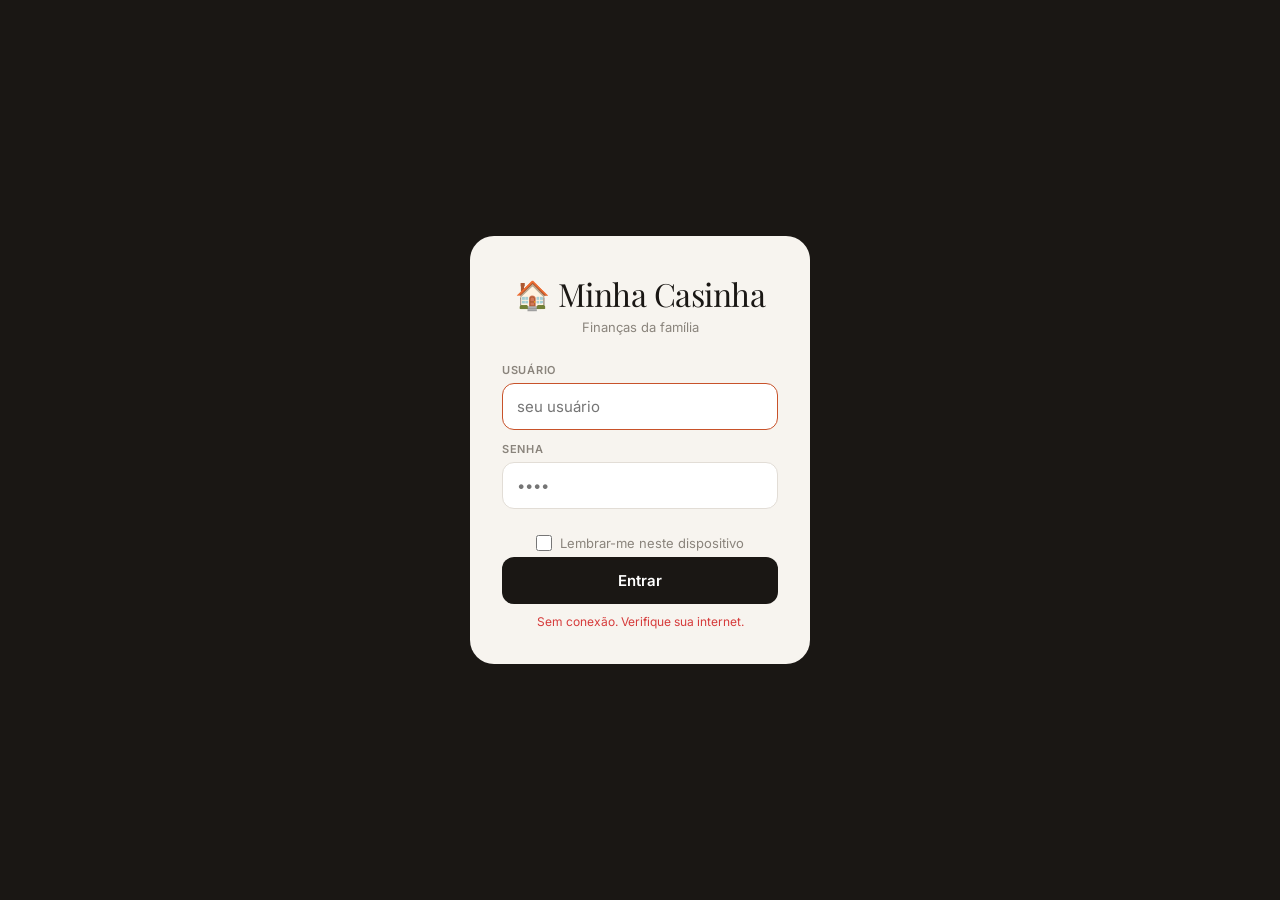
==== index.html @ 274418e7 "Add files via upload" ====
<!DOCTYPE html>
<html lang="pt-BR">
<head>
<meta charset="UTF-8">
<meta name="viewport" content="width=device-width, initial-scale=1.0, maximum-scale=1.0">
<title>Minha Casinha 🏠</title>
<link rel="preconnect" href="https://fonts.googleapis.com">
<link href="https://fonts.googleapis.com/css2?family=Playfair+Display:ital,wght@0,400;0,600;1,400&family=Inter:wght@300;400;500;600&display=swap" rel="stylesheet">
<style>
  :root {
    --bg: #F7F4EF;
    --surface: #FFFFFF;
    --surface2: #F0EDE7;
    --border: #E2DDD6;
    --text: #1A1714;
    --muted: #8A847C;
    --accent: #C8522A;
    --accent-light: #F5E8E2;
    --green: #2A7A4B;
    --green-light: #E2F0E9;
    --orange: #E07B39;
    --orange-light: #FDF0E6;
    --red: #D63B3B;
    --red-light: #FDE8E8;
    --blue: #3B6FD6;
    --blue-light: #E8EFFE;
  }
  * { margin: 0; padding: 0; box-sizing: border-box; -webkit-tap-highlight-color: transparent; }
  body { font-family: 'Inter', sans-serif; background: var(--bg); color: var(--text); min-height: 100vh; font-size: 15px; }

  /* ── LOGIN ── */
  .login-screen { position: fixed; inset: 0; background: var(--text); display: flex; align-items: center; justify-content: center; z-index: 999; transition: opacity 0.4s; flex-direction: column; gap: 0; }
  .login-screen.gone { opacity: 0; pointer-events: none; }
  .login-box { background: var(--bg); border-radius: 24px; padding: 36px 32px 32px; width: 90%; max-width: 340px; display: flex; flex-direction: column; align-items: center; }
  .login-logo { font-family: 'Playfair Display', serif; font-size: 32px; letter-spacing: -0.5px; margin-bottom: 4px; display: flex; align-items: center; gap: 8px; }
  .login-logo .house-icon { font-size: 28px; }
  .login-sub { font-size: 13px; color: var(--muted); margin-bottom: 28px; }
  .login-field { width: 100%; margin-bottom: 12px; }
  .login-field label { font-size: 11px; font-weight: 600; text-transform: uppercase; letter-spacing: 0.7px; color: var(--muted); display: block; margin-bottom: 6px; }
  .login-field input { width: 100%; padding: 13px 14px; border: 1.5px solid var(--border); border-radius: 12px; font-size: 15px; font-family: 'Inter', sans-serif; background: white; color: var(--text); outline: none; transition: border-color 0.15s; }
  .login-field input:focus { border-color: var(--accent); }
  .btn-login { width: 100%; padding: 14px; background: var(--text); color: white; border: none; border-radius: 12px; font-size: 15px; font-weight: 600; font-family: 'Inter', sans-serif; cursor: pointer; margin-top: 6px; transition: background 0.2s; }
  .btn-login:hover { background: #2e2a26; }
  .login-err { font-size: 12px; color: var(--red); text-align: center; margin-top: 10px; min-height: 18px; }
  .remember-row { display: flex; align-items: center; gap: 8px; margin-top: 14px; font-size: 13px; color: var(--muted); cursor: pointer; }
  .remember-row input { width: 16px; height: 16px; cursor: pointer; accent-color: var(--accent); }

  /* ── HEADER ── */
  header { background: var(--text); color: white; padding: 16px 20px; display: flex; align-items: center; justify-content: space-between; position: sticky; top: 0; z-index: 100; }
  .logo { font-family: 'Playfair Display', serif; font-size: 20px; letter-spacing: -0.5px; display: flex; align-items: center; gap: 7px; }
  .logo .house { font-size: 18px; }
  .logo-user { font-size: 11px; color: rgba(255,255,255,0.45); margin-top: 2px; font-family: 'Inter', sans-serif; font-weight: 400; letter-spacing: 0; }
  .header-right { display: flex; gap: 8px; align-items: center; }
  .btn-icon { background: rgba(255,255,255,0.1); border: none; color: white; width: 36px; height: 36px; border-radius: 8px; cursor: pointer; font-size: 15px; display: flex; align-items: center; justify-content: center; transition: background 0.2s; }
  .btn-icon:hover { background: rgba(255,255,255,0.2); }

  main { max-width: 680px; margin: 0 auto; padding: 20px 16px 100px; }

  .period-bar { display: flex; align-items: center; justify-content: space-between; margin-bottom: 18px; }
  .period-nav { display: flex; align-items: center; gap: 12px; }
  .period-nav button { background: var(--surface); border: 1px solid var(--border); color: var(--text); width: 32px; height: 32px; border-radius: 8px; cursor: pointer; font-size: 14px; display: flex; align-items: center; justify-content: center; transition: all 0.15s; }
  .period-nav button:hover { background: var(--surface2); }
  .period-label { font-family: 'Playfair Display', serif; font-size: 20px; letter-spacing: -0.3px; }
  .view-toggle { display: flex; gap: 3px; background: var(--surface2); padding: 3px; border-radius: 8px; }
  .view-toggle button { background: none; border: none; cursor: pointer; padding: 5px 11px; border-radius: 6px; font-size: 12px; font-family: 'Inter', sans-serif; font-weight: 500; color: var(--muted); transition: all 0.15s; }
  .view-toggle button.active { background: var(--surface); color: var(--text); box-shadow: 0 1px 3px rgba(0,0,0,0.1); }

  .summary-grid { display: grid; grid-template-columns: 1fr 1fr 1fr; gap: 10px; margin-bottom: 18px; }
  .summary-card { background: var(--surface); border-radius: 14px; padding: 14px 16px; border: 1px solid var(--border); }
  .summary-card.main-card { background: var(--text); color: white; border-color: var(--text); }
  .card-label { font-size: 10px; font-weight: 600; text-transform: uppercase; letter-spacing: 0.8px; color: var(--muted); margin-bottom: 5px; }
  .main-card .card-label { color: #C8A882; }
  .card-value { font-family: 'Playfair Display', serif; font-size: 18px; letter-spacing: -0.5px; line-height: 1.2; }
  .card-sub { font-size: 11px; color: var(--muted); margin-top: 3px; }
  .main-card .card-sub { color: rgba(255,255,255,0.45); }

  /* FILTER BAR */
  .filter-bar { display: flex; gap: 6px; margin-bottom: 14px; flex-wrap: wrap; }
  .filter-chip { background: var(--surface); border: 1px solid var(--border); border-radius: 99px; padding: 5px 12px; font-size: 12px; font-weight: 500; color: var(--muted); cursor: pointer; transition: all 0.15s; white-space: nowrap; }
  .filter-chip.active { background: var(--text); color: white; border-color: var(--text); }

  /* ENTRIES */
  .entries-box { background: var(--surface); border-radius: 16px; border: 1px solid var(--border); overflow: hidden; margin-bottom: 14px; }
  .entries-box-header { padding: 14px 18px 12px; border-bottom: 1px solid var(--border); display: flex; align-items: center; justify-content: space-between; }
  .entry-item { display: flex; align-items: center; padding: 11px 18px; border-bottom: 1px solid var(--border); gap: 11px; transition: background 0.15s; }
  .entry-item:last-child { border-bottom: none; }
  .entry-item:hover { background: var(--bg); }
  .entry-badge { width: 36px; height: 36px; border-radius: 10px; display: flex; align-items: center; justify-content: center; font-size: 16px; flex-shrink: 0; }
  .entry-info { flex: 1; min-width: 0; }
  .entry-desc { font-size: 14px; font-weight: 500; white-space: nowrap; overflow: hidden; text-overflow: ellipsis; }
  .entry-meta { font-size: 11px; color: var(--muted); margin-top: 2px; display: flex; align-items: center; gap: 6px; flex-wrap: wrap; }
  .entry-val { font-family: 'Playfair Display', serif; font-size: 16px; flex-shrink: 0; }
  .entry-actions { display: flex; gap: 2px; opacity: 0; transition: opacity 0.15s; flex-shrink: 0; }
  .entry-item:hover .entry-actions { opacity: 1; }
  .entry-btn { background: none; border: none; color: var(--muted); cursor: pointer; font-size: 13px; padding: 4px 5px; border-radius: 6px; transition: all 0.15s; }
  .entry-btn:hover { background: var(--surface2); }
  .entry-btn.edit:hover { color: var(--blue); }
  .entry-btn.del:hover { color: var(--red); }

  /* STATUS BADGES */
  .badge-pago { background: var(--green-light); color: var(--green); font-size: 10px; font-weight: 600; padding: 2px 7px; border-radius: 99px; white-space: nowrap; }
  .badge-pendente { background: var(--orange-light); color: var(--orange); font-size: 10px; font-weight: 600; padding: 2px 7px; border-radius: 99px; white-space: nowrap; cursor: pointer; }
  .badge-atrasado { background: var(--red-light); color: var(--red); font-size: 10px; font-weight: 700; padding: 2px 7px; border-radius: 99px; white-space: nowrap; cursor: pointer; animation: pulse-red 2s infinite; }
  @keyframes pulse-red { 0%,100%{opacity:1} 50%{opacity:0.7} }
  .badge-cartao { background: var(--blue-light); color: var(--blue); font-size: 10px; font-weight: 600; padding: 2px 7px; border-radius: 99px; white-space: nowrap; }
  .badge-pessoa { background: var(--surface2); color: var(--muted); font-size: 10px; font-weight: 600; padding: 2px 7px; border-radius: 99px; white-space: nowrap; }
  .dias-atraso { color: var(--red); font-weight: 700; font-size: 10px; }

  /* CATEGORIES VIEW */
  .section-box { background: var(--surface); border-radius: 16px; border: 1px solid var(--border); padding: 16px 18px; margin-bottom: 14px; }
  .section-header { display: flex; align-items: center; justify-content: space-between; margin-bottom: 14px; }
  .section-title { font-size: 11px; font-weight: 600; text-transform: uppercase; letter-spacing: 0.8px; color: var(--muted); }
  .btn-metas { font-size: 11px; font-weight: 600; color: var(--accent); background: none; border: none; cursor: pointer; padding: 3px 8px; border-radius: 6px; transition: background 0.15s; }
  .btn-metas:hover { background: var(--accent-light); }

  .cat-row { display: flex; align-items: center; gap: 10px; margin-bottom: 12px; }
  .cat-row:last-child { margin-bottom: 0; }
  .cat-dot { width: 8px; height: 8px; border-radius: 50%; flex-shrink: 0; }
  .cat-name { font-size: 13px; font-weight: 500; width: 100px; flex-shrink: 0; white-space: nowrap; overflow: hidden; text-overflow: ellipsis; }
  .cat-bar-wrap { flex: 1; height: 6px; background: var(--surface2); border-radius: 99px; overflow: hidden; position: relative; }
  .cat-bar { height: 100%; border-radius: 99px; transition: width 0.5s cubic-bezier(0.16,1,0.3,1); }
  .cat-value { font-size: 13px; font-weight: 600; min-width: 78px; text-align: right; }
  .cat-meta-info { font-size: 10px; color: var(--muted); text-align: right; min-width: 60px; }

  /* CONTRIB */
  .contrib-card { display: grid; grid-template-columns: 1fr 1fr; gap: 8px; margin-top: 14px; padding-top: 14px; border-top: 1px solid var(--border); }
  .contrib-person { background: var(--bg); border-radius: 12px; padding: 10px 12px; display: flex; align-items: center; gap: 10px; }
  .contrib-avatar { width: 32px; height: 32px; border-radius: 50%; display: flex; align-items: center; justify-content: center; font-size: 14px; flex-shrink: 0; }
  .contrib-info { flex: 1; min-width: 0; }
  .contrib-name { font-size: 11px; font-weight: 600; color: var(--muted); }
  .contrib-value { font-family: 'Playfair Display', serif; font-size: 15px; letter-spacing: -0.3px; line-height: 1.2; margin-top: 1px; }
  .contrib-pct { font-size: 10px; color: var(--muted); margin-top: 1px; }

  /* EMPTY */
  .empty-state { padding: 36px 20px; text-align: center; color: var(--muted); }
  .empty-state .ei { font-size: 32px; margin-bottom: 8px; }
  .empty-state p { font-size: 13px; line-height: 1.6; }

  /* FAB */
  .fab { position: fixed; bottom: 24px; right: 20px; background: var(--accent); color: white; border: none; width: 56px; height: 56px; border-radius: 50%; font-size: 26px; cursor: pointer; box-shadow: 0 4px 20px rgba(200,82,42,0.4); display: flex; align-items: center; justify-content: center; transition: transform 0.2s, box-shadow 0.2s; z-index: 50; }
  .fab:hover { transform: scale(1.06); }
  .fab:active { transform: scale(0.95); }

  /* OVERLAY / MODAL */
  .overlay { position: fixed; inset: 0; background: rgba(26,23,20,0.55); backdrop-filter: blur(3px); z-index: 200; display: flex; align-items: flex-end; justify-content: center; opacity: 0; pointer-events: none; transition: opacity 0.25s; }
  .overlay.open { opacity: 1; pointer-events: all; }
  .modal { background: var(--surface); border-radius: 20px 20px 0 0; padding: 20px 20px 32px; width: 100%; max-width: 680px; transform: translateY(30px); transition: transform 0.3s cubic-bezier(0.16,1,0.3,1); max-height: 92vh; overflow-y: auto; }
  .overlay.open .modal { transform: translateY(0); }
  .modal-handle { width: 36px; height: 4px; background: var(--border); border-radius: 99px; margin: 0 auto 18px; }
  .modal-title { font-family: 'Playfair Display', serif; font-size: 22px; margin-bottom: 18px; }

  .form-group { margin-bottom: 14px; }
  .form-label { font-size: 11px; font-weight: 600; text-transform: uppercase; letter-spacing: 0.7px; color: var(--muted); margin-bottom: 6px; display: block; }
  .form-input { width: 100%; padding: 12px 13px; border: 1.5px solid var(--border); border-radius: 10px; font-size: 15px; font-family: 'Inter', sans-serif; background: var(--bg); color: var(--text); transition: border-color 0.15s; outline: none; -webkit-appearance: none; appearance: none; }
  .form-input:focus { border-color: var(--accent); }

  /* CAT PICKER */
  .cat-picker { display: grid; grid-template-columns: repeat(4, 1fr); gap: 7px; }
  .cat-opt { display: flex; flex-direction: column; align-items: center; gap: 4px; padding: 9px 4px; border-radius: 10px; cursor: pointer; border: 1.5px solid var(--border); background: var(--bg); transition: all 0.15s; font-size: 10px; font-weight: 500; color: var(--muted); text-align: center; }
  .cat-opt .em { font-size: 19px; }
  .cat-opt.selected { border-color: var(--accent); background: var(--accent-light); color: var(--accent); }

  /* PERSON PICKER */
  .person-picker { display: grid; grid-template-columns: 1fr 1fr; gap: 8px; }
  .person-opt { display: flex; align-items: center; justify-content: center; gap: 8px; padding: 12px; border-radius: 10px; cursor: pointer; border: 1.5px solid var(--border); background: var(--bg); transition: all 0.15s; font-size: 14px; font-weight: 500; color: var(--muted); }
  .person-opt .pav { font-size: 20px; }
  .person-opt.selected { border-color: var(--accent); background: var(--accent-light); color: var(--accent); }

  /* STATUS PICKER */
  .status-picker { display: grid; grid-template-columns: 1fr 1fr; gap: 8px; }
  .status-opt { display: flex; align-items: center; justify-content: center; gap: 6px; padding: 12px; border-radius: 10px; cursor: pointer; border: 1.5px solid var(--border); background: var(--bg); transition: all 0.15s; font-size: 13px; font-weight: 500; color: var(--muted); }
  .status-opt.selected-pago { border-color: var(--green); background: var(--green-light); color: var(--green); }
  .status-opt.selected-pendente { border-color: var(--orange); background: var(--orange-light); color: var(--orange); }

  /* CARTÃO PICKER */
  .cartao-picker { display: grid; grid-template-columns: 1fr 1fr; gap: 8px; }
  .cartao-opt { display: flex; align-items: center; justify-content: center; gap: 8px; padding: 11px 10px; border-radius: 10px; cursor: pointer; border: 1.5px solid var(--border); background: var(--bg); transition: all 0.15s; font-size: 13px; font-weight: 500; color: var(--muted); }
  .cartao-opt.selected { border-color: var(--blue); background: var(--blue-light); color: var(--blue); }

  .form-row { display: grid; grid-template-columns: 1fr 1fr; gap: 10px; }
  .btn-save { width: 100%; padding: 14px; background: var(--text); color: white; border: none; border-radius: 12px; font-size: 15px; font-weight: 600; font-family: 'Inter', sans-serif; cursor: pointer; margin-top: 6px; transition: background 0.2s; }
  .btn-save:hover { background: #2e2a26; }
  .btn-save:disabled { opacity: 0.5; cursor: not-allowed; }

  /* METAS MODAL */
  .meta-row { display: flex; align-items: center; gap: 10px; margin-bottom: 12px; }
  .meta-emoji { font-size: 20px; width: 28px; text-align: center; flex-shrink: 0; }
  .meta-name { font-size: 13px; font-weight: 500; width: 90px; flex-shrink: 0; }
  .meta-input { flex: 1; padding: 8px 10px; border: 1.5px solid var(--border); border-radius: 8px; font-size: 13px; font-family: 'Inter', sans-serif; background: var(--bg); color: var(--text); outline: none; -webkit-appearance: none; }
  .meta-input:focus { border-color: var(--accent); }
  .btn-save-metas { width: 100%; padding: 13px; background: var(--text); color: white; border: none; border-radius: 12px; font-size: 14px; font-weight: 600; font-family: 'Inter', sans-serif; cursor: pointer; margin-top: 4px; }

  /* SETTINGS MODAL */
  .settings-section { margin-bottom: 22px; }
  .settings-section-title { font-size: 11px; font-weight: 700; text-transform: uppercase; letter-spacing: 0.8px; color: var(--muted); margin-bottom: 12px; padding-bottom: 8px; border-bottom: 1px solid var(--border); }
  .member-list, .cat-custom-list { display: flex; flex-direction: column; gap: 8px; margin-bottom: 12px; }
  .member-item, .cat-custom-item { display: flex; align-items: center; gap: 10px; background: var(--bg); border-radius: 10px; padding: 9px 12px; }
  .member-item span, .cat-custom-item span { flex: 1; font-size: 14px; font-weight: 500; }
  .btn-remove { background: none; border: none; color: var(--muted); cursor: pointer; font-size: 14px; padding: 3px 6px; border-radius: 6px; transition: all 0.15s; }
  .btn-remove:hover { color: var(--red); background: var(--red-light); }
  .add-row { display: flex; gap: 8px; }
  .add-input { flex: 1; padding: 10px 12px; border: 1.5px solid var(--border); border-radius: 10px; font-size: 14px; font-family: 'Inter', sans-serif; background: var(--bg); color: var(--text); outline: none; }
  .add-input:focus { border-color: var(--accent); }
  .btn-add { padding: 10px 16px; background: var(--text); color: white; border: none; border-radius: 10px; font-size: 13px; font-weight: 600; font-family: 'Inter', sans-serif; cursor: pointer; white-space: nowrap; }
  .emoji-picker-row { display: flex; flex-wrap: wrap; gap: 6px; margin-bottom: 10px; }
  .emoji-opt { width: 34px; height: 34px; border-radius: 8px; border: 1.5px solid var(--border); background: var(--bg); cursor: pointer; font-size: 18px; display: flex; align-items: center; justify-content: center; transition: all 0.15s; }
  .emoji-opt.selected { border-color: var(--accent); background: var(--accent-light); }
  .btn-logout { width: 100%; padding: 12px; background: var(--red-light); color: var(--red); border: 1.5px solid #F5C6C6; border-radius: 12px; font-size: 14px; font-weight: 600; font-family: 'Inter', sans-serif; cursor: pointer; margin-top: 4px; transition: all 0.15s; }
  .btn-logout:hover { background: var(--red); color: white; }

  /* LOADING */
  .loading-screen { position: fixed; inset: 0; background: var(--text); display: flex; align-items: center; justify-content: center; flex-direction: column; gap: 14px; z-index: 998; transition: opacity 0.4s; }
  .loading-screen.gone { opacity: 0; pointer-events: none; }
  .loading-logo { font-family: 'Playfair Display', serif; font-size: 28px; color: white; display: flex; align-items: center; gap: 8px; }
  .spinner { width: 26px; height: 26px; border: 2.5px solid rgba(255,255,255,0.2); border-top-color: white; border-radius: 50%; animation: spin 0.7s linear infinite; }
  @keyframes spin { to { transform: rotate(360deg); } }
  .loading-msg { font-size: 13px; color: rgba(255,255,255,0.5); }

  /* TOAST */
  .toast { position: fixed; bottom: 88px; left: 50%; transform: translateX(-50%) translateY(8px); background: var(--text); color: white; padding: 9px 18px; border-radius: 99px; font-size: 13px; font-weight: 500; opacity: 0; transition: all 0.28s; pointer-events: none; white-space: nowrap; z-index: 400; }
  .toast.show { opacity: 1; transform: translateX(-50%) translateY(0); }

  /* SYNC */
  .sync-pill { display: flex; align-items: center; gap: 5px; font-size: 11px; color: rgba(255,255,255,0.5); }
  .sync-dot { width: 6px; height: 6px; border-radius: 50%; background: #4CAF50; animation: blink 2.5s infinite; }
  .sync-dot.busy { background: transparent; border: 2px solid #FFC107; border-top-color: transparent; border-radius: 50%; width: 10px; height: 10px; animation: spin 0.6s linear infinite; }
  .sync-dot.err { background: #f44336; animation: none; }
  @keyframes blink { 0%,100%{opacity:1} 50%{opacity:0.4} }

  /* PENDENTE AVISO VENCIMENTO */
  .venc-info { display: flex; align-items: center; gap: 5px; }
  .venc-ok { color: var(--green); font-size: 10px; font-weight: 600; }
  .venc-warn { color: var(--orange); font-size: 10px; font-weight: 600; }
  .venc-late { color: var(--red); font-size: 10px; font-weight: 700; }

  /* ── BOTTOM NAV ── */
  .bottom-nav { position: fixed; bottom: 0; left: 0; right: 0; background: var(--surface); border-top: 1px solid var(--border); display: none; z-index: 90; padding-bottom: env(safe-area-inset-bottom); }
  .bottom-nav.visible { display: flex; }
  .nav-tabs { display: flex; width: 100%; max-width: 680px; margin: 0 auto; }
  .nav-tab { flex: 1; display: flex; flex-direction: column; align-items: center; gap: 3px; padding: 10px 8px 8px; cursor: pointer; border: none; background: none; color: var(--muted); font-family: 'Inter', sans-serif; font-size: 10px; font-weight: 600; letter-spacing: 0.3px; transition: color 0.15s; position: relative; }
  .nav-tab .nav-icon { font-size: 20px; line-height: 1; }
  .nav-tab.active { color: var(--accent); }
  .nav-tab.active::after { content: ''; position: absolute; top: 0; left: 20%; right: 20%; height: 2px; background: var(--accent); border-radius: 0 0 2px 2px; }
  .nav-badge { position: absolute; top: 6px; right: calc(50% - 18px); background: var(--red); color: white; font-size: 9px; font-weight: 700; min-width: 16px; height: 16px; border-radius: 99px; display: flex; align-items: center; justify-content: center; padding: 0 4px; border: 2px solid var(--surface); }
  .nav-tab-home { flex: 0.7; position: relative; }
  .nav-home-icon { font-size: 28px; line-height: 1; display: flex; align-items: center; justify-content: center; width: 48px; height: 48px; background: var(--text); border-radius: 50%; position: absolute; top: -18px; left: 50%; transform: translateX(-50%); box-shadow: 0 4px 16px rgba(0,0,0,0.18); border: 3px solid var(--bg); }
  .nav-tab-home:active .nav-home-icon { transform: translateX(-50%) scale(0.93); }

  /* FAB ajuste com bottom nav */
  .fab { bottom: 72px; }

  /* ── LEMBRETES ── */
  #pagelembretes { display: none; max-width: 680px; margin: 0 auto; padding: 20px 16px 100px; }
  #pagelembretes.active { display: block; }

  .lem-header { display: flex; align-items: center; justify-content: space-between; margin-bottom: 18px; }
  .lem-title { font-family: 'Playfair Display', serif; font-size: 24px; letter-spacing: -0.3px; }
  .lem-stats { font-size: 12px; color: var(--muted); }

  .lem-add-box { background: var(--surface); border-radius: 16px; border: 1px solid var(--border); padding: 16px; margin-bottom: 16px; }
  .lem-add-title { font-size: 11px; font-weight: 700; text-transform: uppercase; letter-spacing: 0.8px; color: var(--muted); margin-bottom: 10px; }
  .lem-add-row { display: flex; gap: 8px; margin-bottom: 10px; }
  .lem-input { flex: 1; padding: 11px 13px; border: 1.5px solid var(--border); border-radius: 10px; font-size: 14px; font-family: 'Inter', sans-serif; background: var(--bg); color: var(--text); outline: none; transition: border-color 0.15s; }
  .lem-input:focus { border-color: var(--accent); }
  .lem-input-sub { width: 100%; padding: 9px 13px; border: 1.5px solid var(--border); border-radius: 10px; font-size: 13px; font-family: 'Inter', sans-serif; background: var(--bg); color: var(--text); outline: none; transition: border-color 0.15s; resize: none; min-height: 60px; }
  .lem-input-sub:focus { border-color: var(--accent); }
  .btn-lem-add { padding: 11px 18px; background: var(--accent); color: white; border: none; border-radius: 10px; font-size: 13px; font-weight: 600; font-family: 'Inter', sans-serif; cursor: pointer; white-space: nowrap; transition: background 0.15s; }
  .btn-lem-add:hover { background: #b04623; }

  .lem-section { margin-bottom: 14px; }
  .lem-section-label { font-size: 11px; font-weight: 700; text-transform: uppercase; letter-spacing: 0.8px; color: var(--muted); margin-bottom: 8px; padding: 0 2px; }

  .lem-card { background: var(--surface); border-radius: 16px; border: 1px solid var(--border); overflow: hidden; }
  .lem-item { padding: 14px 16px; border-bottom: 1px solid var(--border); transition: background 0.15s; }
  .lem-item:last-child { border-bottom: none; }
  .lem-item.done { background: var(--bg); }
  .lem-item-top { display: flex; align-items: flex-start; gap: 12px; }
  .lem-check { width: 22px; height: 22px; border-radius: 50%; border: 2px solid var(--border); background: white; cursor: pointer; flex-shrink: 0; display: flex; align-items: center; justify-content: center; transition: all 0.2s; margin-top: 1px; }
  .lem-check:hover { border-color: var(--green); }
  .lem-item.done .lem-check { background: var(--green); border-color: var(--green); }
  .lem-check-icon { font-size: 12px; color: white; opacity: 0; transition: opacity 0.15s; }
  .lem-item.done .lem-check-icon { opacity: 1; }
  .lem-body { flex: 1; min-width: 0; }
  .lem-name { font-size: 14px; font-weight: 600; line-height: 1.3; transition: all 0.2s; }
  .lem-item.done .lem-name { color: var(--muted); text-decoration: line-through; }
  .lem-sub { font-size: 12px; color: var(--muted); margin-top: 5px; line-height: 1.5; white-space: pre-wrap; }
  .lem-item.done .lem-sub { opacity: 0.5; }
  .lem-actions { display: flex; gap: 2px; opacity: 0; transition: opacity 0.15s; flex-shrink: 0; }
  .lem-item:hover .lem-actions { opacity: 1; }
  .lem-btn { background: none; border: none; color: var(--muted); cursor: pointer; font-size: 13px; padding: 4px 5px; border-radius: 6px; transition: all 0.15s; }
  .lem-btn:hover { background: var(--surface2); color: var(--red); }
  .lem-date { font-size: 10px; color: var(--muted); margin-top: 6px; }
  .lem-done-count { font-size: 11px; color: var(--muted); text-align: center; padding: 10px; font-style: italic; }

  /* Prog bar lembretes */
  .lem-prog-wrap { height: 4px; background: var(--surface2); border-radius: 99px; margin-bottom: 16px; overflow: hidden; }
  .lem-prog-bar { height: 100%; background: var(--green); border-radius: 99px; transition: width 0.5s cubic-bezier(0.16,1,0.3,1); }

  .empty-lem { padding: 40px 20px; text-align: center; color: var(--muted); }
  .empty-lem .ei { font-size: 36px; margin-bottom: 10px; }
  .empty-lem p { font-size: 13px; }

  @media (max-width: 460px) {
    .summary-grid { grid-template-columns: 1fr 1fr; }
    .summary-card:first-child { grid-column: 1 / -1; }
    .cat-name { width: 75px; }
    .cat-picker { grid-template-columns: repeat(3, 1fr); }
  }
</style>
</head>
<body>

<!-- LOADING -->
<div class="loading-screen" id="loadingScreen">
  <div class="loading-logo">🏠 Minha Casinha</div>
  <div class="spinner"></div>
  <div class="loading-msg" id="loadingMsg">Iniciando…</div>
</div>

<!-- LOGIN -->
<div class="login-screen" id="loginScreen">
  <div class="login-box">
    <div class="login-logo"><span class="house-icon">🏠</span> Minha Casinha</div>
    <div class="login-sub">Finanças da família</div>
    <div class="login-field">
      <label>Usuário</label>
      <input type="text" id="loginUser" placeholder="seu usuário" autocomplete="username" autocapitalize="none">
    </div>
    <div class="login-field">
      <label>Senha</label>
      <input type="password" id="loginPass" placeholder="••••" autocomplete="current-password" maxlength="32">
    </div>
    <label class="remember-row">
      <input type="checkbox" id="loginRemember"> Lembrar-me neste dispositivo
    </label>
    <button class="btn-login" id="btnLogin">Entrar</button>
    <div class="login-err" id="loginErr"></div>
  </div>
</div>

<div class="toast" id="toast"></div>

<header id="appHeader" style="display:none">
  <div>
    <div class="logo"><span class="house">🏠</span> Minha Casinha</div>
    <div class="logo-user" id="headerUser"></div>
  </div>
  <div class="header-right">
    <div id="diasBadge" style="display:none;align-items:center;gap:4px;font-size:11px;font-weight:700;padding:4px 10px;border-radius:99px;background:rgba(255,255,255,0.12);color:white;"></div>
    <div class="sync-pill">
      <div class="sync-dot" id="syncDot"></div>
      <span id="syncLabel">Sincronizado</span>
    </div>
    <button class="btn-icon" id="exportBtn" title="Exportar CSV">⬇</button>
    <button class="btn-icon" id="settingsBtn" title="Configurações">⚙</button>
  </div>
</header>

<main id="appMain" style="display:none">
  <div class="period-bar">
    <div class="period-nav">
      <button id="prevBtn">←</button>
      <span class="period-label" id="periodLabel">—</span>
      <button id="nextBtn">→</button>
    </div>
    <div class="view-toggle">
      <button class="active" id="btnLista" onclick="setView('lista')">Lista</button>
      <button id="btnCat" onclick="setView('categorias')">Categorias</button>
    </div>
  </div>

  <div class="summary-grid">
    <div class="summary-card main-card">
      <div class="card-label">Total do mês</div>
      <div class="card-value" id="cardTotal">R$ 0</div>
      <div class="card-sub" id="cardQtd">0 lançamentos</div>
    </div>
    <div class="summary-card">
      <div class="card-label">Pendente</div>
      <div class="card-value" id="cardPendente">R$ 0</div>
      <div class="card-sub" id="cardPendenteQtd">0 itens</div>
    </div>
    <div class="summary-card" id="cardPizzaWrap" style="display:flex;align-items:center;gap:10px;padding:10px 12px;">
      <canvas id="pizzaChart" width="54" height="54" style="flex-shrink:0;"></canvas>
      <div style="min-width:0;">
        <div class="card-label">Por categoria</div>
        <div id="pizzaLegend" style="margin-top:4px;display:flex;flex-direction:column;gap:2px;"></div>
      </div>
    </div>
  </div>

  <div class="filter-bar" id="filterBar"></div>
  <div id="contentArea"></div>
</main>

<!-- BOTTOM NAV -->
<nav class="bottom-nav" id="bottomNav">
  <div class="nav-tabs">
    <button class="nav-tab active" id="tabFinancas" onclick="switchTab('financas')">
      <span class="nav-icon">💳</span>
      Finanças
    </button>
    <button class="nav-tab nav-tab-home" id="tabHome" onclick="switchTab('financas')">
      <span class="nav-home-icon">🏠</span>
    </button>
    <button class="nav-tab" id="tabLembretes" onclick="switchTab('lembretes')">
      <span class="nav-icon">📋</span>
      Lembretes
      <span class="nav-badge" id="lemBadge" style="display:none">0</span>
    </button>
  </div>
</nav>

<!-- PÁGINA LEMBRETES -->
<div id="pagelembretes">
  <div class="lem-header">
    <div>
      <div class="lem-title">Lembretes</div>
      <div class="lem-stats" id="lemStats">Nenhuma tarefa</div>
    </div>
  </div>

  <div class="lem-prog-wrap"><div class="lem-prog-bar" id="lemProgBar" style="width:0%"></div></div>

  <div class="lem-add-box">
    <div class="lem-add-title">Nova tarefa</div>
    <div class="lem-add-row">
      <input class="lem-input" type="text" id="lemTitulo" placeholder="Ex: Comprar controle do portão…" maxlength="100" autocomplete="off">
      <button class="btn-lem-add" onclick="addLembrete()">+ Add</button>
    </div>
    <textarea class="lem-input-sub" id="lemSub" placeholder="Detalhes / itens (opcional)&#10;Ex: papel, guardanapo, maionese…" rows="2"></textarea>
  </div>

  <div id="lemContent"></div>
</div>

<button class="fab" id="fabBtn" style="display:none">+</button>

<!-- MODAL LANÇAMENTO (novo/editar) -->
<div class="overlay" id="overlay">
  <div class="modal">
    <div class="modal-handle"></div>
    <div class="modal-title" id="modalTitle">Novo lançamento</div>

    <div class="form-group">
      <label class="form-label">Categoria</label>
      <div class="cat-picker" id="catPicker"></div>
    </div>

    <div class="form-group">
      <label class="form-label">Descrição</label>
      <input class="form-input" type="text" id="fDesc" placeholder="Ex: Conta de luz, Mercado…" autocomplete="off">
    </div>

    <div class="form-row">
      <div class="form-group">
        <label class="form-label">Valor (R$)</label>
        <input class="form-input" type="number" id="fValor" placeholder="0,00" step="0.01" min="0" inputmode="decimal">
      </div>
      <div class="form-group">
        <label class="form-label">Data</label>
        <input class="form-input" type="date" id="fData">
      </div>
    </div>

    <div class="form-group">
      <label class="form-label">Status</label>
      <div class="status-picker">
        <div class="status-opt" data-status="pago" onclick="selectStatus('pago')">✅ Pago</div>
        <div class="status-opt" data-status="pendente" onclick="selectStatus('pendente')">⏳ Pendente</div>
      </div>
    </div>

    <!-- Quem pagou (se pago) -->
    <div class="form-group" id="pessoaGroup" style="display:none;">
      <label class="form-label">Quem pagou</label>
      <div class="person-picker" id="personPicker"></div>
    </div>

    <!-- Cartão de crédito (se pago) -->
    <div class="form-group" id="cartaoGroup" style="display:none;">
      <label class="form-label">Cartão de crédito <span style="font-weight:400;color:var(--muted);text-transform:none;letter-spacing:0">(opcional)</span></label>
      <div class="cartao-picker" id="cartaoPicker"></div>
    </div>

    <!-- Data de vencimento (se pendente) -->
    <div class="form-group" id="vencGroup" style="display:none;">
      <label class="form-label">Data de vencimento <span style="font-weight:400;color:var(--muted);text-transform:none;letter-spacing:0">(opcional)</span></label>
      <input class="form-input" type="date" id="fVenc" placeholder="">
    </div>

    <button class="btn-save" id="btnSalvar">Salvar lançamento</button>
  </div>
</div>

<!-- MODAL METAS -->
<div class="overlay" id="overlayMetas">
  <div class="modal">
    <div class="modal-handle"></div>
    <div class="modal-title">Metas por categoria</div>
    <p style="font-size:13px;color:var(--muted);margin-bottom:18px;">Defina um limite mensal para cada categoria.</p>
    <div id="metasForm"></div>
    <button class="btn-save-metas" onclick="salvarMetas()">Salvar metas</button>
  </div>
</div>

<!-- MODAL CONFIGURAÇÕES -->
<div class="overlay" id="overlaySettings">
  <div class="modal">
    <div class="modal-handle"></div>
    <div class="modal-title">Configurações</div>

    <!-- Membros da família -->
    <div class="settings-section">
      <div class="settings-section-title">👨‍👩‍👧 Membros da família</div>
      <div class="member-list" id="memberList"></div>
      <div class="add-row">
        <input class="add-input" type="text" id="newMemberInput" placeholder="Nome do membro…" maxlength="20">
        <button class="btn-add" onclick="addMember()">+ Adicionar</button>
      </div>
    </div>

    <!-- Cartões -->
    <div class="settings-section">
      <div class="settings-section-title">💳 Cartões de crédito</div>
      <div class="member-list" id="cartaoList"></div>
      <div class="add-row">
        <input class="add-input" type="text" id="newCartaoInput" placeholder="Nome do cartão…" maxlength="20">
        <button class="btn-add" onclick="addCartao()">+ Adicionar</button>
      </div>
    </div>

    <!-- Categorias customizadas -->
    <div class="settings-section">
      <div class="settings-section-title">🏷 Categorias personalizadas</div>
      <div class="cat-custom-list" id="catCustomList"></div>
      <div style="margin-bottom:10px;">
        <div class="form-label" style="margin-bottom:8px;">Emoji da categoria</div>
        <div class="emoji-picker-row" id="emojiPicker"></div>
      </div>
      <div class="add-row">
        <input class="add-input" type="text" id="newCatInput" placeholder="Nome da categoria…" maxlength="20">
        <button class="btn-add" onclick="addCatCustom()">+ Adicionar</button>
      </div>
    </div>

    <button class="btn-logout" onclick="logout()">🚪 Sair da conta</button>
    <div style="height:8px"></div>
    <button class="btn-save-metas" onclick="saveSettings()">Salvar configurações</button>
  </div>
</div>

<script>
// ─── CONFIG ────────────────────────────────────────────────────────────────
const API_KEY = '$2a$10$xx2oRBFprplf6Pr1KMJXsO.uMNy7UfOgsmXCeQffAazNfecRttOp6';
const ADMIN_BIN = '69a50b39ae596e708f56abab';

// Contas carregadas dinamicamente do BIN admin
let ACCOUNTS = [];

async function loadAccounts() {
  try {
    const res = await fetch('https://api.jsonbin.io/v3/b/' + ADMIN_BIN + '/latest', {
      headers: { 'X-Master-Key': API_KEY }
    });
    if (!res.ok) throw new Error('HTTP ' + res.status);
    const data = await res.json();
    const clientes = data.record.clientes || [];
    const hoje = new Date(); hoje.setHours(0,0,0,0);
    ACCOUNTS = clientes
      .filter(c => c.ativo && c.binId)
      .filter(c => {
        const venc = new Date(c.vencimento + 'T00:00:00');
        return venc >= hoje;
      })
      .map(c => ({ username: c.user, password: c.senha, binId: c.binId, vencimento: c.vencimento, nome: c.nome, emoji: c.emoji }));
    return true;
  } catch(e) {
    console.error('Erro ao carregar contas:', e);
    ACCOUNTS = [];
    return false;
  }
}

// ─── STATE ─────────────────────────────────────────────────────────────────
let lancamentos = [];
let metas = {};
let members = ['Geff', 'Vi'];
let cartoes = ['Will', 'Nubank', 'Inter', 'Hipercard'];
let customCats = []; // { id, nome, emoji, color }
let year, month;
let selCat = null, selPessoa = null, selStatus = null, selCartao = null;
let view = 'lista';
let filtro = 'todos';
let editId = null;
let currentAccount = null;
let selEmojiCustom = '📌';

const PALETTE = ['#4A6FA5','#E07B39','#6B4FA5','#2A9D8F','#C7A93B','#E76F51','#8A847C','#D63B3B','#3B6FD6','#2A7A4B','#C8522A','#8B5CF6'];
const BASE_CATS = [
  { id:'moradia',     nome:'Moradia',     emoji:'🏠', color:'#4A6FA5' },
  { id:'alimentacao', nome:'Alimentação', emoji:'🛒', color:'#E07B39' },
  { id:'transporte',  nome:'Transporte',  emoji:'🚗', color:'#6B4FA5' },
  { id:'saude',       nome:'Saúde',       emoji:'💊', color:'#2A9D8F' },
  { id:'lazer',       nome:'Lazer',       emoji:'🍔', color:'#C7A93B' },
  { id:'funcionaria', nome:'Funcionária', emoji:'👩‍🍳', color:'#E76F51' },
  { id:'outros',      nome:'Outros',      emoji:'📦', color:'#8A847C' },
];
const EMOJI_OPTIONS = ['📌','⭐','🎯','🎉','🏋️','✈️','🎓','💻','🐾','🌿','🎸','🍕','☕','🛍️','💡','🔧','📚','💰','🎨','🏠'];

function getAllCats() {
  return [...BASE_CATS, ...customCats];
}

// ─── API ───────────────────────────────────────────────────────────────────
async function apiFetch(path, opts={}) {
  const res = await fetch('https://api.jsonbin.io/v3' + path, {
    ...opts,
    headers: { 'Content-Type': 'application/json', 'X-Master-Key': API_KEY, ...(opts.headers||{}) }
  });
  if (!res.ok) throw new Error('HTTP ' + res.status);
  return res.json();
}

async function loadData() {
  const d = await apiFetch('/b/' + currentAccount.binId + '/latest');
  lancamentos = d.record.lancamentos || [];
  metas = d.record.metas || {};
  members = d.record.members || ['Geff', 'Vi'];
  cartoes = d.record.cartoes || ['Will', 'Nubank', 'Inter', 'Hipercard'];
  customCats = d.record.customCats || [];
  lembretes = d.record.lembretes || [];
}

async function persist() {
  setSync('busy');
  try {
    await apiFetch('/b/' + currentAccount.binId, {
      method: 'PUT',
      body: JSON.stringify({ lancamentos, metas, members, cartoes, customCats, lembretes })
    });
    setSync('ok');
  } catch(e) {
    setSync('err');
    showToast('Erro ao salvar — verifique sua conexão');
    throw e;
  }
}

function setSync(s) {
  const dot = document.getElementById('syncDot');
  const lbl = document.getElementById('syncLabel');
  dot.className = 'sync-dot' + (s==='busy'?' busy': s==='err'?' err':'');
  lbl.textContent = s==='busy'?'Salvando…': s==='err'?'Erro':'Sincronizado';
}

// ─── LOGIN ─────────────────────────────────────────────────────────────────
function tryAutoLogin() {
  try {
    const saved = localStorage.getItem('casinha_session');
    if (saved) {
      const s = JSON.parse(saved);
      const acc = ACCOUNTS.find(a => a.username === s.username && a.password === s.password);
      if (acc) return acc;
    }
  } catch(e) {}
  return null;
}

function doLogin() {
  const user = document.getElementById('loginUser').value.trim().toLowerCase();
  const pass = document.getElementById('loginPass').value;
  const remember = document.getElementById('loginRemember').checked;
  const err = document.getElementById('loginErr');

  const acc = ACCOUNTS.find(a => a.username === user && a.password === pass);
  if (!acc) {
    // Checa se o usuário existe mas está vencido/bloqueado (para mensagem mais útil)
    err.innerHTML = 'Acesso bloqueado ou credenciais incorretas.<br><span style="font-size:11px">Fale no WhatsApp: <a href="https://wa.me/5582999999999" style="color:var(--accent);text-decoration:none;font-weight:600">📲 Suporte</a></span>';
    document.getElementById('loginPass').value = '';
    return;
  }
  err.textContent = '';
  document.getElementById('loginPass').value = '';
  if (remember) localStorage.setItem('casinha_session', JSON.stringify({ username: acc.username, password: acc.password }));
  else localStorage.removeItem('casinha_session');
  startApp(acc);
}

function logout() {
  localStorage.removeItem('casinha_session');
  location.reload();
}

async function startApp(acc) {
  currentAccount = acc;
  document.getElementById('loginScreen').classList.add('gone');
  document.getElementById('loadingMsg').textContent = 'Carregando dados…';
  document.getElementById('loadingScreen').style.display = 'flex';

  try {
    await loadData();
  } catch(e) {
    setSync('err');
    document.getElementById('loadingMsg').textContent = 'Erro de conexão';
    setTimeout(() => document.getElementById('loadingScreen').classList.add('gone'), 1500);
  }

  document.getElementById('appHeader').style.display = 'flex';
  document.getElementById('appMain').style.display = 'block';
  document.getElementById('fabBtn').style.display = 'flex';
  document.getElementById('bottomNav').classList.add('visible');
  document.getElementById('headerUser').textContent = acc.username;

  // Mostra contador de dias restantes no header
  if (acc.vencimento) {
    const hoje = new Date(); hoje.setHours(0,0,0,0);
    const venc = new Date(acc.vencimento + 'T00:00:00');
    const dias = Math.round((venc - hoje) / 86400000);
    const badge = document.getElementById('diasBadge');
    badge.style.display = 'flex';
    if (dias <= 3) {
      badge.style.background = 'rgba(214,59,59,0.3)';
      badge.style.color = '#ffaaaa';
      badge.textContent = '⚠️ ' + dias + 'd restantes';
    } else if (dias <= 7) {
      badge.style.background = 'rgba(224,123,57,0.3)';
      badge.style.color = '#ffcc88';
      badge.textContent = '⏳ ' + dias + 'd restantes';
    } else {
      badge.style.background = 'rgba(42,122,75,0.25)';
      badge.style.color = '#88ddaa';
      badge.textContent = '✅ ' + dias + 'd restantes';
    }
  }

  buildFilterBar();
  buildCatPicker();
  render();
  renderLembretes();
  document.getElementById('loadingScreen').classList.add('gone');
}

// ─── INIT ──────────────────────────────────────────────────────────────────
(async () => {
  const now = new Date();
  year = now.getFullYear(); month = now.getMonth();
  document.getElementById('fData').value = now.toISOString().split('T')[0];
  buildEmojiPicker();

  document.getElementById('btnLogin').onclick = doLogin;
  document.getElementById('loginPass').addEventListener('keydown', e => { if(e.key==='Enter') doLogin(); });

  // Carregar contas do BIN admin
  document.getElementById('loadingMsg').textContent = 'Verificando acesso…';
  const loaded = await loadAccounts();

  // Sempre esconde o loading
  document.getElementById('loadingScreen').classList.add('gone');

  if (!loaded) {
    document.getElementById('loginScreen').style.display = 'flex';
    document.getElementById('loginErr').textContent = 'Sem conexão. Verifique sua internet.';
    setTimeout(() => document.getElementById('loginErr').textContent = '', 4000);
    setTimeout(() => document.getElementById('loginUser').focus(), 100);
  } else {
    // Tentar autologin
    const saved = tryAutoLogin();
    if (saved) {
      document.getElementById('loginScreen').classList.add('gone');
      await startApp(saved);
    } else {
      document.getElementById('loginScreen').style.display = 'flex';
      setTimeout(() => document.getElementById('loginUser').focus(), 100);
    }
  }

  document.getElementById('fabBtn').onclick = () => openModal(null);
  document.getElementById('overlay').onclick = e => { if(e.target===e.currentTarget) closeModal(); };
  document.getElementById('overlayMetas').onclick = e => { if(e.target===e.currentTarget) closeMetas(); };
  document.getElementById('overlaySettings').onclick = e => { if(e.target===e.currentTarget) closeSettings(); };
  document.getElementById('btnSalvar').onclick = salvar;
  document.getElementById('prevBtn').onclick = () => changeMonth(-1);
  document.getElementById('nextBtn').onclick = () => changeMonth(1);
  document.getElementById('exportBtn').onclick = exportCSV;
  document.getElementById('settingsBtn').onclick = openSettings;
  document.getElementById('lemTitulo').addEventListener('keydown', e => { if(e.key==='Enter') addLembrete(); });
})();

// ─── FILTER BAR ────────────────────────────────────────────────────────────
function buildFilterBar() {
  const bar = document.getElementById('filterBar');
  const memberChips = members.map(m =>
    `<div class="filter-chip" data-filter="${m}" onclick="setFilter('${m}')">👤 ${esc(m)}</div>`
  ).join('');
  bar.innerHTML = `
    <div class="filter-chip active" data-filter="todos" onclick="setFilter('todos')">Todos</div>
    <div class="filter-chip" data-filter="pendente" onclick="setFilter('pendente')">⏳ Pendentes</div>
    <div class="filter-chip" data-filter="pago" onclick="setFilter('pago')">✅ Pagos</div>
    ${memberChips}
  `;
}

// ─── RENDER ────────────────────────────────────────────────────────────────
function render() {
  updatePeriod();
  const items = getFiltered();
  updateSummary(getMonthItems());
  view==='lista' ? renderLista(items) : renderCats(getMonthItems());
}

function getMonthItems() {
  return lancamentos
    .filter(l => { const d=new Date(l.data+'T12:00:00'); return d.getFullYear()===year&&d.getMonth()===month; })
    .sort((a,b) => new Date(b.data)-new Date(a.data));
}

function getFiltered() {
  return getMonthItems().filter(l => {
    if (filtro === 'todos') return true;
    if (filtro === 'pendente') return l.status === 'pendente';
    if (filtro === 'pago') return l.status === 'pago';
    return l.pessoa === filtro;
  });
}

function updatePeriod() {
  const M=['Janeiro','Fevereiro','Março','Abril','Maio','Junho','Julho','Agosto','Setembro','Outubro','Novembro','Dezembro'];
  document.getElementById('periodLabel').textContent = M[month]+' '+year;
}

function updateSummary(items) {
  const total = items.reduce((s,l)=>s+l.valor,0);
  document.getElementById('cardTotal').textContent = fmt(total);
  document.getElementById('cardQtd').textContent = items.length+' lançamento'+(items.length!==1?'s':'');

  const pendentes = items.filter(l=>l.status==='pendente');
  const totalPendente = pendentes.reduce((s,l)=>s+l.valor,0);
  document.getElementById('cardPendente').textContent = fmt(totalPendente);
  document.getElementById('cardPendenteQtd').textContent = pendentes.length+' item'+(pendentes.length!==1?'s':'');

  updatePizza(items);
}

function updatePizza(items) {
  const canvas = document.getElementById('pizzaChart');
  const ctx = canvas.getContext('2d');
  const CATS = getAllCats();
  const byCat = {};
  CATS.forEach(c => byCat[c.id] = 0);
  items.forEach(l => { if (byCat[l.categoria] !== undefined) byCat[l.categoria] += l.valor; else byCat['outros'] += l.valor; });
  const data = CATS.map(c => ({ ...c, total: byCat[c.id] || 0 })).filter(c => c.total > 0).sort((a,b) => b.total - a.total);
  const total = data.reduce((s, c) => s + c.total, 0);

  ctx.clearRect(0, 0, 54, 54);
  if (!total) {
    ctx.beginPath(); ctx.arc(27, 27, 24, 0, Math.PI * 2);
    ctx.fillStyle = '#E2DDD6'; ctx.fill();
  } else {
    let start = -Math.PI / 2;
    data.forEach(c => {
      const slice = (c.total / total) * Math.PI * 2;
      ctx.beginPath(); ctx.moveTo(27, 27);
      ctx.arc(27, 27, 24, start, start + slice);
      ctx.closePath(); ctx.fillStyle = c.color; ctx.fill();
      start += slice;
    });
    ctx.beginPath(); ctx.arc(27, 27, 13, 0, Math.PI * 2);
    ctx.fillStyle = '#fff'; ctx.fill();
  }

  const top = data.slice(0, 3);
  document.getElementById('pizzaLegend').innerHTML = top.map(c =>
    `<div style="display:flex;align-items:center;gap:4px;">
      <span style="width:6px;height:6px;border-radius:50%;background:${c.color};flex-shrink:0;display:inline-block;"></span>
      <span style="font-size:10px;color:var(--muted);white-space:nowrap;overflow:hidden;text-overflow:ellipsis;max-width:70px;">${c.nome}</span>
      <span style="font-size:10px;font-weight:600;margin-left:auto;">${Math.round(c.total/total*100)}%</span>
    </div>`
  ).join('') || '<span style="font-size:10px;color:var(--muted);">Sem dados</span>';
}

function vencimentoHTML(l) {
  if (l.status !== 'pendente' || !l.vencimento) return '';
  const hoje = new Date(); hoje.setHours(0,0,0,0);
  const venc = new Date(l.vencimento + 'T12:00:00'); venc.setHours(0,0,0,0);
  const diff = Math.round((venc - hoje) / 86400000);
  if (diff < 0) {
    const dias = Math.abs(diff);
    return `<span class="venc-late">🔴 ${dias} dia${dias>1?'s':''} em atraso</span>`;
  } else if (diff === 0) {
    return `<span class="venc-warn">🟡 Vence hoje!</span>`;
  } else if (diff <= 3) {
    return `<span class="venc-warn">🟡 Vence em ${diff} dia${diff>1?'s':''}</span>`;
  } else {
    return `<span class="venc-ok">Vence ${venc.toLocaleDateString('pt-BR',{day:'2-digit',month:'short'})}</span>`;
  }
}

function renderLista(items) {
  const el = document.getElementById('contentArea');
  const CATS = getAllCats();
  if (!items.length) {
    el.innerHTML='<div class="entries-box"><div class="empty-state"><div class="ei">🏠</div><p>Nenhum lançamento encontrado.</p></div></div>';
    return;
  }
  el.innerHTML = '<div class="entries-box"><div class="entries-box-header"><span class="section-title">Lançamentos</span></div>'
    + items.map(l => {
        const c = CATS.find(c=>c.id===l.categoria) || CATS[CATS.length-1];
        const ds = new Date(l.data+'T12:00:00').toLocaleDateString('pt-BR',{day:'2-digit',month:'short'});

        let statusBadge;
        if (l.status === 'pago') {
          statusBadge = `<span class="badge-pago">✅ Pago</span>`;
        } else {
          const hoje = new Date(); hoje.setHours(0,0,0,0);
          const isLate = l.vencimento && new Date(l.vencimento+'T12:00:00') < hoje;
          statusBadge = isLate
            ? `<span class="badge-atrasado" onclick="toggleStatus('${l.id}')">⚠ Atrasado</span>`
            : `<span class="badge-pendente" onclick="toggleStatus('${l.id}')">⏳ Pendente</span>`;
        }

        const pessoaBadge = l.pessoa ? `<span class="badge-pessoa">${esc(l.pessoa)}</span>` : '';
        const cartaoBadge = l.cartao ? `<span class="badge-cartao">💳 ${esc(l.cartao)}</span>` : '';
        const vencBadge = vencimentoHTML(l);

        return `<div class="entry-item">
          <div class="entry-badge" style="background:${c.color}22">${c.emoji}</div>
          <div class="entry-info">
            <div class="entry-desc">${esc(l.descricao)}</div>
            <div class="entry-meta">
              <span>${c.nome} · ${ds}</span>
              ${pessoaBadge}${cartaoBadge}${statusBadge}${vencBadge}
            </div>
          </div>
          <div class="entry-val">${fmt(l.valor)}</div>
          <div class="entry-actions">
            <button class="entry-btn edit" onclick="openModal('${l.id}')" title="Editar">✏</button>
            <button class="entry-btn del" onclick="deletar('${l.id}')" title="Excluir">✕</button>
          </div>
        </div>`;
      }).join('')
    + '</div>';
}

function renderCats(items) {
  const el = document.getElementById('contentArea');
  const CATS = getAllCats();
  const total = items.reduce((s,l)=>s+l.valor,0);
  const byCat={};
  CATS.forEach(c=>byCat[c.id]=0);
  items.forEach(l=>{ if(byCat[l.categoria]!==undefined)byCat[l.categoria]+=l.valor; else byCat['outros']+=l.valor; });
  const sorted = CATS.map(c=>({...c,total:byCat[c.id]||0})).filter(c=>c.total>0).sort((a,b)=>b.total-a.total);

  if (!sorted.length) {
    el.innerHTML='<div class="section-box"><div class="empty-state"><div class="ei">📊</div><p>Sem dados neste mês ainda.</p></div></div>';
    return;
  }

  el.innerHTML = `<div class="section-box">
    <div class="section-header">
      <span class="section-title">Por categoria</span>
      <button class="btn-metas" onclick="openMetas()">⚙ Metas</button>
    </div>`
    + sorted.map(c=>{
        const meta = metas[c.id];
        const pct = meta ? Math.min(c.total/meta*100, 100) : (total>0?c.total/total*100:0);
        const over = meta && c.total > meta;
        const metaInfo = meta ? `<span class="cat-meta-info" style="color:${over?'#e53e3e':'var(--muted)'};">${over?'⚠ ':''}${fmt(meta)}</span>` : `<span class="cat-meta-info"></span>`;
        return `<div class="cat-row">
          <div class="cat-dot" style="background:${c.color}"></div>
          <div class="cat-name">${c.emoji} ${c.nome}</div>
          <div class="cat-bar-wrap">
            <div class="cat-bar" style="width:${pct}%;background:${over?'#e53e3e':c.color}"></div>
          </div>
          <div class="cat-value" style="color:${over?'#e53e3e':'inherit'}">${fmt(c.total)}</div>
          ${metaInfo}
        </div>`;
      }).join('')
    + buildContribHTML(items)
    + '</div>';
}

function buildContribHTML(items) {
  const totals = {};
  members.forEach(m => totals[m] = 0);
  items.filter(l=>l.status==='pago').forEach(l => {
    if (l.pessoa && totals[l.pessoa] !== undefined) totals[l.pessoa] += l.valor;
    else if (l.pessoa) totals[l.pessoa] = l.valor;
  });
  const total = Object.values(totals).reduce((s,v)=>s+v,0);
  if (!total) return '';

  const colors = ['#4A6FA5','#E76F51','#2A9D8F','#C7A93B','#6B4FA5','#D63B3B','#8A847C','#C8522A'];
  const cards = members.map((m, i) => {
    const v = totals[m] || 0;
    const pct = total > 0 ? Math.round(v/total*100) : 0;
    const color = colors[i % colors.length];
    return `<div class="contrib-person">
      <div class="contrib-avatar" style="background:${color}22;">${m.charAt(0).toUpperCase()}</div>
      <div class="contrib-info">
        <div class="contrib-name">${esc(m)}</div>
        <div class="contrib-value">${fmt(v)}</div>
        <div style="background:var(--border);border-radius:99px;height:3px;margin-top:5px;overflow:hidden;">
          <div style="height:100%;width:${pct}%;background:${color};border-radius:99px;transition:width 0.5s;"></div>
        </div>
        <div class="contrib-pct">${pct}% do pago</div>
      </div>
    </div>`;
  }).join('');

  return `<div style="margin-top:14px;padding-top:14px;border-top:1px solid var(--border);">
    <div style="font-size:10px;font-weight:600;text-transform:uppercase;letter-spacing:0.8px;color:var(--muted);margin-bottom:10px;">Contribuição no mês</div>
    <div class="contrib-card" style="grid-template-columns:${members.length<=2?'1fr 1fr':'1fr 1fr'}">${cards}</div>
  </div>`;
}

// ─── MODAL LANÇAMENTO ──────────────────────────────────────────────────────
function openModal(id) {
  editId = id || null;
  const CATS = getAllCats();
  const title = document.getElementById('modalTitle');
  title.textContent = editId ? 'Editar lançamento' : 'Novo lançamento';
  document.getElementById('btnSalvar').textContent = editId ? 'Salvar alterações' : 'Salvar lançamento';

  // Reset
  selCat=null; selPessoa=null; selStatus=null; selCartao=null;
  document.querySelectorAll('.cat-opt').forEach(e=>e.classList.remove('selected'));
  document.querySelectorAll('.person-opt').forEach(e=>e.classList.remove('selected'));
  document.querySelectorAll('.status-opt').forEach(e=>e.className='status-opt');
  document.querySelectorAll('.cartao-opt').forEach(e=>e.classList.remove('selected'));
  document.getElementById('pessoaGroup').style.display='none';
  document.getElementById('cartaoGroup').style.display='none';
  document.getElementById('vencGroup').style.display='none';

  if (editId) {
    const l = lancamentos.find(x=>x.id===editId);
    if (!l) return;
    document.getElementById('fDesc').value = l.descricao;
    document.getElementById('fValor').value = l.valor;
    document.getElementById('fData').value = l.data;
    document.getElementById('fVenc').value = l.vencimento || '';
    selectCat(l.categoria);
    selectStatus(l.status);
    if (l.pessoa) selectPessoa(l.pessoa);
    if (l.cartao) selectCartao(l.cartao);
  } else {
    document.getElementById('fDesc').value='';
    document.getElementById('fValor').value='';
    document.getElementById('fData').value=new Date().toISOString().split('T')[0];
    document.getElementById('fVenc').value='';
  }

  document.getElementById('overlay').classList.add('open');
  setTimeout(()=>document.getElementById('fDesc').focus(),200);
}

function closeModal() { document.getElementById('overlay').classList.remove('open'); }

function buildCatPicker() {
  const CATS = getAllCats();
  document.getElementById('catPicker').innerHTML = CATS.map(c =>
    `<div class="cat-opt" data-id="${c.id}" onclick="selectCat('${c.id}')"><span class="em">${c.emoji}</span><span>${c.nome}</span></div>`
  ).join('');
}

function buildPersonPicker() {
  document.getElementById('personPicker').innerHTML = members.map(m =>
    `<div class="person-opt" data-pessoa="${m}" onclick="selectPessoa('${m}')"><span class="pav">${m.charAt(0).toUpperCase()}</span>${esc(m)}</div>`
  ).join('');
}

function buildCartaoPicker() {
  document.getElementById('cartaoPicker').innerHTML = cartoes.map(c =>
    `<div class="cartao-opt" data-cartao="${c}" onclick="selectCartao('${c}')">💳 ${esc(c)}</div>`
  ).join('');
}

function selectCat(id) {
  selCat = id;
  document.querySelectorAll('.cat-opt').forEach(e=>e.classList.toggle('selected', e.dataset.id===id));
}

function selectPessoa(p) {
  selPessoa = p;
  document.querySelectorAll('.person-opt').forEach(e=>e.classList.toggle('selected', e.dataset.pessoa===p));
}

function selectCartao(c) {
  if (selCartao === c) { selCartao = null; document.querySelectorAll('.cartao-opt').forEach(e=>e.classList.remove('selected')); return; }
  selCartao = c;
  document.querySelectorAll('.cartao-opt').forEach(e=>e.classList.toggle('selected', e.dataset.cartao===c));
}

function selectStatus(s) {
  selStatus = s;
  document.querySelectorAll('.status-opt').forEach(e=>{
    e.className='status-opt';
    if(e.dataset.status===s) e.classList.add(s==='pago'?'selected-pago':'selected-pendente');
  });
  const pg = document.getElementById('pessoaGroup');
  const cg = document.getElementById('cartaoGroup');
  const vg = document.getElementById('vencGroup');
  if (s === 'pago') {
    pg.style.display='block'; buildPersonPicker();
    cg.style.display='block'; buildCartaoPicker();
    vg.style.display='none';
    if (selPessoa) selectPessoa(selPessoa);
    if (selCartao) selectCartao(selCartao);
  } else {
    pg.style.display='none'; cg.style.display='none';
    vg.style.display='block';
    selPessoa=null; selCartao=null;
  }
}

// ─── SALVAR/EDITAR ─────────────────────────────────────────────────────────
async function salvar() {
  const desc = document.getElementById('fDesc').value.trim();
  const valor = parseFloat(document.getElementById('fValor').value);
  const data = document.getElementById('fData').value;
  const venc = document.getElementById('fVenc').value || null;

  if (!selCat) { showToast('Escolha uma categoria'); return; }
  if (!desc) { showToast('Informe a descrição'); return; }
  if (!valor || valor<=0) { showToast('Informe um valor válido'); return; }
  if (!data) { showToast('Informe a data'); return; }
  if (!selStatus) { showToast('Escolha o status'); return; }
  if (selStatus==='pago' && !selPessoa) { showToast('Escolha quem pagou'); return; }

  const btn = document.getElementById('btnSalvar');
  btn.disabled=true; btn.textContent='Salvando…';

  const obj = {
    id: editId || Date.now().toString(),
    categoria: selCat,
    descricao: desc,
    valor, data,
    pessoa: selPessoa,
    cartao: selCartao,
    status: selStatus,
    vencimento: selStatus === 'pendente' ? venc : null,
    criadoEm: editId ? (lancamentos.find(l=>l.id===editId)||{}).criadoEm : new Date().toISOString()
  };

  const prev = [...lancamentos];
  if (editId) {
    lancamentos = lancamentos.map(l => l.id===editId ? obj : l);
  } else {
    lancamentos.push(obj);
  }

  try {
    await persist();
    closeModal();
    render();
    showToast(editId ? 'Lançamento atualizado ✓' : 'Lançamento salvo ✓');
  } catch(e) {
    lancamentos = prev;
  }

  btn.disabled=false;
  btn.textContent = editId ? 'Salvar alterações' : 'Salvar lançamento';
}

async function deletar(id) {
  if (!confirm('Excluir este lançamento?')) return;
  const prev = [...lancamentos];
  lancamentos = lancamentos.filter(l=>l.id!==id);
  try { await persist(); render(); showToast('Lançamento excluído'); }
  catch(e) { lancamentos=prev; render(); }
}

async function toggleStatus(id) {
  const l = lancamentos.find(l=>l.id===id);
  if (!l) return;
  l.status = l.status==='pago' ? 'pendente' : 'pago';
  if (l.status === 'pago') l.vencimento = null;
  try { await persist(); render(); showToast(l.status==='pago'?'Marcado como pago ✓':'Marcado como pendente'); }
  catch(e) { l.status = l.status==='pago'?'pendente':'pago'; render(); }
}

// ─── METAS ─────────────────────────────────────────────────────────────────
function openMetas() {
  const CATS = getAllCats();
  const form = document.getElementById('metasForm');
  form.innerHTML = CATS.map(c=>`
    <div class="meta-row">
      <span class="meta-emoji">${c.emoji}</span>
      <span class="meta-name">${c.nome}</span>
      <input class="meta-input" type="number" id="meta_${c.id}" placeholder="Sem meta" min="0" step="0.01" inputmode="decimal" value="${metas[c.id]||''}">
    </div>`).join('');
  document.getElementById('overlayMetas').classList.add('open');
}

async function salvarMetas() {
  const CATS = getAllCats();
  CATS.forEach(c=>{
    const val=parseFloat(document.getElementById('meta_'+c.id).value);
    if (val>0) metas[c.id]=val; else delete metas[c.id];
  });
  try { await persist(); closeMetas(); render(); showToast('Metas salvas ✓'); }
  catch(e) {}
}

function closeMetas() { document.getElementById('overlayMetas').classList.remove('open'); }

// ─── CONFIGURAÇÕES ─────────────────────────────────────────────────────────
function openSettings() {
  renderMemberList();
  renderCartaoList();
  renderCatCustomList();
  document.getElementById('overlaySettings').classList.add('open');
}

function closeSettings() { document.getElementById('overlaySettings').classList.remove('open'); }

function renderMemberList() {
  document.getElementById('memberList').innerHTML = members.map((m,i) =>
    `<div class="member-item">
      <span>${esc(m)}</span>
      <button class="btn-remove" onclick="removeMember(${i})">✕</button>
    </div>`
  ).join('') || '<div style="font-size:13px;color:var(--muted);">Nenhum membro</div>';
}

function removeMember(i) {
  members.splice(i, 1);
  renderMemberList();
}

function addMember() {
  const inp = document.getElementById('newMemberInput');
  const val = inp.value.trim();
  if (!val) return;
  if (members.map(m=>m.toLowerCase()).includes(val.toLowerCase())) { showToast('Membro já existe'); return; }
  members.push(val);
  inp.value = '';
  renderMemberList();
}

function renderCartaoList() {
  document.getElementById('cartaoList').innerHTML = cartoes.map((c,i) =>
    `<div class="member-item">
      <span>💳 ${esc(c)}</span>
      <button class="btn-remove" onclick="removeCartao(${i})">✕</button>
    </div>`
  ).join('') || '<div style="font-size:13px;color:var(--muted);">Nenhum cartão</div>';
}

function removeCartao(i) { cartoes.splice(i,1); renderCartaoList(); }

function addCartao() {
  const inp = document.getElementById('newCartaoInput');
  const val = inp.value.trim();
  if (!val) return;
  if (cartoes.map(c=>c.toLowerCase()).includes(val.toLowerCase())) { showToast('Cartão já existe'); return; }
  cartoes.push(val);
  inp.value = '';
  renderCartaoList();
}

function renderCatCustomList() {
  document.getElementById('catCustomList').innerHTML = customCats.map((c,i) =>
    `<div class="cat-custom-item">
      <span>${c.emoji} ${esc(c.nome)}</span>
      <button class="btn-remove" onclick="removeCatCustom(${i})">✕</button>
    </div>`
  ).join('') || '<div style="font-size:13px;color:var(--muted);">Nenhuma categoria personalizada</div>';
}

function removeCatCustom(i) { customCats.splice(i,1); renderCatCustomList(); }

function buildEmojiPicker() {
  document.getElementById('emojiPicker').innerHTML = EMOJI_OPTIONS.map(e =>
    `<div class="emoji-opt${e===selEmojiCustom?' selected':''}" data-emoji="${e}" onclick="selectEmoji('${e}')">${e}</div>`
  ).join('');
}

function selectEmoji(e) {
  selEmojiCustom = e;
  document.querySelectorAll('.emoji-opt').forEach(el=>el.classList.toggle('selected', el.dataset.emoji===e));
}

function addCatCustom() {
  const inp = document.getElementById('newCatInput');
  const val = inp.value.trim();
  if (!val) return;
  const allNames = getAllCats().map(c=>c.nome.toLowerCase());
  if (allNames.includes(val.toLowerCase())) { showToast('Categoria já existe'); return; }
  const color = PALETTE[customCats.length % PALETTE.length];
  customCats.push({ id: 'custom_'+Date.now(), nome: val, emoji: selEmojiCustom, color });
  inp.value = '';
  renderCatCustomList();
  showToast('Categoria adicionada!');
}

async function saveSettings() {
  try {
    await persist();
    buildCatPicker();
    buildFilterBar();
    render();
    closeSettings();
    showToast('Configurações salvas ✓');
  } catch(e) {}
}

// ─── NAV ───────────────────────────────────────────────────────────────────
function changeMonth(d) {
  month+=d;
  if(month>11){month=0;year++;}
  if(month<0){month=11;year--;}
  render();
}

function setView(v) {
  view=v;
  document.getElementById('btnLista').classList.toggle('active',v==='lista');
  document.getElementById('btnCat').classList.toggle('active',v==='categorias');
  render();
}

function setFilter(f) {
  filtro=f;
  document.querySelectorAll('.filter-chip').forEach(el=>el.classList.toggle('active', el.dataset.filter===f));
  render();
}

// ─── EXPORT ────────────────────────────────────────────────────────────────
function exportCSV() {
  const items=getMonthItems();
  if(!items.length){showToast('Sem dados para exportar');return;}
  const CATS = getAllCats();
  const rows=[['Data','Categoria','Descrição','Valor (R$)','Quem','Cartão','Status','Vencimento']];
  items.forEach(l=>{
    const c=CATS.find(c=>c.id===l.categoria);
    rows.push([l.data,c?c.nome:l.categoria,l.descricao,l.valor.toFixed(2),l.pessoa||'',l.cartao||'',l.status||'',l.vencimento||'']);
  });
  const csv=rows.map(r=>r.map(v=>'"'+String(v).replace(/"/g,'""')+'"').join(',')).join('\n');
  const a=document.createElement('a');
  a.href=URL.createObjectURL(new Blob(['\ufeff'+csv],{type:'text/csv;charset=utf-8;'}));
  const M=['Jan','Fev','Mar','Abr','Mai','Jun','Jul','Ago','Set','Out','Nov','Dez'];
  a.download='casinha_'+M[month]+'_'+year+'.csv';
  a.click();
  showToast('CSV exportado ✓');
}

// ─── TABS ──────────────────────────────────────────────────────────────────
let currentTab = 'financas';

function switchTab(tab) {
  currentTab = tab;
  document.getElementById('appMain').style.display = tab === 'financas' ? 'block' : 'none';
  document.getElementById('pagelembretes').classList.toggle('active', tab === 'lembretes');
  document.getElementById('fabBtn').style.display = tab === 'financas' ? 'flex' : 'none';
  document.getElementById('tabFinancas').classList.toggle('active', tab === 'financas');
  document.getElementById('tabLembretes').classList.toggle('active', tab === 'lembretes');
  if (tab === 'lembretes') renderLembretes();
}

// ─── LEMBRETES ─────────────────────────────────────────────────────────────
let lembretes = [];

function addLembrete() {
  const titulo = document.getElementById('lemTitulo').value.trim();
  if (!titulo) { document.getElementById('lemTitulo').focus(); return; }
  const sub = document.getElementById('lemSub').value.trim();
  lembretes.unshift({
    id: Date.now().toString(),
    titulo,
    sub: sub || '',
    done: false,
    criadoEm: new Date().toISOString()
  });
  document.getElementById('lemTitulo').value = '';
  document.getElementById('lemSub').value = '';
  document.getElementById('lemTitulo').focus();
  persistLem();
  renderLembretes();
}

async function toggleLem(id) {
  const l = lembretes.find(x => x.id === id);
  if (!l) return;
  l.done = !l.done;
  l.doneEm = l.done ? new Date().toISOString() : null;
  persistLem();
  renderLembretes();
}

async function deleteLem(id) {
  lembretes = lembretes.filter(x => x.id !== id);
  persistLem();
  renderLembretes();
}

async function limparConcluidos() {
  if (!confirm('Remover todas as tarefas concluídas?')) return;
  lembretes = lembretes.filter(x => !x.done);
  persistLem();
  renderLembretes();
}

async function persistLem() {
  setSync('busy');
  try {
    await apiFetch('/b/' + currentAccount.binId, {
      method: 'PUT',
      body: JSON.stringify({ lancamentos, metas, members, cartoes, customCats, lembretes })
    });
    setSync('ok');
  } catch(e) {
    setSync('err');
    showToast('Erro ao salvar');
  }
}

function renderLembretes() {
  const pendentes = lembretes.filter(x => !x.done);
  const concluidos = lembretes.filter(x => x.done);
  const total = lembretes.length;
  const doneCount = concluidos.length;

  // Stats
  document.getElementById('lemStats').textContent = total === 0
    ? 'Nenhuma tarefa'
    : `${doneCount} de ${total} concluída${total !== 1 ? 's' : ''}`;

  // Barra de progresso
  const pct = total > 0 ? Math.round(doneCount / total * 100) : 0;
  document.getElementById('lemProgBar').style.width = pct + '%';

  // Badge na nav
  const badge = document.getElementById('lemBadge');
  if (pendentes.length > 0) {
    badge.textContent = pendentes.length;
    badge.style.display = 'flex';
  } else {
    badge.style.display = 'none';
  }

  const el = document.getElementById('lemContent');

  if (total === 0) {
    el.innerHTML = `<div class="empty-lem"><div class="ei">📋</div><p>Sem lembretes ainda.<br>Adicione uma tarefa acima!</p></div>`;
    return;
  }

  let html = '';

  // Pendentes
  if (pendentes.length) {
    html += `<div class="lem-section">
      <div class="lem-section-label">A fazer · ${pendentes.length}</div>
      <div class="lem-card">`;
    html += pendentes.map(l => lemItemHTML(l)).join('');
    html += `</div></div>`;
  }

  // Concluídos
  if (concluidos.length) {
    html += `<div class="lem-section">
      <div class="lem-section-label" style="display:flex;align-items:center;justify-content:space-between;">
        <span>Concluídas · ${concluidos.length}</span>
        <button onclick="limparConcluidos()" style="font-size:11px;color:var(--muted);background:none;border:none;cursor:pointer;font-family:'DM Sans',sans-serif;font-weight:600;padding:2px 6px;border-radius:6px;transition:all 0.15s;" onmouseover="this.style.color='var(--red)'" onmouseout="this.style.color='var(--muted)'">Limpar</button>
      </div>
      <div class="lem-card">`;
    html += concluidos.map(l => lemItemHTML(l)).join('');
    html += `</div></div>`;
  }

  el.innerHTML = html;
}

function lemItemHTML(l) {
  const sub = l.sub ? `<div class="lem-sub">${esc(l.sub)}</div>` : '';
  const dataStr = new Date(l.criadoEm).toLocaleDateString('pt-BR', {day:'2-digit', month:'short', year:'numeric'});
  const doneInfo = l.done && l.doneEm
    ? `<div class="lem-date">✅ Concluído em ${new Date(l.doneEm).toLocaleDateString('pt-BR',{day:'2-digit',month:'short'})}</div>`
    : `<div class="lem-date">Criado em ${dataStr}</div>`;
  return `<div class="lem-item${l.done?' done':''}" id="lem_${l.id}">
    <div class="lem-item-top">
      <div class="lem-check" onclick="toggleLem('${l.id}')">
        <span class="lem-check-icon">✓</span>
      </div>
      <div class="lem-body">
        <div class="lem-name">${esc(l.titulo)}</div>
        ${sub}
        ${doneInfo}
      </div>
      <div class="lem-actions">
        <button class="lem-btn" onclick="deleteLem('${l.id}')" title="Excluir">✕</button>
      </div>
    </div>
  </div>`;
}

// ─── HELPERS ───────────────────────────────────────────────────────────────
function fmt(v){return 'R$ '+v.toLocaleString('pt-BR',{minimumFractionDigits:2,maximumFractionDigits:2});}
function esc(s){return String(s).replace(/&/g,'&amp;').replace(/</g,'&lt;').replace(/>/g,'&gt;');}
function showToast(msg){const t=document.getElementById('toast');t.textContent=msg;t.classList.add('show');setTimeout(()=>t.classList.remove('show'),2600);}
</script>
</body>
</html>
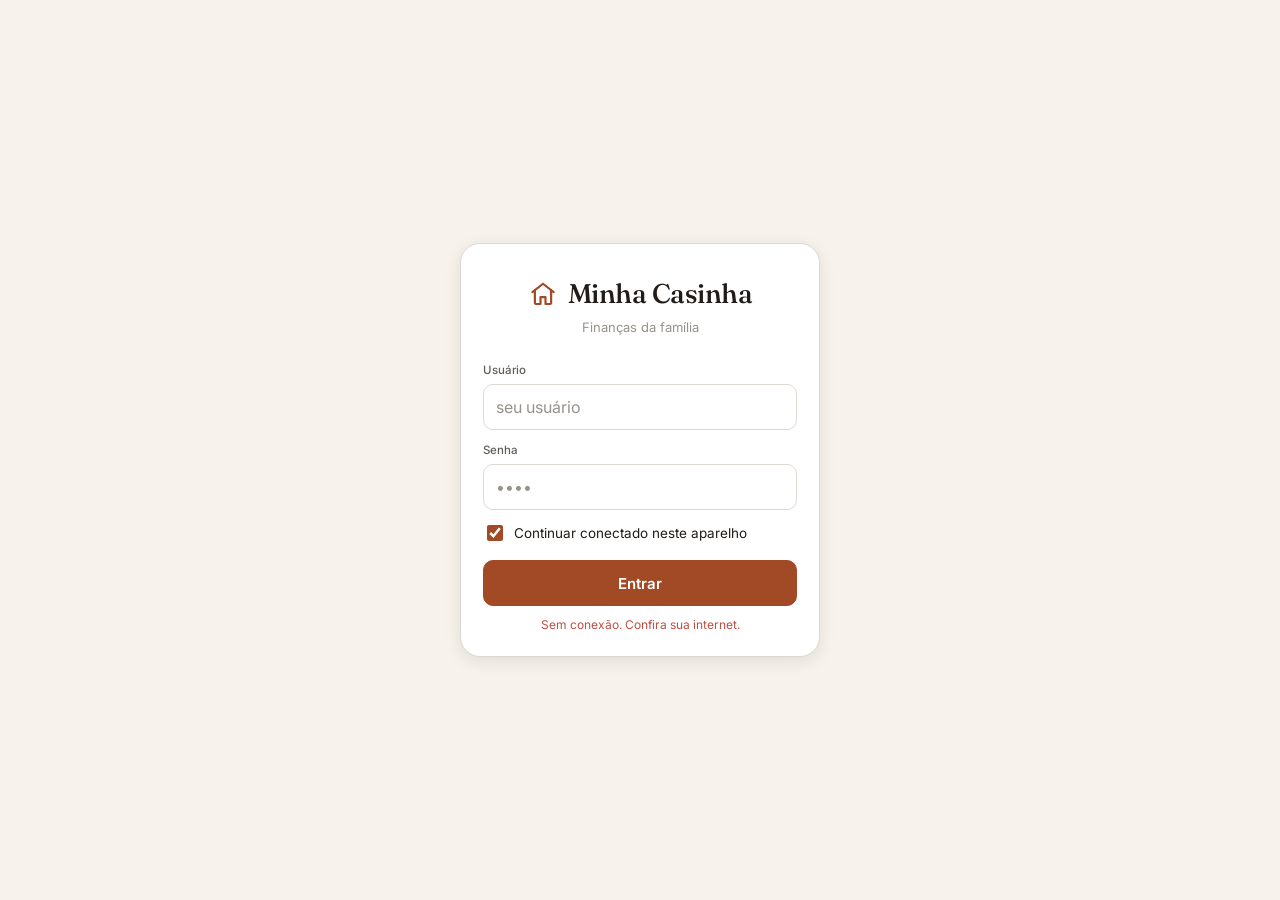
==== commit f5d67b74: "Visual novo: abas Mês, Ano e Lembretes, acertos 50/50 e Categorias Geff x Vi - Design system da casa" ====
--- a/index.html
+++ b/index.html
@@ -1,552 +1,444 @@
 <!DOCTYPE html>
-<html lang="pt-BR">
+<html lang="pt-BR" data-theme="light" data-cliente="casinha">
 <head>
 <meta charset="UTF-8">
-<meta name="viewport" content="width=device-width, initial-scale=1.0, maximum-scale=1.0">
-<title>Minha Casinha 🏠</title>
+<meta name="viewport" content="width=device-width, initial-scale=1.0, maximum-scale=1.0, viewport-fit=cover">
+<title>Minha Casinha</title>
+<script>
+  (function(){ var t=null; try{ t=localStorage.getItem('tema'); }catch(e){}
+    t = t || (matchMedia('(prefers-color-scheme: dark)').matches ? 'dark' : 'light');
+    document.documentElement.setAttribute('data-theme', t); })();
+</script>
 <link rel="preconnect" href="https://fonts.googleapis.com">
-<link href="https://fonts.googleapis.com/css2?family=Playfair+Display:ital,wght@0,400;0,600;1,400&family=Inter:wght@300;400;500;600&display=swap" rel="stylesheet">
+<link rel="preconnect" href="https://fonts.gstatic.com" crossorigin>
+<link href="https://fonts.googleapis.com/css2?family=Fraunces:opsz,wght@9..144,400;9..144,500;9..144,600&family=Inter:wght@400;500;600;700&display=swap" rel="stylesheet">
+<link rel="stylesheet" href="estilo/tokens.css">
+<link rel="stylesheet" href="estilo/componentes.css">
 <style>
-  :root {
-    --bg: #F7F4EF;
-    --surface: #FFFFFF;
-    --surface2: #F0EDE7;
-    --border: #E2DDD6;
-    --text: #1A1714;
-    --muted: #8A847C;
-    --accent: #C8522A;
-    --accent-light: #F5E8E2;
-    --green: #2A7A4B;
-    --green-light: #E2F0E9;
-    --orange: #E07B39;
-    --orange-light: #FDF0E6;
-    --red: #D63B3B;
-    --red-light: #FDE8E8;
-    --blue: #3B6FD6;
-    --blue-light: #E8EFFE;
-  }
-  * { margin: 0; padding: 0; box-sizing: border-box; -webkit-tap-highlight-color: transparent; }
-  body { font-family: 'Inter', sans-serif; background: var(--bg); color: var(--text); min-height: 100vh; font-size: 15px; }
-
-  /* ── LOGIN ── */
-  .login-screen { position: fixed; inset: 0; background: var(--text); display: flex; align-items: center; justify-content: center; z-index: 999; transition: opacity 0.4s; flex-direction: column; gap: 0; }
-  .login-screen.gone { opacity: 0; pointer-events: none; }
-  .login-box { background: var(--bg); border-radius: 24px; padding: 36px 32px 32px; width: 90%; max-width: 340px; display: flex; flex-direction: column; align-items: center; }
-  .login-logo { font-family: 'Playfair Display', serif; font-size: 32px; letter-spacing: -0.5px; margin-bottom: 4px; display: flex; align-items: center; gap: 8px; }
-  .login-logo .house-icon { font-size: 28px; }
-  .login-sub { font-size: 13px; color: var(--muted); margin-bottom: 28px; }
-  .login-field { width: 100%; margin-bottom: 12px; }
-  .login-field label { font-size: 11px; font-weight: 600; text-transform: uppercase; letter-spacing: 0.7px; color: var(--muted); display: block; margin-bottom: 6px; }
-  .login-field input { width: 100%; padding: 13px 14px; border: 1.5px solid var(--border); border-radius: 12px; font-size: 15px; font-family: 'Inter', sans-serif; background: white; color: var(--text); outline: none; transition: border-color 0.15s; }
-  .login-field input:focus { border-color: var(--accent); }
-  .btn-login { width: 100%; padding: 14px; background: var(--text); color: white; border: none; border-radius: 12px; font-size: 15px; font-weight: 600; font-family: 'Inter', sans-serif; cursor: pointer; margin-top: 6px; transition: background 0.2s; }
-  .btn-login:hover { background: #2e2a26; }
-  .login-err { font-size: 12px; color: var(--red); text-align: center; margin-top: 10px; min-height: 18px; }
-  .remember-row { display: flex; align-items: center; gap: 8px; margin-top: 14px; font-size: 13px; color: var(--muted); cursor: pointer; }
-  .remember-row input { width: 16px; height: 16px; cursor: pointer; accent-color: var(--accent); }
-
-  /* ── HEADER ── */
-  header { background: var(--text); color: white; padding: 16px 20px; display: flex; align-items: center; justify-content: space-between; position: sticky; top: 0; z-index: 100; }
-  .logo { font-family: 'Playfair Display', serif; font-size: 20px; letter-spacing: -0.5px; display: flex; align-items: center; gap: 7px; }
-  .logo .house { font-size: 18px; }
-  .logo-user { font-size: 11px; color: rgba(255,255,255,0.45); margin-top: 2px; font-family: 'Inter', sans-serif; font-weight: 400; letter-spacing: 0; }
-  .header-right { display: flex; gap: 8px; align-items: center; }
-  .btn-icon { background: rgba(255,255,255,0.1); border: none; color: white; width: 36px; height: 36px; border-radius: 8px; cursor: pointer; font-size: 15px; display: flex; align-items: center; justify-content: center; transition: background 0.2s; }
-  .btn-icon:hover { background: rgba(255,255,255,0.2); }
-
-  main { max-width: 680px; margin: 0 auto; padding: 20px 16px 100px; }
-
-  .period-bar { display: flex; align-items: center; justify-content: space-between; margin-bottom: 18px; }
-  .period-nav { display: flex; align-items: center; gap: 12px; }
-  .period-nav button { background: var(--surface); border: 1px solid var(--border); color: var(--text); width: 32px; height: 32px; border-radius: 8px; cursor: pointer; font-size: 14px; display: flex; align-items: center; justify-content: center; transition: all 0.15s; }
-  .period-nav button:hover { background: var(--surface2); }
-  .period-label { font-family: 'Playfair Display', serif; font-size: 20px; letter-spacing: -0.3px; }
-  .view-toggle { display: flex; gap: 3px; background: var(--surface2); padding: 3px; border-radius: 8px; }
-  .view-toggle button { background: none; border: none; cursor: pointer; padding: 5px 11px; border-radius: 6px; font-size: 12px; font-family: 'Inter', sans-serif; font-weight: 500; color: var(--muted); transition: all 0.15s; }
-  .view-toggle button.active { background: var(--surface); color: var(--text); box-shadow: 0 1px 3px rgba(0,0,0,0.1); }
-
-  .summary-grid { display: grid; grid-template-columns: 1fr 1fr 1fr; gap: 10px; margin-bottom: 18px; }
-  .summary-card { background: var(--surface); border-radius: 14px; padding: 14px 16px; border: 1px solid var(--border); }
-  .summary-card.main-card { background: var(--text); color: white; border-color: var(--text); }
-  .card-label { font-size: 10px; font-weight: 600; text-transform: uppercase; letter-spacing: 0.8px; color: var(--muted); margin-bottom: 5px; }
-  .main-card .card-label { color: #C8A882; }
-  .card-value { font-family: 'Playfair Display', serif; font-size: 18px; letter-spacing: -0.5px; line-height: 1.2; }
-  .card-sub { font-size: 11px; color: var(--muted); margin-top: 3px; }
-  .main-card .card-sub { color: rgba(255,255,255,0.45); }
-
-  /* FILTER BAR */
-  .filter-bar { display: flex; gap: 6px; margin-bottom: 14px; flex-wrap: wrap; }
-  .filter-chip { background: var(--surface); border: 1px solid var(--border); border-radius: 99px; padding: 5px 12px; font-size: 12px; font-weight: 500; color: var(--muted); cursor: pointer; transition: all 0.15s; white-space: nowrap; }
-  .filter-chip.active { background: var(--text); color: white; border-color: var(--text); }
-
-  /* ENTRIES */
-  .entries-box { background: var(--surface); border-radius: 16px; border: 1px solid var(--border); overflow: hidden; margin-bottom: 14px; }
-  .entries-box-header { padding: 14px 18px 12px; border-bottom: 1px solid var(--border); display: flex; align-items: center; justify-content: space-between; }
-  .entry-item { display: flex; align-items: center; padding: 11px 18px; border-bottom: 1px solid var(--border); gap: 11px; transition: background 0.15s; }
-  .entry-item:last-child { border-bottom: none; }
-  .entry-item:hover { background: var(--bg); }
-  .entry-badge { width: 36px; height: 36px; border-radius: 10px; display: flex; align-items: center; justify-content: center; font-size: 16px; flex-shrink: 0; }
-  .entry-info { flex: 1; min-width: 0; }
-  .entry-desc { font-size: 14px; font-weight: 500; white-space: nowrap; overflow: hidden; text-overflow: ellipsis; }
-  .entry-meta { font-size: 11px; color: var(--muted); margin-top: 2px; display: flex; align-items: center; gap: 6px; flex-wrap: wrap; }
-  .entry-val { font-family: 'Playfair Display', serif; font-size: 16px; flex-shrink: 0; }
-  .entry-actions { display: flex; gap: 2px; opacity: 0; transition: opacity 0.15s; flex-shrink: 0; }
-  .entry-item:hover .entry-actions { opacity: 1; }
-  .entry-btn { background: none; border: none; color: var(--muted); cursor: pointer; font-size: 13px; padding: 4px 5px; border-radius: 6px; transition: all 0.15s; }
-  .entry-btn:hover { background: var(--surface2); }
-  .entry-btn.edit:hover { color: var(--blue); }
-  .entry-btn.del:hover { color: var(--red); }
-
-  /* STATUS BADGES */
-  .badge-pago { background: var(--green-light); color: var(--green); font-size: 10px; font-weight: 600; padding: 2px 7px; border-radius: 99px; white-space: nowrap; }
-  .badge-pendente { background: var(--orange-light); color: var(--orange); font-size: 10px; font-weight: 600; padding: 2px 7px; border-radius: 99px; white-space: nowrap; cursor: pointer; }
-  .badge-atrasado { background: var(--red-light); color: var(--red); font-size: 10px; font-weight: 700; padding: 2px 7px; border-radius: 99px; white-space: nowrap; cursor: pointer; animation: pulse-red 2s infinite; }
-  @keyframes pulse-red { 0%,100%{opacity:1} 50%{opacity:0.7} }
-  .badge-cartao { background: var(--blue-light); color: var(--blue); font-size: 10px; font-weight: 600; padding: 2px 7px; border-radius: 99px; white-space: nowrap; }
-  .badge-pessoa { background: var(--surface2); color: var(--muted); font-size: 10px; font-weight: 600; padding: 2px 7px; border-radius: 99px; white-space: nowrap; }
-  .dias-atraso { color: var(--red); font-weight: 700; font-size: 10px; }
-
-  /* CATEGORIES VIEW */
-  .section-box { background: var(--surface); border-radius: 16px; border: 1px solid var(--border); padding: 16px 18px; margin-bottom: 14px; }
-  .section-header { display: flex; align-items: center; justify-content: space-between; margin-bottom: 14px; }
-  .section-title { font-size: 11px; font-weight: 600; text-transform: uppercase; letter-spacing: 0.8px; color: var(--muted); }
-  .btn-metas { font-size: 11px; font-weight: 600; color: var(--accent); background: none; border: none; cursor: pointer; padding: 3px 8px; border-radius: 6px; transition: background 0.15s; }
-  .btn-metas:hover { background: var(--accent-light); }
-
-  .cat-row { display: flex; align-items: center; gap: 10px; margin-bottom: 12px; }
-  .cat-row:last-child { margin-bottom: 0; }
-  .cat-dot { width: 8px; height: 8px; border-radius: 50%; flex-shrink: 0; }
-  .cat-name { font-size: 13px; font-weight: 500; width: 100px; flex-shrink: 0; white-space: nowrap; overflow: hidden; text-overflow: ellipsis; }
-  .cat-bar-wrap { flex: 1; height: 6px; background: var(--surface2); border-radius: 99px; overflow: hidden; position: relative; }
-  .cat-bar { height: 100%; border-radius: 99px; transition: width 0.5s cubic-bezier(0.16,1,0.3,1); }
-  .cat-value { font-size: 13px; font-weight: 600; min-width: 78px; text-align: right; }
-  .cat-meta-info { font-size: 10px; color: var(--muted); text-align: right; min-width: 60px; }
-
-  /* CONTRIB */
-  .contrib-card { display: grid; grid-template-columns: 1fr 1fr; gap: 8px; margin-top: 14px; padding-top: 14px; border-top: 1px solid var(--border); }
-  .contrib-person { background: var(--bg); border-radius: 12px; padding: 10px 12px; display: flex; align-items: center; gap: 10px; }
-  .contrib-avatar { width: 32px; height: 32px; border-radius: 50%; display: flex; align-items: center; justify-content: center; font-size: 14px; flex-shrink: 0; }
-  .contrib-info { flex: 1; min-width: 0; }
-  .contrib-name { font-size: 11px; font-weight: 600; color: var(--muted); }
-  .contrib-value { font-family: 'Playfair Display', serif; font-size: 15px; letter-spacing: -0.3px; line-height: 1.2; margin-top: 1px; }
-  .contrib-pct { font-size: 10px; color: var(--muted); margin-top: 1px; }
-
-  /* EMPTY */
-  .empty-state { padding: 36px 20px; text-align: center; color: var(--muted); }
-  .empty-state .ei { font-size: 32px; margin-bottom: 8px; }
-  .empty-state p { font-size: 13px; line-height: 1.6; }
-
-  /* FAB */
-  .fab { position: fixed; bottom: 24px; right: 20px; background: var(--accent); color: white; border: none; width: 56px; height: 56px; border-radius: 50%; font-size: 26px; cursor: pointer; box-shadow: 0 4px 20px rgba(200,82,42,0.4); display: flex; align-items: center; justify-content: center; transition: transform 0.2s, box-shadow 0.2s; z-index: 50; }
-  .fab:hover { transform: scale(1.06); }
-  .fab:active { transform: scale(0.95); }
-
-  /* OVERLAY / MODAL */
-  .overlay { position: fixed; inset: 0; background: rgba(26,23,20,0.55); backdrop-filter: blur(3px); z-index: 200; display: flex; align-items: flex-end; justify-content: center; opacity: 0; pointer-events: none; transition: opacity 0.25s; }
-  .overlay.open { opacity: 1; pointer-events: all; }
-  .modal { background: var(--surface); border-radius: 20px 20px 0 0; padding: 20px 20px 32px; width: 100%; max-width: 680px; transform: translateY(30px); transition: transform 0.3s cubic-bezier(0.16,1,0.3,1); max-height: 92vh; overflow-y: auto; }
-  .overlay.open .modal { transform: translateY(0); }
-  .modal-handle { width: 36px; height: 4px; background: var(--border); border-radius: 99px; margin: 0 auto 18px; }
-  .modal-title { font-family: 'Playfair Display', serif; font-size: 22px; margin-bottom: 18px; }
-
-  .form-group { margin-bottom: 14px; }
-  .form-label { font-size: 11px; font-weight: 600; text-transform: uppercase; letter-spacing: 0.7px; color: var(--muted); margin-bottom: 6px; display: block; }
-  .form-input { width: 100%; padding: 12px 13px; border: 1.5px solid var(--border); border-radius: 10px; font-size: 15px; font-family: 'Inter', sans-serif; background: var(--bg); color: var(--text); transition: border-color 0.15s; outline: none; -webkit-appearance: none; appearance: none; }
-  .form-input:focus { border-color: var(--accent); }
-
-  /* CAT PICKER */
-  .cat-picker { display: grid; grid-template-columns: repeat(4, 1fr); gap: 7px; }
-  .cat-opt { display: flex; flex-direction: column; align-items: center; gap: 4px; padding: 9px 4px; border-radius: 10px; cursor: pointer; border: 1.5px solid var(--border); background: var(--bg); transition: all 0.15s; font-size: 10px; font-weight: 500; color: var(--muted); text-align: center; }
-  .cat-opt .em { font-size: 19px; }
-  .cat-opt.selected { border-color: var(--accent); background: var(--accent-light); color: var(--accent); }
-
-  /* PERSON PICKER */
-  .person-picker { display: grid; grid-template-columns: 1fr 1fr; gap: 8px; }
-  .person-opt { display: flex; align-items: center; justify-content: center; gap: 8px; padding: 12px; border-radius: 10px; cursor: pointer; border: 1.5px solid var(--border); background: var(--bg); transition: all 0.15s; font-size: 14px; font-weight: 500; color: var(--muted); }
-  .person-opt .pav { font-size: 20px; }
-  .person-opt.selected { border-color: var(--accent); background: var(--accent-light); color: var(--accent); }
-
-  /* STATUS PICKER */
-  .status-picker { display: grid; grid-template-columns: 1fr 1fr; gap: 8px; }
-  .status-opt { display: flex; align-items: center; justify-content: center; gap: 6px; padding: 12px; border-radius: 10px; cursor: pointer; border: 1.5px solid var(--border); background: var(--bg); transition: all 0.15s; font-size: 13px; font-weight: 500; color: var(--muted); }
-  .status-opt.selected-pago { border-color: var(--green); background: var(--green-light); color: var(--green); }
-  .status-opt.selected-pendente { border-color: var(--orange); background: var(--orange-light); color: var(--orange); }
-
-  /* CARTÃO PICKER */
-  .cartao-picker { display: grid; grid-template-columns: 1fr 1fr; gap: 8px; }
-  .cartao-opt { display: flex; align-items: center; justify-content: center; gap: 8px; padding: 11px 10px; border-radius: 10px; cursor: pointer; border: 1.5px solid var(--border); background: var(--bg); transition: all 0.15s; font-size: 13px; font-weight: 500; color: var(--muted); }
-  .cartao-opt.selected { border-color: var(--blue); background: var(--blue-light); color: var(--blue); }
-
-  .form-row { display: grid; grid-template-columns: 1fr 1fr; gap: 10px; }
-  .btn-save { width: 100%; padding: 14px; background: var(--text); color: white; border: none; border-radius: 12px; font-size: 15px; font-weight: 600; font-family: 'Inter', sans-serif; cursor: pointer; margin-top: 6px; transition: background 0.2s; }
-  .btn-save:hover { background: #2e2a26; }
-  .btn-save:disabled { opacity: 0.5; cursor: not-allowed; }
-
-  /* METAS MODAL */
-  .meta-row { display: flex; align-items: center; gap: 10px; margin-bottom: 12px; }
-  .meta-emoji { font-size: 20px; width: 28px; text-align: center; flex-shrink: 0; }
-  .meta-name { font-size: 13px; font-weight: 500; width: 90px; flex-shrink: 0; }
-  .meta-input { flex: 1; padding: 8px 10px; border: 1.5px solid var(--border); border-radius: 8px; font-size: 13px; font-family: 'Inter', sans-serif; background: var(--bg); color: var(--text); outline: none; -webkit-appearance: none; }
-  .meta-input:focus { border-color: var(--accent); }
-  .btn-save-metas { width: 100%; padding: 13px; background: var(--text); color: white; border: none; border-radius: 12px; font-size: 14px; font-weight: 600; font-family: 'Inter', sans-serif; cursor: pointer; margin-top: 4px; }
-
-  /* SETTINGS MODAL */
-  .settings-section { margin-bottom: 22px; }
-  .settings-section-title { font-size: 11px; font-weight: 700; text-transform: uppercase; letter-spacing: 0.8px; color: var(--muted); margin-bottom: 12px; padding-bottom: 8px; border-bottom: 1px solid var(--border); }
-  .member-list, .cat-custom-list { display: flex; flex-direction: column; gap: 8px; margin-bottom: 12px; }
-  .member-item, .cat-custom-item { display: flex; align-items: center; gap: 10px; background: var(--bg); border-radius: 10px; padding: 9px 12px; }
-  .member-item span, .cat-custom-item span { flex: 1; font-size: 14px; font-weight: 500; }
-  .btn-remove { background: none; border: none; color: var(--muted); cursor: pointer; font-size: 14px; padding: 3px 6px; border-radius: 6px; transition: all 0.15s; }
-  .btn-remove:hover { color: var(--red); background: var(--red-light); }
-  .add-row { display: flex; gap: 8px; }
-  .add-input { flex: 1; padding: 10px 12px; border: 1.5px solid var(--border); border-radius: 10px; font-size: 14px; font-family: 'Inter', sans-serif; background: var(--bg); color: var(--text); outline: none; }
-  .add-input:focus { border-color: var(--accent); }
-  .btn-add { padding: 10px 16px; background: var(--text); color: white; border: none; border-radius: 10px; font-size: 13px; font-weight: 600; font-family: 'Inter', sans-serif; cursor: pointer; white-space: nowrap; }
-  .emoji-picker-row { display: flex; flex-wrap: wrap; gap: 6px; margin-bottom: 10px; }
-  .emoji-opt { width: 34px; height: 34px; border-radius: 8px; border: 1.5px solid var(--border); background: var(--bg); cursor: pointer; font-size: 18px; display: flex; align-items: center; justify-content: center; transition: all 0.15s; }
-  .emoji-opt.selected { border-color: var(--accent); background: var(--accent-light); }
-  .btn-logout { width: 100%; padding: 12px; background: var(--red-light); color: var(--red); border: 1.5px solid #F5C6C6; border-radius: 12px; font-size: 14px; font-weight: 600; font-family: 'Inter', sans-serif; cursor: pointer; margin-top: 4px; transition: all 0.15s; }
-  .btn-logout:hover { background: var(--red); color: white; }
-
-  /* LOADING */
-  .loading-screen { position: fixed; inset: 0; background: var(--text); display: flex; align-items: center; justify-content: center; flex-direction: column; gap: 14px; z-index: 998; transition: opacity 0.4s; }
-  .loading-screen.gone { opacity: 0; pointer-events: none; }
-  .loading-logo { font-family: 'Playfair Display', serif; font-size: 28px; color: white; display: flex; align-items: center; gap: 8px; }
-  .spinner { width: 26px; height: 26px; border: 2.5px solid rgba(255,255,255,0.2); border-top-color: white; border-radius: 50%; animation: spin 0.7s linear infinite; }
-  @keyframes spin { to { transform: rotate(360deg); } }
-  .loading-msg { font-size: 13px; color: rgba(255,255,255,0.5); }
-
-  /* TOAST */
-  .toast { position: fixed; bottom: 88px; left: 50%; transform: translateX(-50%) translateY(8px); background: var(--text); color: white; padding: 9px 18px; border-radius: 99px; font-size: 13px; font-weight: 500; opacity: 0; transition: all 0.28s; pointer-events: none; white-space: nowrap; z-index: 400; }
-  .toast.show { opacity: 1; transform: translateX(-50%) translateY(0); }
-
-  /* SYNC */
-  .sync-pill { display: flex; align-items: center; gap: 5px; font-size: 11px; color: rgba(255,255,255,0.5); }
-  .sync-dot { width: 6px; height: 6px; border-radius: 50%; background: #4CAF50; animation: blink 2.5s infinite; }
-  .sync-dot.busy { background: transparent; border: 2px solid #FFC107; border-top-color: transparent; border-radius: 50%; width: 10px; height: 10px; animation: spin 0.6s linear infinite; }
-  .sync-dot.err { background: #f44336; animation: none; }
-  @keyframes blink { 0%,100%{opacity:1} 50%{opacity:0.4} }
-
-  /* PENDENTE AVISO VENCIMENTO */
-  .venc-info { display: flex; align-items: center; gap: 5px; }
-  .venc-ok { color: var(--green); font-size: 10px; font-weight: 600; }
-  .venc-warn { color: var(--orange); font-size: 10px; font-weight: 600; }
-  .venc-late { color: var(--red); font-size: 10px; font-weight: 700; }
-
-  /* ── BOTTOM NAV ── */
-  .bottom-nav { position: fixed; bottom: 0; left: 0; right: 0; background: var(--surface); border-top: 1px solid var(--border); display: none; z-index: 90; padding-bottom: env(safe-area-inset-bottom); }
-  .bottom-nav.visible { display: flex; }
-  .nav-tabs { display: flex; width: 100%; max-width: 680px; margin: 0 auto; }
-  .nav-tab { flex: 1; display: flex; flex-direction: column; align-items: center; gap: 3px; padding: 10px 8px 8px; cursor: pointer; border: none; background: none; color: var(--muted); font-family: 'Inter', sans-serif; font-size: 10px; font-weight: 600; letter-spacing: 0.3px; transition: color 0.15s; position: relative; }
-  .nav-tab .nav-icon { font-size: 20px; line-height: 1; }
-  .nav-tab.active { color: var(--accent); }
-  .nav-tab.active::after { content: ''; position: absolute; top: 0; left: 20%; right: 20%; height: 2px; background: var(--accent); border-radius: 0 0 2px 2px; }
-  .nav-badge { position: absolute; top: 6px; right: calc(50% - 18px); background: var(--red); color: white; font-size: 9px; font-weight: 700; min-width: 16px; height: 16px; border-radius: 99px; display: flex; align-items: center; justify-content: center; padding: 0 4px; border: 2px solid var(--surface); }
-  .nav-tab-home { flex: 0.7; position: relative; }
-  .nav-home-icon { font-size: 28px; line-height: 1; display: flex; align-items: center; justify-content: center; width: 48px; height: 48px; background: var(--text); border-radius: 50%; position: absolute; top: -18px; left: 50%; transform: translateX(-50%); box-shadow: 0 4px 16px rgba(0,0,0,0.18); border: 3px solid var(--bg); }
-  .nav-tab-home:active .nav-home-icon { transform: translateX(-50%) scale(0.93); }
-
-  /* FAB ajuste com bottom nav */
-  .fab { bottom: 72px; }
-
-  /* ── LEMBRETES ── */
-  #pagelembretes { display: none; max-width: 680px; margin: 0 auto; padding: 20px 16px 100px; }
-  #pagelembretes.active { display: block; }
-
-  .lem-header { display: flex; align-items: center; justify-content: space-between; margin-bottom: 18px; }
-  .lem-title { font-family: 'Playfair Display', serif; font-size: 24px; letter-spacing: -0.3px; }
-  .lem-stats { font-size: 12px; color: var(--muted); }
-
-  .lem-add-box { background: var(--surface); border-radius: 16px; border: 1px solid var(--border); padding: 16px; margin-bottom: 16px; }
-  .lem-add-title { font-size: 11px; font-weight: 700; text-transform: uppercase; letter-spacing: 0.8px; color: var(--muted); margin-bottom: 10px; }
-  .lem-add-row { display: flex; gap: 8px; margin-bottom: 10px; }
-  .lem-input { flex: 1; padding: 11px 13px; border: 1.5px solid var(--border); border-radius: 10px; font-size: 14px; font-family: 'Inter', sans-serif; background: var(--bg); color: var(--text); outline: none; transition: border-color 0.15s; }
-  .lem-input:focus { border-color: var(--accent); }
-  .lem-input-sub { width: 100%; padding: 9px 13px; border: 1.5px solid var(--border); border-radius: 10px; font-size: 13px; font-family: 'Inter', sans-serif; background: var(--bg); color: var(--text); outline: none; transition: border-color 0.15s; resize: none; min-height: 60px; }
-  .lem-input-sub:focus { border-color: var(--accent); }
-  .btn-lem-add { padding: 11px 18px; background: var(--accent); color: white; border: none; border-radius: 10px; font-size: 13px; font-weight: 600; font-family: 'Inter', sans-serif; cursor: pointer; white-space: nowrap; transition: background 0.15s; }
-  .btn-lem-add:hover { background: #b04623; }
-
-  .lem-section { margin-bottom: 14px; }
-  .lem-section-label { font-size: 11px; font-weight: 700; text-transform: uppercase; letter-spacing: 0.8px; color: var(--muted); margin-bottom: 8px; padding: 0 2px; }
-
-  .lem-card { background: var(--surface); border-radius: 16px; border: 1px solid var(--border); overflow: hidden; }
-  .lem-item { padding: 14px 16px; border-bottom: 1px solid var(--border); transition: background 0.15s; }
-  .lem-item:last-child { border-bottom: none; }
-  .lem-item.done { background: var(--bg); }
-  .lem-item-top { display: flex; align-items: flex-start; gap: 12px; }
-  .lem-check { width: 22px; height: 22px; border-radius: 50%; border: 2px solid var(--border); background: white; cursor: pointer; flex-shrink: 0; display: flex; align-items: center; justify-content: center; transition: all 0.2s; margin-top: 1px; }
-  .lem-check:hover { border-color: var(--green); }
-  .lem-item.done .lem-check { background: var(--green); border-color: var(--green); }
-  .lem-check-icon { font-size: 12px; color: white; opacity: 0; transition: opacity 0.15s; }
-  .lem-item.done .lem-check-icon { opacity: 1; }
-  .lem-body { flex: 1; min-width: 0; }
-  .lem-name { font-size: 14px; font-weight: 600; line-height: 1.3; transition: all 0.2s; }
-  .lem-item.done .lem-name { color: var(--muted); text-decoration: line-through; }
-  .lem-sub { font-size: 12px; color: var(--muted); margin-top: 5px; line-height: 1.5; white-space: pre-wrap; }
-  .lem-item.done .lem-sub { opacity: 0.5; }
-  .lem-actions { display: flex; gap: 2px; opacity: 0; transition: opacity 0.15s; flex-shrink: 0; }
-  .lem-item:hover .lem-actions { opacity: 1; }
-  .lem-btn { background: none; border: none; color: var(--muted); cursor: pointer; font-size: 13px; padding: 4px 5px; border-radius: 6px; transition: all 0.15s; }
-  .lem-btn:hover { background: var(--surface2); color: var(--red); }
-  .lem-date { font-size: 10px; color: var(--muted); margin-top: 6px; }
-  .lem-done-count { font-size: 11px; color: var(--muted); text-align: center; padding: 10px; font-style: italic; }
-
-  /* Prog bar lembretes */
-  .lem-prog-wrap { height: 4px; background: var(--surface2); border-radius: 99px; margin-bottom: 16px; overflow: hidden; }
-  .lem-prog-bar { height: 100%; background: var(--green); border-radius: 99px; transition: width 0.5s cubic-bezier(0.16,1,0.3,1); }
-
-  .empty-lem { padding: 40px 20px; text-align: center; color: var(--muted); }
-  .empty-lem .ei { font-size: 36px; margin-bottom: 10px; }
-  .empty-lem p { font-size: 13px; }
-
-  @media (max-width: 460px) {
-    .summary-grid { grid-template-columns: 1fr 1fr; }
-    .summary-card:first-child { grid-column: 1 / -1; }
-    .cat-name { width: 75px; }
-    .cat-picker { grid-template-columns: repeat(3, 1fr); }
-  }
+  /* Cores das pessoas na divisão: 1ª sálvia, 2ª terracota (ver tema casinha) */
+  :root{ --p1:var(--accent-2); --p2:var(--accent); --p3:var(--info); --p4:var(--warn); --nav-h:60px; --cab-h:52px;
+    --neutro-barra:color-mix(in srgb, var(--text-3) 35%, var(--bg)); }
+  /* rolagem leve: sem transição de cor no body (vem do tokens.css), sem blur, sem sombra no conteúdo */
+  body{ font-size:15px; min-height:100vh; min-height:100dvh; transition:none; }
+  html.travado{ overflow:hidden; }
+  button{ font:inherit; color:inherit; -webkit-tap-highlight-color:transparent; }
+  svg.ic{ width:20px; height:20px; fill:none; stroke:currentColor; stroke-width:1.75; stroke-linecap:round; stroke-linejoin:round; flex:none; }
+  .rot{ font-size:var(--fs-xs); font-weight:600; text-transform:uppercase; letter-spacing:var(--kern-rotulo); color:var(--text-3); }
+  [hidden]{ display:none !important; }
+  .num{ font-variant-numeric:tabular-nums; }
+  .pg .card{ box-shadow:none; }
+  .btn-escuro{ background:var(--text); border-color:var(--text); color:var(--bg); font-weight:600; }
+  .btn-escuro:hover, .btn-escuro:active{ background:var(--text); border-color:var(--text); color:var(--bg); opacity:.88; }
+  .pt{ display:inline-block; width:6px; height:6px; border-radius:50%; background:var(--warn); flex:none; }
+  .pt.anel{ background:transparent; box-shadow:inset 0 0 0 1.5px var(--warn); }
+  .pt.ok{ background:var(--ok); } .pt.info{ background:var(--info); } .pt.nada{ background:transparent; }
+
+  /* ── entrada (carregando / login) ── */
+  .tela-cheia{ position:fixed; inset:0; background:var(--bg); display:flex; flex-direction:column; align-items:center; justify-content:center; gap:16px; z-index:40; transition:opacity .35s; padding:16px; }
+  .tela-cheia.some{ opacity:0; pointer-events:none; }
+  .wordmark{ font-family:var(--fonte-titulo); font-size:30px; font-weight:500; letter-spacing:-.02em; display:flex; align-items:center; gap:10px; }
+  .wordmark svg{ width:30px; height:30px; color:var(--accent); }
+  .giro{ width:22px; height:22px; border:2px solid var(--border); border-top-color:var(--accent); border-radius:50%; animation:giro .7s linear infinite; }
+  @keyframes giro{ to{ transform:rotate(360deg); } }
+  .login-caixa{ width:min(360px, 100%); background:var(--surface); border:1px solid var(--border); border-radius:var(--raio-xl); padding:30px 22px 22px; box-shadow:var(--sombra-2); }
+  .login-caixa .wordmark{ justify-content:center; font-size:27px; }
+  .login-sub{ text-align:center; color:var(--text-3); font-size:13px; margin:4px 0 24px; }
+  .login-err{ font-size:12px; color:var(--bad); text-align:center; margin-top:10px; min-height:18px; }
+
+  /* ── cabeçalho fixo: o período mora aqui ── */
+  .cab{ position:sticky; top:0; z-index:10; background:var(--bg); border-bottom:1px solid var(--border); padding-top:env(safe-area-inset-top); }
+  .cab-in{ max-width:680px; margin:0 auto; height:var(--cab-h); padding:0 10px 0 16px; display:flex; align-items:center; justify-content:space-between; gap:8px; }
+  .cab-tit{ font-family:var(--fonte-titulo); font-size:22px; font-weight:500; letter-spacing:-.02em; white-space:nowrap; overflow:hidden; text-overflow:ellipsis; min-width:0; }
+  .cab-tit .t-3{ font-weight:400; }
+  .cab-dir{ display:flex; align-items:center; gap:2px; flex:none; }
+  .cab .btn-icone{ width:34px; height:34px; min-height:34px; }
+  .cab #hojeBtn{ margin-right:4px; }
+  .eng{ position:relative; }
+  .eng .dot{ position:absolute; top:5px; right:5px; width:7px; height:7px; box-shadow:0 0 0 2px var(--bg); }
+  .aviso-assin{ background:var(--warn-suave); color:var(--text); font-size:12.5px; text-align:center; padding:6px 16px; }
+  @media (max-width:359px){ .cab-tit .ano-cab{ display:none; } }
+
+  /* ── páginas ── */
+  .pg{ max-width:680px; margin:0 auto; padding:12px 16px calc(var(--nav-h) + 88px + env(safe-area-inset-bottom)); }
+  #pgAno, #pgLembretes{ padding-bottom:calc(var(--nav-h) + 24px + env(safe-area-inset-bottom)); }
+
+  /* ── herói no papel ── */
+  .heroi{ padding-top:4px; }
+  .heroi-val{ font-family:var(--fonte-titulo); font-size:34px; font-weight:500; letter-spacing:-.03em; line-height:38px; font-variant-numeric:lining-nums tabular-nums; }
+  .resumo{ margin-top:2px; min-height:20px; font-size:13px; font-weight:500; color:var(--text-2); display:flex; flex-wrap:wrap; align-items:center; gap:0 7px; }
+  .resumo button{ border:0; background:none; padding:6px 0; margin:-6px 0; cursor:pointer; display:inline-flex; align-items:center; gap:6px; color:var(--text-2); font-weight:500; }
+  .resumo .sep{ color:var(--text-3); }
+  .heroi-barra{ margin-top:14px; }
+
+  /* barra da divisão: Geff da esquerda, Vi da direita, marca no meio, acerto listrado */
+  .barra-wrap{ position:relative; padding:3px 0; }
+  .barra{ position:relative; display:flex; height:8px; border-radius:var(--raio-pill); overflow:hidden; background:var(--surface-2); }
+  .barra > span{ height:100%; background:var(--c); }
+  .barra > span.listra, .fill > span.listra, .col-pilha > span.listra{ background:repeating-linear-gradient(-45deg, var(--c) 0 3px, color-mix(in srgb, var(--c) 35%, var(--bg)) 3px 6px); }
+  .barra-fina{ height:6px; }
+  .barra-meio{ position:absolute; left:50%; top:-1px; bottom:-1px; width:2px; margin-left:-1px; background:var(--text); border-radius:2px; }
+
+  .pessoas{ display:flex; flex-wrap:wrap; justify-content:space-between; gap:2px 10px; margin-top:8px; }
+  .pessoas.varias{ justify-content:flex-start; gap:2px 18px; }
+  .pessoas:not(.varias) > .pessoa-b:last-child{ margin-left:auto; margin-right:-8px; }
+  .pessoa-b{ border:0; background:none; display:inline-flex; align-items:center; gap:6px; padding:4px 8px; margin:0 -8px; border-radius:var(--raio-pill); font-size:13.5px; min-width:0; white-space:nowrap; }
+  button.pessoa-b{ cursor:pointer; }
+  .pessoa-b[aria-pressed="true"]{ background:var(--surface-2); }
+  .pessoa-b .pt{ width:7px; height:7px; }
+  .pessoa-b .nm{ color:var(--text-2); font-weight:500; }
+  .pessoa-b b{ font-weight:600; font-variant-numeric:tabular-nums; }
+  .pessoa-b .pc{ font-size:12px; color:var(--text-3); font-variant-numeric:tabular-nums; }
+
+  .status{ display:flex; align-items:center; gap:10px; margin-top:10px; min-height:36px; }
+  .status-txt{ flex:1; min-width:0; }
+  .status-tit{ font-size:14px; font-weight:600; display:flex; align-items:center; gap:8px; }
+  .status-sub{ font-size:12.5px; font-weight:400; color:var(--text-3); }
+  .status-det{ font-size:12px; color:var(--text-3); margin-left:14px; }
+  .status .btn{ min-height:32px; }
+
+  /* ── controles ── */
+  .seg{ display:inline-flex; background:var(--surface-2); border-radius:var(--raio); padding:3px; gap:2px; }
+  .seg button{ border:0; background:transparent; padding:7px 14px; border-radius:var(--raio-sm); font-size:13px; font-weight:500; color:var(--text-2); cursor:pointer; transition:background var(--transicao), color var(--transicao); }
+  .seg button.on{ background:var(--surface); color:var(--text); box-shadow:var(--sombra-1); }
+  .seg-bloco{ display:flex; } .seg-bloco button{ flex:1; }
+  .vista{ margin-top:16px; }
+  .filtro-ativo{ display:flex; align-items:center; gap:10px; margin:0 0 10px; }
+  .filtro-ativo .chip{ text-transform:none; letter-spacing:0; font-size:12.5px; font-weight:600; padding:4px 10px; gap:6px; }
+  .opcs{ display:flex; flex-wrap:wrap; gap:8px; }
+  .opc{ border:1px solid var(--border); background:var(--surface); color:var(--text-2); border-radius:var(--raio-pill); padding:9px 15px; font-size:14px; cursor:pointer; display:inline-flex; align-items:center; gap:7px; transition:background var(--transicao), color var(--transicao), border-color var(--transicao); }
+  .opc.on{ border-color:var(--accent); background:var(--accent-suave); color:var(--accent); font-weight:600; }
+  .opc .dot{ width:8px; height:8px; }
+
+  /* ── lançamentos (sem cartão, direto no papel) ── */
+  .grupo-tit{ display:flex; align-items:center; justify-content:space-between; min-height:24px; }
+  .lista + .grupo-tit{ margin-top:16px; }
+  .grupo-tit.depois{ margin-top:16px; }
+  .grupo-tit .num{ font-size:12px; font-weight:600; color:var(--text-2); }
+  .linhas{ margin:0 -16px; }
+  .item{ display:flex; align-items:center; gap:12px; padding:10px 16px; min-height:56px; cursor:pointer; position:relative; }
+  .item + .item::before{ content:''; position:absolute; top:0; left:60px; right:0; height:1px; background:var(--border); }
+  .item:active{ background:var(--linha-hover); }
+  .item-ic{ width:32px; height:32px; border-radius:var(--raio); background:var(--surface-2); display:flex; align-items:center; justify-content:center; font-size:16px; flex:none; }
+  .item-txt{ flex:1; min-width:0; }
+  .item-desc{ font-size:14.5px; font-weight:500; }
+  .item-meta{ font-size:12px; color:var(--text-3); margin-top:1px; overflow:hidden; text-overflow:ellipsis; white-space:nowrap; }
+  .item-dir{ display:flex; flex-direction:column; align-items:flex-end; gap:3px; flex:none; }
+  .item-val{ display:inline-flex; align-items:center; gap:6px; font-size:14.5px; font-weight:600; font-variant-numeric:tabular-nums; }
+  .item-val .pt{ width:7px; height:7px; }
+  .item .chip{ font-size:9.5px; padding:1px 8px; }
+  .vazio-txt{ text-align:center; color:var(--text-3); font-size:13px; padding:32px 0; }
+
+  /* ── tabela compacta: categorias e mês a mês ── */
+  .ct{ display:grid; grid-template-columns:18px minmax(0,1fr) 50px 50px 58px; column-gap:6px; align-items:center; }
+  .ct.ct-2{ grid-template-columns:18px minmax(0,1fr) 64px; }
+  .ct-cab{ height:24px; font-size:10.5px; font-weight:600; letter-spacing:var(--kern-rotulo); text-transform:uppercase; color:var(--text-3); white-space:nowrap; }
+  .ct-cab > span:nth-child(2){ overflow:hidden; text-overflow:ellipsis; }
+  .ct.ct-cab .n{ display:block; text-align:right; overflow:hidden; text-overflow:ellipsis; text-transform:none; letter-spacing:0; font-size:11.5px; font-weight:600; }
+  .ct-cab .n .pt{ margin-right:4px; vertical-align:middle; }
+  .ct-lin{ border:0; border-top:1px solid var(--border); background:none; text-align:left; cursor:pointer; padding:9px 16px; margin:0 -16px; width:calc(100% + 32px); font:inherit; color:inherit; }
+  .ct-lin:active{ background:var(--linha-hover); }
+  .ct-lin .em{ font-size:16px; text-align:center; line-height:1; }
+  .ct-lin .nm{ font-size:14px; font-weight:500; white-space:nowrap; overflow:hidden; text-overflow:ellipsis; }
+  .ct-lin .nm.forte{ font-weight:700; }
+  .ct .n{ text-align:right; font-size:13.5px; font-weight:500; font-variant-numeric:tabular-nums; white-space:nowrap; }
+  .ct .n.tot{ font-weight:600; }
+  .ct .n.zero{ color:var(--text-3); font-weight:400; }
+  .ct .n.passou{ color:var(--bad); }
+  .ct-st{ display:flex; align-items:center; justify-content:center; }
+  .ct-st svg.ic{ width:15px; height:15px; color:var(--ok); stroke-width:2.4; }
+  .ct-barra{ grid-column:2 / -1; position:relative; height:6px; margin-top:6px; }
+  .fill{ height:6px; display:flex; gap:1px; border-radius:var(--raio-pill); overflow:hidden; }
+  .fill > span{ height:100%; background:var(--c); flex:none; }
+  .ct-barra .marca{ position:absolute; top:-3px; width:2px; height:12px; margin-left:-1px; border-radius:2px; background:var(--text-2); }
+  .ct-barra .marca.meio{ background:var(--text); }
+  .ct-acerto{ grid-column:2 / -1; display:flex; align-items:center; justify-content:space-between; gap:8px; margin-top:8px; font-size:12.5px; font-weight:500; color:var(--text); }
+  .ct-acerto .btn{ min-height:28px; padding:4px 12px; flex:none; }
+  .ct-rod{ display:flex; align-items:center; justify-content:space-between; gap:8px; flex-wrap:wrap; min-height:40px; border-top:1px solid var(--border); font-size:11.5px; color:var(--text-3); }
+  .leg-grupo{ display:flex; flex-wrap:wrap; gap:4px 12px; }
+  .leg{ display:inline-flex; align-items:center; gap:5px; }
+  .leg-q{ width:10px; height:6px; border-radius:2px; background:var(--c); }
+  .leg-q.listra{ background:repeating-linear-gradient(-45deg, var(--text-3) 0 2px, transparent 2px 4px); }
+  .leg-traco{ width:2px; height:11px; border-radius:2px; background:var(--text-2); }
+  .leg-traco.meio{ background:var(--text); }
+
+  /* ── ano: os 12 meses lado a lado, baixinho ── */
+  .cols{ display:grid; grid-template-columns:repeat(12, minmax(0,1fr)); gap:5px; align-items:end; margin-top:16px; }
+  .col{ border:0; background:none; padding:0; display:flex; flex-direction:column; align-items:center; gap:4px; cursor:pointer; min-width:0; }
+  .col-area{ position:relative; width:100%; max-width:26px; height:64px; display:flex; align-items:flex-end; }
+  .col-pilha{ width:100%; display:flex; flex-direction:column-reverse; border-radius:4px 4px 2px 2px; overflow:hidden; background:var(--surface-2); }
+  .col-pilha > span{ display:block; width:100%; background:var(--c); flex:none; }
+  .col-vazia{ width:100%; height:2px; border-radius:2px; background:var(--border); }
+  .col-meio{ position:absolute; left:-2px; right:-2px; height:2px; margin-bottom:-1px; background:var(--text); border-radius:2px; }
+  .col-mes{ font-size:10px; color:var(--text-3); line-height:1; }
+  .col.atual .col-mes{ color:var(--text); font-weight:700; }
+  .col .pt{ width:5px; height:5px; }
+  .anos-tab{ margin-top:22px; }
+
+  /* lista de acertos dentro da gaveta */
+  .ac-item{ display:flex; align-items:center; gap:10px; padding:10px 0; font-size:13.5px; }
+  .ac-item + .ac-item{ border-top:1px solid var(--border); }
+  .ac-item .num{ font-weight:600; margin-left:auto; }
+  .previa{ font-size:13px; margin:2px 0 14px; min-height:20px; }
+
+  /* ── gavetas ── */
+  .gaveta{ z-index:30; overscroll-behavior:contain; }
+  .gaveta-aberta .gaveta-caixa{ animation:sobe .28s cubic-bezier(.16,1,.3,1); }
+  @keyframes sobe{ from{ transform:translateY(24px); opacity:.6; } to{ transform:none; opacity:1; } }
+  .gaveta-caixa{ max-width:560px; overscroll-behavior:contain; }
+  .gaveta-tit{ font-family:var(--fonte-titulo); font-size:23px; font-weight:500; letter-spacing:-.02em; }
+  .gaveta .campo > label, .gaveta .campo > .rot{ font-size:var(--fs-xs); font-weight:600; text-transform:uppercase; letter-spacing:var(--kern-rotulo); color:var(--text-3); }
+  .gaveta .campo{ margin-bottom:16px; }
+  .cats{ display:grid; grid-template-columns:repeat(4, minmax(0,1fr)); gap:7px; }
+  @media (max-width:420px){ .cats{ grid-template-columns:repeat(3, minmax(0,1fr)); } }
+  .cat-opt{ display:flex; flex-direction:column; align-items:center; gap:4px; padding:10px 4px 8px; border-radius:var(--raio); border:1px solid var(--border); background:var(--surface); cursor:pointer; font-size:11px; color:var(--text-2); text-align:center; line-height:1.2; transition:background var(--transicao), color var(--transicao), border-color var(--transicao); min-width:0; }
+  .cat-opt .em{ font-size:20px; }
+  .cat-opt span:last-child{ overflow:hidden; text-overflow:ellipsis; max-width:100%; white-space:nowrap; }
+  .cat-opt.on{ border-color:var(--accent); background:var(--accent-suave); color:var(--accent); font-weight:600; }
+  .acoes-gaveta{ display:flex; gap:8px; margin-top:6px; }
+  .acoes-gaveta .btn{ min-height:46px; font-size:15px; }
+  .acoes-gaveta .btn-primario{ flex:1; }
+  .conf-sec{ padding:16px 0; border-top:1px solid var(--border); }
+  .conf-sec:first-of-type{ border-top:0; padding-top:0; }
+  .conf-sec > .rot{ margin-bottom:10px; display:block; }
+  .tag-lista{ display:flex; flex-wrap:wrap; gap:6px; margin-bottom:10px; }
+  .tag{ display:inline-flex; align-items:center; gap:6px; padding:6px 6px 6px 12px; border-radius:var(--raio-pill); background:var(--surface-2); font-size:13.5px; }
+  .tag button{ border:0; background:transparent; width:22px; height:22px; border-radius:50%; cursor:pointer; color:var(--text-3); display:flex; align-items:center; justify-content:center; }
+  .tag button:active{ background:var(--bad-suave); color:var(--bad); }
+  .tag button svg{ width:13px; height:13px; }
+  .linha-add{ display:flex; gap:8px; }
+  .linha-add input{ flex:1; min-width:0; font:inherit; font-size:16px; padding:9px 12px; border:1px solid var(--border); border-radius:var(--raio); background:var(--surface); color:var(--text); }
+  .linha-add input:focus{ outline:2px solid var(--accent-suave); border-color:var(--accent); }
+  .emojis{ display:flex; flex-wrap:wrap; gap:5px; margin-bottom:10px; }
+  .emojis button{ width:36px; height:36px; border-radius:var(--raio-sm); border:1px solid var(--border); background:var(--surface); cursor:pointer; font-size:18px; }
+  .emojis button.on{ border-color:var(--accent); background:var(--accent-suave); }
+  .meta-linha{ display:grid; grid-template-columns:26px minmax(0,1fr) 130px; align-items:center; gap:10px; margin-bottom:10px; font-size:14px; }
+  .meta-linha input{ font:inherit; font-size:16px; padding:8px 10px; border:1px solid var(--border); border-radius:var(--raio); background:var(--surface); color:var(--text); width:100%; }
+
+  /* ── lembretes ── */
+  .lem-topo{ display:flex; justify-content:flex-end; min-height:18px; margin-bottom:6px; }
+  .lem-prog{ height:4px; background:var(--surface-2); border-radius:var(--raio-pill); overflow:hidden; margin-bottom:16px; }
+  .lem-prog span{ display:block; height:100%; background:var(--ok); border-radius:inherit; }
+  .lem-novo{ margin-bottom:18px; }
+  .lem-novo textarea{ font:inherit; font-size:16px; width:100%; margin-top:8px; padding:9px 12px; border:1px solid var(--border); border-radius:var(--raio); background:var(--surface); color:var(--text); resize:none; min-height:56px; }
+  .lem-novo textarea:focus{ outline:2px solid var(--accent-suave); border-color:var(--accent); }
+  .lista{ padding:0; overflow:hidden; }
+  .grupo-tit + .lista, .grupo-tit + .linhas{ margin-top:4px; }
+  .lem{ display:flex; align-items:flex-start; gap:12px; padding:13px 16px; }
+  .lem + .lem{ border-top:1px solid var(--border); }
+  .lem-check{ width:22px; height:22px; border-radius:50%; border:1.5px solid var(--border); background:var(--surface); cursor:pointer; flex:none; display:flex; align-items:center; justify-content:center; color:transparent; margin-top:1px; transition:background var(--transicao), border-color var(--transicao); padding:0; }
+  .lem-check svg{ width:13px; height:13px; stroke-width:2.5; }
+  .lem.feito .lem-check{ background:var(--ok); border-color:var(--ok); color:var(--surface); }
+  .lem-corpo{ flex:1; min-width:0; }
+  .lem-nome{ font-size:14.5px; font-weight:500; }
+  .lem.feito .lem-nome{ color:var(--text-3); text-decoration:line-through; }
+  .lem-sub{ font-size:12.5px; color:var(--text-2); margin-top:3px; white-space:pre-wrap; }
+  .lem.feito .lem-sub{ opacity:.6; }
+  .lem-data{ font-size:11px; color:var(--text-3); margin-top:4px; }
+
+  /* ── navegação de baixo + botão de novo ── */
+  .nav{ position:fixed; left:0; right:0; bottom:0; z-index:10; background:var(--surface); border-top:1px solid var(--border); padding-bottom:env(safe-area-inset-bottom); }
+  .nav-in{ max-width:480px; margin:0 auto; display:flex; }
+  .nav-b{ flex:1; border:0; background:none; cursor:pointer; display:flex; flex-direction:column; align-items:center; justify-content:center; gap:3px; height:var(--nav-h); font-size:11px; font-weight:500; color:var(--text-3); position:relative; }
+  .nav-b svg.ic{ width:22px; height:22px; }
+  .nav-b.on{ color:var(--accent); font-weight:600; }
+  .nav-badge{ position:absolute; top:7px; left:calc(50% + 6px); background:var(--accent); color:var(--accent-texto); font-size:9.5px; font-weight:700; min-width:17px; height:17px; border-radius:var(--raio-pill); display:flex; align-items:center; justify-content:center; padding:0 4px; border:2px solid var(--surface); }
+  .fab{ position:fixed; right:max(16px, calc(50% - 324px)); bottom:calc(var(--nav-h) + 16px + env(safe-area-inset-bottom)); z-index:11; width:54px; height:54px; border-radius:var(--raio-lg); border:0; background:var(--accent); color:var(--accent-texto); box-shadow:var(--sombra-2); display:flex; align-items:center; justify-content:center; cursor:pointer; }
+  .fab:active{ opacity:.9; }
+  .fab svg{ width:26px; height:26px; stroke-width:2; }
+  .toast{ bottom:calc(var(--nav-h) + 22px + env(safe-area-inset-bottom)); z-index:35; }
+
+  /* hover só onde tem mouse: no toque ele gruda depois de rolar */
+  @media (hover:hover){
+    .item:hover, .ct-lin:hover{ background:var(--linha-hover); }
+    .lem-check:hover{ border-color:var(--ok); }
+    .tag button:hover{ background:var(--bad-suave); color:var(--bad); }
+  }
+  @media (min-width:560px){ .heroi-val{ font-size:42px; line-height:46px; } }
 </style>
 </head>
 <body>
 
-<!-- LOADING -->
-<div class="loading-screen" id="loadingScreen">
-  <div class="loading-logo">🏠 Minha Casinha</div>
-  <div class="spinner"></div>
-  <div class="loading-msg" id="loadingMsg">Iniciando…</div>
+<svg width="0" height="0" style="position:absolute" aria-hidden="true">
+  <symbol id="i-casa" viewBox="0 0 24 24"><path d="M3.5 10.5 12 3.8l8.5 6.7"/><path d="M5.5 9v10.2c0 .5.4.8.8.8H10v-5.5h4V20h3.7c.4 0 .8-.3.8-.8V9"/></symbol>
+  <symbol id="i-eng" viewBox="0 0 24 24"><circle cx="12" cy="12" r="3"/><path d="M19.4 15a1.7 1.7 0 0 0 .3 1.8l.1.1a2 2 0 1 1-2.8 2.8l-.1-.1a1.7 1.7 0 0 0-1.8-.3 1.7 1.7 0 0 0-1 1.5V21a2 2 0 1 1-4 0v-.1a1.7 1.7 0 0 0-1.1-1.5 1.7 1.7 0 0 0-1.8.3l-.1.1a2 2 0 1 1-2.8-2.8l.1-.1a1.7 1.7 0 0 0 .3-1.8 1.7 1.7 0 0 0-1.5-1H3a2 2 0 1 1 0-4h.1a1.7 1.7 0 0 0 1.5-1.1 1.7 1.7 0 0 0-.3-1.8l-.1-.1a2 2 0 1 1 2.8-2.8l.1.1a1.7 1.7 0 0 0 1.8.3H9a1.7 1.7 0 0 0 1-1.5V3a2 2 0 1 1 4 0v.1a1.7 1.7 0 0 0 1 1.5 1.7 1.7 0 0 0 1.8-.3l.1-.1a2 2 0 1 1 2.8 2.8l-.1.1a1.7 1.7 0 0 0-.3 1.8V9a1.7 1.7 0 0 0 1.5 1H21a2 2 0 1 1 0 4h-.1a1.7 1.7 0 0 0-1.5 1z"/></symbol>
+  <symbol id="i-esq" viewBox="0 0 24 24"><path d="m14.5 6-6 6 6 6"/></symbol>
+  <symbol id="i-dir" viewBox="0 0 24 24"><path d="m9.5 6 6 6-6 6"/></symbol>
+  <symbol id="i-mais" viewBox="0 0 24 24"><path d="M12 5v14M5 12h14"/></symbol>
+  <symbol id="i-x" viewBox="0 0 24 24"><path d="M6 6l12 12M18 6 6 18"/></symbol>
+  <symbol id="i-check" viewBox="0 0 24 24"><path d="m5 12.5 4.5 4.5L19 7.5"/></symbol>
+  <symbol id="i-ok" viewBox="0 0 24 24"><circle cx="12" cy="12" r="9"/><path d="m8 12.3 2.8 2.8L16.2 9.6"/></symbol>
+  <symbol id="i-mes" viewBox="0 0 24 24"><rect x="3.5" y="5" width="17" height="15.5" rx="3"/><path d="M3.5 10h17M8 3v4M16 3v4"/></symbol>
+  <symbol id="i-ano" viewBox="0 0 24 24"><path d="M4 20h16"/><rect x="5" y="11" width="3" height="6" rx="1"/><rect x="10.5" y="6" width="3" height="11" rx="1"/><rect x="16" y="9" width="3" height="8" rx="1"/></symbol>
+  <symbol id="i-lem" viewBox="0 0 24 24"><path d="M9 6h11M9 12h11M9 18h11"/><path d="m3.5 6 1.2 1.2L7 5M3.5 12l1.2 1.2L7 11"/><circle cx="5" cy="18" r="1.2"/></symbol>
+  <symbol id="i-lixo" viewBox="0 0 24 24"><path d="M4 7h16M10 11v6M14 11v6M6 7l1 12a2 2 0 0 0 2 2h6a2 2 0 0 0 2-2l1-12M9 7V4h6v3"/></symbol>
+</svg>
+
+<!-- CARREGANDO -->
+<div class="tela-cheia" id="loadingScreen">
+  <div class="wordmark"><svg class="ic"><use href="#i-casa"/></svg>Minha Casinha</div>
+  <div class="giro"></div>
+  <div class="sm t-3" id="loadingMsg">Iniciando…</div>
 </div>
 
 <!-- LOGIN -->
-<div class="login-screen" id="loginScreen">
-  <div class="login-box">
-    <div class="login-logo"><span class="house-icon">🏠</span> Minha Casinha</div>
+<div class="tela-cheia" id="loginScreen" style="display:none">
+  <div class="login-caixa">
+    <div class="wordmark"><svg class="ic"><use href="#i-casa"/></svg>Minha Casinha</div>
     <div class="login-sub">Finanças da família</div>
-    <div class="login-field">
-      <label>Usuário</label>
-      <input type="text" id="loginUser" placeholder="seu usuário" autocomplete="username" autocapitalize="none">
-    </div>
-    <div class="login-field">
-      <label>Senha</label>
-      <input type="password" id="loginPass" placeholder="••••" autocomplete="current-password" maxlength="32">
-    </div>
-    <label class="remember-row">
-      <input type="checkbox" id="loginRemember"> Lembrar-me neste dispositivo
-    </label>
-    <button class="btn-login" id="btnLogin">Entrar</button>
+    <div class="campo"><label for="loginUser">Usuário</label><input type="text" id="loginUser" placeholder="seu usuário" autocomplete="username" autocapitalize="none"></div>
+    <div class="campo"><label for="loginPass">Senha</label><input type="password" id="loginPass" placeholder="••••" autocomplete="current-password" maxlength="32"></div>
+    <label class="campo-linha" style="margin:4px 0 16px"><input type="checkbox" id="loginRemember" checked> Continuar conectado neste aparelho</label>
+    <button class="btn btn-primario btn-bloco" id="btnLogin" style="min-height:46px;font-size:15px">Entrar</button>
     <div class="login-err" id="loginErr"></div>
   </div>
 </div>
 
 <div class="toast" id="toast"></div>
 
-<header id="appHeader" style="display:none">
-  <div>
-    <div class="logo"><span class="house">🏠</span> Minha Casinha</div>
-    <div class="logo-user" id="headerUser"></div>
-  </div>
-  <div class="header-right">
-    <div id="diasBadge" style="display:none;align-items:center;gap:4px;font-size:11px;font-weight:700;padding:4px 10px;border-radius:99px;background:rgba(255,255,255,0.12);color:white;"></div>
-    <div class="sync-pill">
-      <div class="sync-dot" id="syncDot"></div>
-      <span id="syncLabel">Sincronizado</span>
-    </div>
-    <button class="btn-icon" id="exportBtn" title="Exportar CSV">⬇</button>
-    <button class="btn-icon" id="settingsBtn" title="Configurações">⚙</button>
-  </div>
-</header>
-
-<main id="appMain" style="display:none">
-  <div class="period-bar">
-    <div class="period-nav">
-      <button id="prevBtn">←</button>
-      <span class="period-label" id="periodLabel">—</span>
-      <button id="nextBtn">→</button>
-    </div>
-    <div class="view-toggle">
-      <button class="active" id="btnLista" onclick="setView('lista')">Lista</button>
-      <button id="btnCat" onclick="setView('categorias')">Categorias</button>
+<header class="cab" id="appHeader" hidden>
+  <div class="cab-in">
+    <div class="cab-tit" id="cabTit"></div>
+    <div class="cab-dir">
+      <button class="btn btn-sm btn-pill" id="hojeBtn" hidden>Hoje</button>
+      <button class="btn btn-fantasma btn-icone" id="prevBtn" aria-label="Mês anterior"><svg class="ic"><use href="#i-esq"/></svg></button>
+      <button class="btn btn-fantasma btn-icone" id="nextBtn" aria-label="Próximo mês"><svg class="ic"><use href="#i-dir"/></svg></button>
+      <button class="btn btn-fantasma btn-icone eng" id="settingsBtn" aria-label="Configurações"><svg class="ic"><use href="#i-eng"/></svg><span class="dot" id="syncDot" hidden></span></button>
     </div>
   </div>
-
-  <div class="summary-grid">
-    <div class="summary-card main-card">
-      <div class="card-label">Total do mês</div>
-      <div class="card-value" id="cardTotal">R$ 0</div>
-      <div class="card-sub" id="cardQtd">0 lançamentos</div>
+  <div class="aviso-assin" id="diasBadge" hidden></div>
+</header>
+
+<!-- MÊS -->
+<main class="pg" id="pgMes" hidden>
+  <section class="heroi" id="heroMes"></section>
+  <div class="seg seg-bloco vista" id="segVista">
+    <button class="on" data-v="lista">Lançamentos</button>
+    <button data-v="categorias">Categorias</button>
+  </div>
+  <div id="contentArea" style="margin-top:16px"></div>
+</main>
+
+<!-- ANO -->
+<main class="pg" id="pgAno" hidden>
+  <section class="heroi" id="heroAno"></section>
+  <div class="anos-tab" id="tabAno"></div>
+</main>
+
+<!-- LEMBRETES -->
+<main class="pg" id="pgLembretes" hidden>
+  <div class="lem-topo"><span class="xs t-3" id="lemStats"></span></div>
+  <div class="lem-prog"><span id="lemProgBar" style="width:0%"></span></div>
+  <section class="card lem-novo">
+    <div class="linha-add">
+      <input type="text" id="lemTitulo" placeholder="Nova tarefa, ex.: comprar controle do portão" maxlength="100" autocomplete="off">
+      <button class="btn btn-primario" onclick="addLembrete()">Adicionar</button>
     </div>
-    <div class="summary-card">
-      <div class="card-label">Pendente</div>
-      <div class="card-value" id="cardPendente">R$ 0</div>
-      <div class="card-sub" id="cardPendenteQtd">0 itens</div>
+    <textarea id="lemSub" placeholder="Detalhes ou itens (opcional)" rows="2"></textarea>
+  </section>
+  <div id="lemContent"></div>
+</main>
+
+<nav class="nav" id="bottomNav" hidden>
+  <div class="nav-in">
+    <button class="nav-b on" data-tab="mes"><svg class="ic"><use href="#i-mes"/></svg>Mês</button>
+    <button class="nav-b" data-tab="ano"><svg class="ic"><use href="#i-ano"/></svg>Ano</button>
+    <button class="nav-b" data-tab="lembretes"><svg class="ic"><use href="#i-lem"/></svg>Lembretes<span class="nav-badge" id="lemBadge" hidden></span></button>
+  </div>
+</nav>
+<button class="fab" id="fabBtn" hidden aria-label="Novo lançamento"><svg class="ic"><use href="#i-mais"/></svg></button>
+
+<!-- GAVETA: LANÇAMENTO -->
+<div class="gaveta" id="overlay">
+  <div class="gaveta-caixa">
+    <button class="gaveta-x" onclick="closeModal()" aria-label="Fechar">×</button>
+    <h2 class="gaveta-tit" id="modalTitle">Novo lançamento</h2>
+    <div class="campo"><span class="rot">Categoria</span><div class="cats" id="catPicker"></div></div>
+    <div class="campo"><label for="fDesc">Descrição</label><input type="text" id="fDesc" placeholder="Ex.: conta de luz, mercado" autocomplete="off"></div>
+    <div class="campos-2" style="grid-template-columns:1fr 1fr">
+      <div class="campo"><label for="fValor">Valor (R$)</label><input type="number" id="fValor" placeholder="0,00" step="0.01" min="0" inputmode="decimal"></div>
+      <div class="campo"><label for="fData">Data</label><input type="date" id="fData"></div>
     </div>
-    <div class="summary-card" id="cardPizzaWrap" style="display:flex;align-items:center;gap:10px;padding:10px 12px;">
-      <canvas id="pizzaChart" width="54" height="54" style="flex-shrink:0;"></canvas>
-      <div style="min-width:0;">
-        <div class="card-label">Por categoria</div>
-        <div id="pizzaLegend" style="margin-top:4px;display:flex;flex-direction:column;gap:2px;"></div>
+    <div class="campo"><span class="rot">Status</span>
+      <div class="seg seg-bloco" id="statusPicker">
+        <button type="button" data-status="pago" onclick="selectStatus('pago')">Pago</button>
+        <button type="button" data-status="pendente" onclick="selectStatus('pendente')">A pagar</button>
       </div>
     </div>
-  </div>
-
-  <div class="filter-bar" id="filterBar"></div>
-  <div id="contentArea"></div>
-</main>
-
-<!-- BOTTOM NAV -->
-<nav class="bottom-nav" id="bottomNav">
-  <div class="nav-tabs">
-    <button class="nav-tab active" id="tabFinancas" onclick="switchTab('financas')">
-      <span class="nav-icon">💳</span>
-      Finanças
-    </button>
-    <button class="nav-tab nav-tab-home" id="tabHome" onclick="switchTab('financas')">
-      <span class="nav-home-icon">🏠</span>
-    </button>
-    <button class="nav-tab" id="tabLembretes" onclick="switchTab('lembretes')">
-      <span class="nav-icon">📋</span>
-      Lembretes
-      <span class="nav-badge" id="lemBadge" style="display:none">0</span>
-    </button>
-  </div>
-</nav>
-
-<!-- PÁGINA LEMBRETES -->
-<div id="pagelembretes">
-  <div class="lem-header">
-    <div>
-      <div class="lem-title">Lembretes</div>
-      <div class="lem-stats" id="lemStats">Nenhuma tarefa</div>
+    <div class="campo" id="pessoaGroup" hidden><span class="rot">Quem pagou</span><div class="opcs" id="personPicker"></div></div>
+    <div class="campo" id="cartaoGroup" hidden><span class="rot">Cartão de crédito (opcional)</span><div class="opcs" id="cartaoPicker"></div></div>
+    <div class="campo" id="vencGroup" hidden><label for="fVenc">Vencimento (opcional)</label><input type="date" id="fVenc"></div>
+    <div class="acoes-gaveta">
+      <button class="btn btn-perigo btn-icone" id="btnExcluir" hidden aria-label="Excluir" style="width:46px;height:46px"><svg class="ic"><use href="#i-lixo"/></svg></button>
+      <button class="btn btn-primario" id="btnSalvar">Salvar lançamento</button>
     </div>
   </div>
-
-  <div class="lem-prog-wrap"><div class="lem-prog-bar" id="lemProgBar" style="width:0%"></div></div>
-
-  <div class="lem-add-box">
-    <div class="lem-add-title">Nova tarefa</div>
-    <div class="lem-add-row">
-      <input class="lem-input" type="text" id="lemTitulo" placeholder="Ex: Comprar controle do portão…" maxlength="100" autocomplete="off">
-      <button class="btn-lem-add" onclick="addLembrete()">+ Add</button>
+</div>
+
+<!-- GAVETA: ACERTO -->
+<div class="gaveta" id="gvAcerto">
+  <div class="gaveta-caixa">
+    <button class="gaveta-x" onclick="fecharAcerto()" aria-label="Fechar">×</button>
+    <h2 class="gaveta-tit" id="acTit">Acerto</h2>
+    <div id="acSituacao" style="margin:-4px 0 18px"></div>
+    <div class="campo"><span class="rot">Quem passa o dinheiro</span><div class="opcs" id="acDe"></div></div>
+    <div class="campo"><span class="rot">Quem recebe</span><div class="opcs" id="acPara"></div></div>
+    <div class="campos-2" style="grid-template-columns:1fr 1fr">
+      <div class="campo"><label for="acValor">Valor (R$)</label><input type="number" id="acValor" step="0.01" min="0" inputmode="decimal" placeholder="0,00"></div>
+      <div class="campo"><label for="acData">Data</label><input type="date" id="acData"></div>
     </div>
-    <textarea class="lem-input-sub" id="lemSub" placeholder="Detalhes / itens (opcional)&#10;Ex: papel, guardanapo, maionese…" rows="2"></textarea>
+    <div class="previa" id="acPrevia"></div>
+    <div class="acoes-gaveta"><button class="btn btn-primario" id="acSalvar">Registrar acerto</button></div>
+    <div id="acLista" style="margin-top:20px"></div>
   </div>
-
-  <div id="lemContent"></div>
 </div>
 
-<button class="fab" id="fabBtn" style="display:none">+</button>
-
-<!-- MODAL LANÇAMENTO (novo/editar) -->
-<div class="overlay" id="overlay">
-  <div class="modal">
-    <div class="modal-handle"></div>
-    <div class="modal-title" id="modalTitle">Novo lançamento</div>
-
-    <div class="form-group">
-      <label class="form-label">Categoria</label>
-      <div class="cat-picker" id="catPicker"></div>
+<!-- GAVETA: METAS -->
+<div class="gaveta" id="overlayMetas">
+  <div class="gaveta-caixa">
+    <button class="gaveta-x" onclick="closeMetas()" aria-label="Fechar">×</button>
+    <h2 class="gaveta-tit">Metas por categoria</h2>
+    <p class="sm t-2" style="margin:-8px 0 18px">Limite mensal de cada categoria. Em branco fica sem meta.</p>
+    <div id="metasForm"></div>
+    <div class="acoes-gaveta"><button class="btn btn-primario" onclick="salvarMetas()">Salvar metas</button></div>
+  </div>
+</div>
+
+<!-- GAVETA: CONFIGURAÇÕES -->
+<div class="gaveta" id="overlaySettings">
+  <div class="gaveta-caixa">
+    <button class="gaveta-x" onclick="closeSettings()" aria-label="Fechar">×</button>
+    <h2 class="gaveta-tit">Configurações</h2>
+    <div class="conf-sec">
+      <span class="rot">Pessoas da casa</span>
+      <div class="tag-lista" id="memberList"></div>
+      <div class="linha-add"><input type="text" id="newMemberInput" placeholder="Nome" maxlength="20"><button class="btn" onclick="addMember()">Adicionar</button></div>
     </div>
-
-    <div class="form-group">
-      <label class="form-label">Descrição</label>
-      <input class="form-input" type="text" id="fDesc" placeholder="Ex: Conta de luz, Mercado…" autocomplete="off">
+    <div class="conf-sec">
+      <span class="rot">Cartões de crédito</span>
+      <div class="tag-lista" id="cartaoList"></div>
+      <div class="linha-add"><input type="text" id="newCartaoInput" placeholder="Nome do cartão" maxlength="20"><button class="btn" onclick="addCartao()">Adicionar</button></div>
     </div>
-
-    <div class="form-row">
-      <div class="form-group">
-        <label class="form-label">Valor (R$)</label>
-        <input class="form-input" type="number" id="fValor" placeholder="0,00" step="0.01" min="0" inputmode="decimal">
-      </div>
-      <div class="form-group">
-        <label class="form-label">Data</label>
-        <input class="form-input" type="date" id="fData">
+    <div class="conf-sec">
+      <span class="rot">Categorias personalizadas</span>
+      <div class="tag-lista" id="catCustomList"></div>
+      <div class="emojis" id="emojiPicker"></div>
+      <div class="linha-add"><input type="text" id="newCatInput" placeholder="Nome da categoria" maxlength="20"><button class="btn" onclick="addCatCustom()">Adicionar</button></div>
+    </div>
+    <div class="conf-sec">
+      <span class="rot">Aparência</span>
+      <div class="seg seg-bloco" id="segTema">
+        <button data-t="auto">Automático</button><button data-t="light">Claro</button><button data-t="dark">Escuro</button>
       </div>
     </div>
-
-    <div class="form-group">
-      <label class="form-label">Status</label>
-      <div class="status-picker">
-        <div class="status-opt" data-status="pago" onclick="selectStatus('pago')">✅ Pago</div>
-        <div class="status-opt" data-status="pendente" onclick="selectStatus('pendente')">⏳ Pendente</div>
+    <div class="conf-sec">
+      <span class="rot">Conta</span>
+      <div class="sm t-2" id="contaInfo" style="margin-bottom:10px"></div>
+      <div class="linha" style="gap:8px">
+        <button class="btn" id="exportBtn">Exportar CSV do mês</button>
+        <button class="btn btn-perigo" id="logoutBtn">Sair da conta</button>
       </div>
     </div>
-
-    <!-- Quem pagou (se pago) -->
-    <div class="form-group" id="pessoaGroup" style="display:none;">
-      <label class="form-label">Quem pagou</label>
-      <div class="person-picker" id="personPicker"></div>
-    </div>
-
-    <!-- Cartão de crédito (se pago) -->
-    <div class="form-group" id="cartaoGroup" style="display:none;">
-      <label class="form-label">Cartão de crédito <span style="font-weight:400;color:var(--muted);text-transform:none;letter-spacing:0">(opcional)</span></label>
-      <div class="cartao-picker" id="cartaoPicker"></div>
-    </div>
-
-    <!-- Data de vencimento (se pendente) -->
-    <div class="form-group" id="vencGroup" style="display:none;">
-      <label class="form-label">Data de vencimento <span style="font-weight:400;color:var(--muted);text-transform:none;letter-spacing:0">(opcional)</span></label>
-      <input class="form-input" type="date" id="fVenc" placeholder="">
-    </div>
-
-    <button class="btn-save" id="btnSalvar">Salvar lançamento</button>
-  </div>
-</div>
-
-<!-- MODAL METAS -->
-<div class="overlay" id="overlayMetas">
-  <div class="modal">
-    <div class="modal-handle"></div>
-    <div class="modal-title">Metas por categoria</div>
-    <p style="font-size:13px;color:var(--muted);margin-bottom:18px;">Defina um limite mensal para cada categoria.</p>
-    <div id="metasForm"></div>
-    <button class="btn-save-metas" onclick="salvarMetas()">Salvar metas</button>
-  </div>
-</div>
-
-<!-- MODAL CONFIGURAÇÕES -->
-<div class="overlay" id="overlaySettings">
-  <div class="modal">
-    <div class="modal-handle"></div>
-    <div class="modal-title">Configurações</div>
-
-    <!-- Membros da família -->
-    <div class="settings-section">
-      <div class="settings-section-title">👨‍👩‍👧 Membros da família</div>
-      <div class="member-list" id="memberList"></div>
-      <div class="add-row">
-        <input class="add-input" type="text" id="newMemberInput" placeholder="Nome do membro…" maxlength="20">
-        <button class="btn-add" onclick="addMember()">+ Adicionar</button>
-      </div>
-    </div>
-
-    <!-- Cartões -->
-    <div class="settings-section">
-      <div class="settings-section-title">💳 Cartões de crédito</div>
-      <div class="member-list" id="cartaoList"></div>
-      <div class="add-row">
-        <input class="add-input" type="text" id="newCartaoInput" placeholder="Nome do cartão…" maxlength="20">
-        <button class="btn-add" onclick="addCartao()">+ Adicionar</button>
-      </div>
-    </div>
-
-    <!-- Categorias customizadas -->
-    <div class="settings-section">
-      <div class="settings-section-title">🏷 Categorias personalizadas</div>
-      <div class="cat-custom-list" id="catCustomList"></div>
-      <div style="margin-bottom:10px;">
-        <div class="form-label" style="margin-bottom:8px;">Emoji da categoria</div>
-        <div class="emoji-picker-row" id="emojiPicker"></div>
-      </div>
-      <div class="add-row">
-        <input class="add-input" type="text" id="newCatInput" placeholder="Nome da categoria…" maxlength="20">
-        <button class="btn-add" onclick="addCatCustom()">+ Adicionar</button>
-      </div>
-    </div>
-
-    <button class="btn-logout" onclick="logout()">🚪 Sair da conta</button>
-    <div style="height:8px"></div>
-    <button class="btn-save-metas" onclick="saveSettings()">Salvar configurações</button>
+    <div class="acoes-gaveta" style="margin-top:12px"><button class="btn btn-primario" onclick="saveSettings()">Salvar configurações</button></div>
   </div>
 </div>
 
@@ -588,14 +480,20 @@
 let members = ['Geff', 'Vi'];
 let cartoes = ['Will', 'Nubank', 'Inter', 'Hipercard'];
 let customCats = []; // { id, nome, emoji, color }
-let year, month;
+let lembretes = [];
+let acertos = []; // { id, mes:'2026-06', de, para, valor, data, criadoEm, por }
+let year, month, anoVista;
 let selCat = null, selPessoa = null, selStatus = null, selCartao = null;
 let view = 'lista';
 let filtro = 'todos';
 let editId = null;
 let currentAccount = null;
 let selEmojiCustom = '📌';
-
+let tab = 'mes';
+
+const M = ['Janeiro','Fevereiro','Março','Abril','Maio','Junho','Julho','Agosto','Setembro','Outubro','Novembro','Dezembro'];
+const MA = ['jan','fev','mar','abr','mai','jun','jul','ago','set','out','nov','dez'];
+const CORES_P = ['var(--p1)','var(--p2)','var(--p3)','var(--p4)'];
 const PALETTE = ['#4A6FA5','#E07B39','#6B4FA5','#2A9D8F','#C7A93B','#E76F51','#8A847C','#D63B3B','#3B6FD6','#2A7A4B','#C8522A','#8B5CF6'];
 const BASE_CATS = [
   { id:'moradia',     nome:'Moradia',     emoji:'🏠', color:'#4A6FA5' },
@@ -611,6 +509,10 @@
 function getAllCats() {
   return [...BASE_CATS, ...customCats];
 }
+function corPessoa(nome) {
+  const i = members.indexOf(nome);
+  return CORES_P[(i < 0 ? 0 : i) % CORES_P.length];
+}
 
 // ─── API ───────────────────────────────────────────────────────────────────
 async function apiFetch(path, opts={}) {
@@ -622,37 +524,85 @@
   return res.json();
 }
 
+// 🪞 espelho local dos acertos: aparelho com a versão antiga do app salva o
+// registro sem o campo "acertos" e ele some do bin. Campo AUSENTE (não vazio)
+// é a assinatura disso; aí os acertos voltam daqui.
+let _curarAcertos = false;
+function _chaveEspelho() { return 'casinha_acertos_' + (currentAccount && currentAccount.binId); }
+function espelharAcertos() { try { localStorage.setItem(_chaveEspelho(), JSON.stringify(acertos)); } catch(e) {} }
+function lerEspelhoAcertos() { try { return JSON.parse(localStorage.getItem(_chaveEspelho()) || '[]'); } catch(e) { return []; } }
+
 async function loadData() {
   const d = await apiFetch('/b/' + currentAccount.binId + '/latest');
-  lancamentos = d.record.lancamentos || [];
-  metas = d.record.metas || {};
-  members = d.record.members || ['Geff', 'Vi'];
-  cartoes = d.record.cartoes || ['Will', 'Nubank', 'Inter', 'Hipercard'];
-  customCats = d.record.customCats || [];
-  lembretes = d.record.lembretes || [];
-}
-
+  const r = d.record || {};
+  lancamentos = r.lancamentos || [];
+  metas = r.metas || {};
+  members = r.members || ['Geff', 'Vi'];
+  cartoes = r.cartoes || ['Will', 'Nubank', 'Inter', 'Hipercard'];
+  customCats = r.customCats || [];
+  lembretes = r.lembretes || [];
+  if (Array.isArray(r.acertos)) { acertos = r.acertos; espelharAcertos(); }
+  else { acertos = lerEspelhoAcertos(); _curarAcertos = acertos.length > 0; }
+}
+
+const _tombstones = new Set(); // ids apagados NESTA sessão — pro merge não ressuscitar exclusão
+const _tombAcertos = new Set();
+function _registro() { return { lancamentos, metas, members, cartoes, customCats, lembretes, acertos }; }
 async function persist() {
   setSync('busy');
   try {
+    // 🛟 backup local automático antes de salvar (últimos 5, por aparelho)
+    try {
+      const b = JSON.parse(localStorage.getItem('casinha_bkp') || '[]');
+      b.unshift({ em: new Date().toISOString(), dados: _registro() });
+      localStorage.setItem('casinha_bkp', JSON.stringify(b.slice(0, 5)));
+    } catch(e) {}
+    // 🤝 merge anti-perda: se outra pessoa salvou enquanto isso, junta em vez de sobrescrever
+    try {
+      const remoto = (await apiFetch('/b/' + currentAccount.binId + '/latest')).record || {};
+      const locais = new Set(lancamentos.map(l => String(l.id)));
+      (remoto.lancamentos || []).forEach(r => {
+        const id = String(r.id);
+        if (!locais.has(id) && !_tombstones.has(id)) lancamentos.push(r);
+      });
+      const acLocais = new Set(acertos.map(a => String(a.id)));
+      (remoto.acertos || []).forEach(r => {
+        const id = String(r.id);
+        if (!acLocais.has(id) && !_tombAcertos.has(id)) acertos.push(r);
+      });
+    } catch(e) {} // sem rede pro merge → segue com o local (comportamento antigo)
     await apiFetch('/b/' + currentAccount.binId, {
       method: 'PUT',
-      body: JSON.stringify({ lancamentos, metas, members, cartoes, customCats, lembretes })
+      body: JSON.stringify(_registro())
     });
+    espelharAcertos();
+    _curarAcertos = false;
     setSync('ok');
   } catch(e) {
     setSync('err');
-    showToast('Erro ao salvar — verifique sua conexão');
+    showToast('Não salvou. Confira a internet.');
     throw e;
   }
 }
+function restaurarBackup(i) { // 🛟 volta um snapshot local (via console ou suporte)
+  try {
+    const b = JSON.parse(localStorage.getItem('casinha_bkp') || '[]')[i];
+    if (!b) return showToast('Backup não encontrado');
+    ({ lancamentos, metas, members, cartoes, customCats, lembretes, acertos } = { lancamentos: b.dados.lancamentos||[], metas: b.dados.metas||{}, members: b.dados.members||members, cartoes: b.dados.cartoes||cartoes, customCats: b.dados.customCats||[], lembretes: b.dados.lembretes||[], acertos: b.dados.acertos||acertos });
+    persist(); renderAll(); showToast('Backup de ' + new Date(b.em).toLocaleString('pt-BR') + ' restaurado');
+  } catch(e) { showToast('Erro ao restaurar'); }
+}
 
 function setSync(s) {
+  // salvo = sem ponto; salvando = ponto pulsando; erro = ponto vermelho fixo
   const dot = document.getElementById('syncDot');
-  const lbl = document.getElementById('syncLabel');
-  dot.className = 'sync-dot' + (s==='busy'?' busy': s==='err'?' err':'');
-  lbl.textContent = s==='busy'?'Salvando…': s==='err'?'Erro':'Sincronizado';
-}
+  dot.hidden = s !== 'busy' && s !== 'err';
+  dot.className = 'dot ' + (s === 'busy' ? 'dot-warn dot-pulsa' : 'dot-bad');
+  document.getElementById('settingsBtn').title = s === 'err' ? 'Erro ao salvar. Confira a internet.' : s === 'busy' ? 'Salvando' : 'Configurações';
+}
+
+// tela de entrada some de verdade depois do fade (antes ficava invisível por cima, com o giro rodando)
+function sumir(el) { el.classList.add('some'); setTimeout(() => { if (el.classList.contains('some')) el.hidden = true; }, 400); }
 
 // ─── LOGIN ─────────────────────────────────────────────────────────────────
 function tryAutoLogin() {
@@ -675,8 +625,7 @@
 
   const acc = ACCOUNTS.find(a => a.username === user && a.password === pass);
   if (!acc) {
-    // Checa se o usuário existe mas está vencido/bloqueado (para mensagem mais útil)
-    err.innerHTML = 'Acesso bloqueado ou credenciais incorretas.<br><span style="font-size:11px">Fale no WhatsApp: <a href="https://wa.me/5582999999999" style="color:var(--accent);text-decoration:none;font-weight:600">📲 Suporte</a></span>';
+    err.innerHTML = 'Acesso bloqueado ou dados incorretos.<br><a href="https://wa.me/5582999999999" style="font-weight:600">Falar com o suporte</a>';
     document.getElementById('loginPass').value = '';
     return;
   }
@@ -694,343 +643,565 @@
 
 async function startApp(acc) {
   currentAccount = acc;
-  document.getElementById('loginScreen').classList.add('gone');
+  sumir(document.getElementById('loginScreen'));
   document.getElementById('loadingMsg').textContent = 'Carregando dados…';
-  document.getElementById('loadingScreen').style.display = 'flex';
+  const ld = document.getElementById('loadingScreen');
+  ld.hidden = false;
+  ld.classList.remove('some');
 
   try {
     await loadData();
   } catch(e) {
     setSync('err');
     document.getElementById('loadingMsg').textContent = 'Erro de conexão';
-    setTimeout(() => document.getElementById('loadingScreen').classList.add('gone'), 1500);
-  }
-
-  document.getElementById('appHeader').style.display = 'flex';
-  document.getElementById('appMain').style.display = 'block';
-  document.getElementById('fabBtn').style.display = 'flex';
-  document.getElementById('bottomNav').classList.add('visible');
-  document.getElementById('headerUser').textContent = acc.username;
-
-  // Mostra contador de dias restantes no header
+    await new Promise(r => setTimeout(r, 1200));
+  }
+
+  document.getElementById('appHeader').hidden = false;
+  document.getElementById('bottomNav').hidden = false;
+
+  // Assinatura: faixa fina embaixo do cabeçalho só quando faltam 7 dias ou menos
+  const aviso = document.getElementById('diasBadge');
   if (acc.vencimento) {
     const hoje = new Date(); hoje.setHours(0,0,0,0);
     const venc = new Date(acc.vencimento + 'T00:00:00');
     const dias = Math.round((venc - hoje) / 86400000);
-    const badge = document.getElementById('diasBadge');
-    badge.style.display = 'flex';
-    if (dias <= 3) {
-      badge.style.background = 'rgba(214,59,59,0.3)';
-      badge.style.color = '#ffaaaa';
-      badge.textContent = '⚠️ ' + dias + 'd restantes';
-    } else if (dias <= 7) {
-      badge.style.background = 'rgba(224,123,57,0.3)';
-      badge.style.color = '#ffcc88';
-      badge.textContent = '⏳ ' + dias + 'd restantes';
-    } else {
-      badge.style.background = 'rgba(42,122,75,0.25)';
-      badge.style.color = '#88ddaa';
-      badge.textContent = '✅ ' + dias + 'd restantes';
-    }
-  }
-
-  buildFilterBar();
+    aviso.hidden = dias > 7;
+    aviso.textContent = dias <= 0 ? 'Assinatura vence hoje' : dias === 1 ? 'Assinatura vence amanhã' : 'Assinatura vence em ' + dias + ' dias';
+  }
+
   buildCatPicker();
-  render();
+  try { const t = localStorage.getItem('casinha_aba'); if (t) tab = t; } catch(e) {}
+  try { const v = localStorage.getItem('casinha_vista'); if (v === 'lista' || v === 'categorias') view = v; } catch(e) {}
+  document.querySelectorAll('#segVista button').forEach(b => b.classList.toggle('on', b.dataset.v === view));
+  switchTab(tab);
   renderLembretes();
-  document.getElementById('loadingScreen').classList.add('gone');
+  sumir(ld);
+  if (_curarAcertos) persist().catch(() => {});
 }
 
 // ─── INIT ──────────────────────────────────────────────────────────────────
 (async () => {
   const now = new Date();
-  year = now.getFullYear(); month = now.getMonth();
-  document.getElementById('fData').value = now.toISOString().split('T')[0];
+  year = now.getFullYear(); month = now.getMonth(); anoVista = year;
+  document.getElementById('fData').value = hojeISO();
   buildEmojiPicker();
 
   document.getElementById('btnLogin').onclick = doLogin;
   document.getElementById('loginPass').addEventListener('keydown', e => { if(e.key==='Enter') doLogin(); });
+
+  document.getElementById('fabBtn').onclick = () => openModal(null);
+  ['overlay','gvAcerto','overlayMetas','overlaySettings'].forEach(id => {
+    document.getElementById(id).addEventListener('click', e => { if (e.target === e.currentTarget) fecharGaveta(id); });
+  });
+  document.addEventListener('keydown', e => {
+    if (e.key === 'Escape') document.querySelectorAll('.gaveta.gaveta-aberta').forEach(g => fecharGaveta(g.id));
+  });
+  document.getElementById('btnSalvar').onclick = salvar;
+  document.getElementById('btnExcluir').onclick = () => deletar(editId);
+  document.getElementById('prevBtn').onclick = () => navegar(-1);
+  document.getElementById('nextBtn').onclick = () => navegar(1);
+  document.getElementById('hojeBtn').onclick = () => { const n = new Date(); year = n.getFullYear(); month = n.getMonth(); render(); };
+  document.getElementById('exportBtn').onclick = exportCSV;
+  document.getElementById('logoutBtn').onclick = () => { if (confirm('Sair da conta?')) logout(); };
+  document.getElementById('settingsBtn').onclick = openSettings;
+  document.getElementById('lemTitulo').addEventListener('keydown', e => { if(e.key==='Enter') addLembrete(); });
+  document.querySelectorAll('#segVista button').forEach(b => b.onclick = () => setView(b.dataset.v));
+  document.querySelectorAll('.nav-b').forEach(b => b.onclick = () => switchTab(b.dataset.tab));
+  document.querySelectorAll('#segTema button').forEach(b => b.onclick = () => aplicarTema(b.dataset.t));
+  document.getElementById('acSalvar').onclick = salvarAcerto;
+  document.getElementById('acValor').addEventListener('input', atualizarPrevia);
+  matchMedia('(prefers-color-scheme: dark)').addEventListener('change', () => { if (temaSalvo() === 'auto') aplicarTema('auto'); });
 
   // Carregar contas do BIN admin
   document.getElementById('loadingMsg').textContent = 'Verificando acesso…';
   const loaded = await loadAccounts();
 
-  // Sempre esconde o loading
-  document.getElementById('loadingScreen').classList.add('gone');
-
   if (!loaded) {
+    sumir(document.getElementById('loadingScreen'));
     document.getElementById('loginScreen').style.display = 'flex';
-    document.getElementById('loginErr').textContent = 'Sem conexão. Verifique sua internet.';
+    document.getElementById('loginErr').textContent = 'Sem conexão. Confira sua internet.';
     setTimeout(() => document.getElementById('loginErr').textContent = '', 4000);
-    setTimeout(() => document.getElementById('loginUser').focus(), 100);
   } else {
-    // Tentar autologin
     const saved = tryAutoLogin();
     if (saved) {
-      document.getElementById('loginScreen').classList.add('gone');
       await startApp(saved);
     } else {
+      sumir(document.getElementById('loadingScreen'));
       document.getElementById('loginScreen').style.display = 'flex';
       setTimeout(() => document.getElementById('loginUser').focus(), 100);
     }
   }
-
-  document.getElementById('fabBtn').onclick = () => openModal(null);
-  document.getElementById('overlay').onclick = e => { if(e.target===e.currentTarget) closeModal(); };
-  document.getElementById('overlayMetas').onclick = e => { if(e.target===e.currentTarget) closeMetas(); };
-  document.getElementById('overlaySettings').onclick = e => { if(e.target===e.currentTarget) closeSettings(); };
-  document.getElementById('btnSalvar').onclick = salvar;
-  document.getElementById('prevBtn').onclick = () => changeMonth(-1);
-  document.getElementById('nextBtn').onclick = () => changeMonth(1);
-  document.getElementById('exportBtn').onclick = exportCSV;
-  document.getElementById('settingsBtn').onclick = openSettings;
-  document.getElementById('lemTitulo').addEventListener('keydown', e => { if(e.key==='Enter') addLembrete(); });
 })();
 
-// ─── FILTER BAR ────────────────────────────────────────────────────────────
-function buildFilterBar() {
-  const bar = document.getElementById('filterBar');
-  const memberChips = members.map(m =>
-    `<div class="filter-chip" data-filter="${m}" onclick="setFilter('${m}')">👤 ${esc(m)}</div>`
-  ).join('');
-  bar.innerHTML = `
-    <div class="filter-chip active" data-filter="todos" onclick="setFilter('todos')">Todos</div>
-    <div class="filter-chip" data-filter="pendente" onclick="setFilter('pendente')">⏳ Pendentes</div>
-    <div class="filter-chip" data-filter="pago" onclick="setFilter('pago')">✅ Pagos</div>
-    ${memberChips}
-  `;
+// ─── DIVISÃO 50/50 E ACERTOS ───────────────────────────────────────────────
+// Cada mês: o que cada pessoa PAGOU (status pago, com "quem pagou") contra a
+// parte justa (total ÷ pessoas). Acerto = dinheiro que um passou pro outro
+// naquele mês; soma pra quem passou e desconta de quem recebeu. Mês fica
+// equilibrado quando ninguém tem mais de 1 centavo pra acertar.
+function chaveMes(y, m) { return y + '-' + String(m + 1).padStart(2, '0'); }
+function nomeMes(chave) { const [y, m] = chave.split('-').map(Number); return M[m - 1] + ' ' + y; }
+
+function balanco(chave) {
+  const itens = lancamentos.filter(l => String(l.data || '').slice(0, 7) === chave);
+  const pago = {}; members.forEach(m => pago[m] = 0);
+  let total = 0, semDono = 0, nSemDono = 0, aPagar = 0, nAPagar = 0, totalMes = 0;
+  itens.forEach(l => {
+    const v = Number(l.valor) || 0;
+    totalMes += v;
+    if (l.status === 'pago') {
+      if (l.pessoa && pago[l.pessoa] !== undefined) { pago[l.pessoa] += v; total += v; }
+      else { semDono += v; nSemDono++; }
+    } else { aPagar += v; nAPagar++; }
+  });
+  const parte = members.length ? total / members.length : 0;
+  const acs = acertos.filter(a => a.mes === chave).sort((a, b) => String(a.data).localeCompare(String(b.data)));
+  const saldo = {};
+  members.forEach(m => saldo[m] = pago[m] - parte);
+  acs.forEach(a => {
+    const v = Number(a.valor) || 0;
+    if (saldo[a.de] !== undefined) saldo[a.de] += v;
+    if (saldo[a.para] !== undefined) saldo[a.para] -= v;
+  });
+  const devidas = quemDeve(saldo);
+  const temMov = total > 0 || acs.length > 0;
+  return { chave, itens, pago, total, totalMes, parte, semDono, nSemDono, aPagar, nAPagar, acs, saldo, devidas, temMov,
+           equilibrado: temMov && members.length > 1 && devidas.length === 0 };
+}
+
+// saldo + = pagou a mais (tem a receber), − = deve. Devolve as transferências que zeram tudo.
+function quemDeve(saldo) {
+  const c = Object.entries(saldo).map(([m, v]) => ({ m, c: Math.round(v * 100) }));
+  const dev = c.filter(x => x.c < -1).map(x => ({ m: x.m, c: -x.c })).sort((a, b) => b.c - a.c);
+  const cre = c.filter(x => x.c > 1).sort((a, b) => b.c - a.c);
+  const out = [];
+  let i = 0, j = 0;
+  while (i < dev.length && j < cre.length) {
+    const v = Math.min(dev[i].c, cre[j].c);
+    if (v > 1) out.push({ de: dev[i].m, para: cre[j].m, valor: v / 100 });
+    dev[i].c -= v; cre[j].c -= v;
+    if (dev[i].c <= 1) i++;
+    if (cre[j].c <= 1) j++;
+  }
+  return out;
+}
+
+// pedaços da barra: com 2 pessoas, o acerto aparece listrado na cor de quem passou
+function pedacos(b) {
+  const T = b.total;
+  if (!T) return [];
+  if (members.length !== 2) return members.map(m => ({ w: b.pago[m] / T * 100, cor: corPessoa(m) }));
+  const [p1, p2] = members;
+  const G = b.pago[p1], V = b.pago[p2];
+  let A = 0;
+  b.acs.forEach(a => { const v = Number(a.valor) || 0; if (a.de === p1 && a.para === p2) A += v; else if (a.de === p2 && a.para === p1) A -= v; });
+  const pct = x => Math.max(0, x) / T * 100;
+  if (A >= 0) { const a = Math.min(A, V); return [{ w: pct(G), cor: CORES_P[0] }, { w: pct(a), cor: CORES_P[0], listra: true }, { w: pct(V - a), cor: CORES_P[1] }]; }
+  const a = Math.min(-A, G);
+  return [{ w: pct(G - a), cor: CORES_P[0] }, { w: pct(a), cor: CORES_P[1], listra: true }, { w: pct(V), cor: CORES_P[1] }];
+}
+
+function htmlBarra(b, fina) {
+  const ps = pedacos(b);
+  if (!ps.length) return '';
+  return `<div class="barra-wrap"><div class="barra${fina ? ' barra-fina' : ''}">${ps.map(p => `<span class="${p.listra ? 'listra' : ''}" style="width:${p.w.toFixed(2)}%;--c:${p.cor}"></span>`).join('')}</div>${members.length === 2 ? '<i class="barra-meio"></i>' : ''}</div>`;
+}
+
+function textoDivida(d) { return `${esc(d.de)} deve ${fmt(d.valor)} pra ${esc(d.para)}`; }
+function somaAcertos(b) { return b.acs.reduce((s, a) => s + (Number(a.valor) || 0), 0); }
+
+// linha das pessoas: 1ª à esquerda, 2ª espelhada à direita (casa com os lados da barra)
+function htmlPessoas(b, clicavel, compacto) {
+  if (members.length < 2) return '';
+  const val = v => compacto ? 'R$ ' + fmt0(v) : fmt(v);
+  const item = (m, espelho) => {
+    const pct = b.total ? Math.round(b.pago[m] / b.total * 100) : 0;
+    const partes = [`<i class="pt" style="background:${corPessoa(m)}"></i>`, `<span class="nm">${esc(m)}</span>`, `<b>${val(b.pago[m])}</b>`, `<span class="pc">${pct}%</span>`];
+    if (espelho) partes.reverse();
+    if (!clicavel) return `<div class="pessoa-b">${partes.join('')}</div>`;
+    return `<button class="pessoa-b" onclick="filtrarPessoa(${members.indexOf(m)})" aria-pressed="${filtro === 'p:' + m}">${partes.join('')}</button>`;
+  };
+  if (members.length === 2) return `<div class="pessoas">${item(members[0], false)}${item(members[1], true)}</div>`;
+  return `<div class="pessoas varias">${members.map(m => item(m, false)).join('')}</div>`;
+}
+
+// linha de status do mês: quem deve quanto + Acertar, ou Equilibrado
+function htmlStatus(b) {
+  if (members.length < 2 || !b.temMov) return '';
+  const n = b.acs.length;
+  if (b.equilibrado) {
+    return `<div class="status"><div class="status-txt"><div class="status-tit"><i class="pt ok"></i>Equilibrado${n ? `<span class="status-sub">· acertado ${fmt(somaAcertos(b))}</span>` : ''}</div></div>${n ? `<button class="btn btn-sm btn-fantasma" onclick="abrirAcerto('${b.chave}')">Ver</button>` : ''}</div>`;
+  }
+  return `<div class="status"><div class="status-txt">${b.devidas.map(d => `<div class="status-tit"><i class="pt"></i><span>${textoDivida(d)}</span></div>`).join('')}${n ? `<div class="status-det">já acertado ${fmt(somaAcertos(b))}</div>` : ''}</div><button class="btn btn-sm btn-pill btn-escuro" onclick="abrirAcerto('${b.chave}')">Acertar</button></div>`;
 }
 
 // ─── RENDER ────────────────────────────────────────────────────────────────
+function renderAll() {
+  if (tab === 'mes') render();
+  else if (tab === 'ano') renderAno();
+  renderLembretes();
+}
+
 function render() {
-  updatePeriod();
-  const items = getFiltered();
-  updateSummary(getMonthItems());
-  view==='lista' ? renderLista(items) : renderCats(getMonthItems());
+  atualizarCab();
+  const b = balanco(chaveMes(year, month));
+  renderHeroMes(b);
+  view === 'lista' ? renderLista(getFiltered()) : renderCats(getMonthItems());
 }
 
 function getMonthItems() {
+  const k = chaveMes(year, month);
   return lancamentos
-    .filter(l => { const d=new Date(l.data+'T12:00:00'); return d.getFullYear()===year&&d.getMonth()===month; })
-    .sort((a,b) => new Date(b.data)-new Date(a.data));
-}
+    .filter(l => String(l.data || '').slice(0, 7) === k)
+    .sort((a,b) => String(b.data).localeCompare(String(a.data)));
+}
+
+function catDe(l, ids) { return ids.has(l.categoria) ? l.categoria : 'outros'; }
 
 function getFiltered() {
+  const ids = new Set(getAllCats().map(c => c.id));
   return getMonthItems().filter(l => {
     if (filtro === 'todos') return true;
-    if (filtro === 'pendente') return l.status === 'pendente';
+    if (filtro === 'pendente') return l.status !== 'pago';
     if (filtro === 'pago') return l.status === 'pago';
-    return l.pessoa === filtro;
+    if (filtro === 'semdono') return l.status === 'pago' && !members.includes(l.pessoa);
+    if (filtro.startsWith('p:')) return l.status === 'pago' && l.pessoa === filtro.slice(2);
+    if (filtro.startsWith('cat:')) return catDe(l, ids) === filtro.slice(4);
+    return true;
   });
 }
 
-function updatePeriod() {
-  const M=['Janeiro','Fevereiro','Março','Abril','Maio','Junho','Julho','Agosto','Setembro','Outubro','Novembro','Dezembro'];
-  document.getElementById('periodLabel').textContent = M[month]+' '+year;
-}
-
-function updateSummary(items) {
-  const total = items.reduce((s,l)=>s+l.valor,0);
-  document.getElementById('cardTotal').textContent = fmt(total);
-  document.getElementById('cardQtd').textContent = items.length+' lançamento'+(items.length!==1?'s':'');
-
-  const pendentes = items.filter(l=>l.status==='pendente');
-  const totalPendente = pendentes.reduce((s,l)=>s+l.valor,0);
-  document.getElementById('cardPendente').textContent = fmt(totalPendente);
-  document.getElementById('cardPendenteQtd').textContent = pendentes.length+' item'+(pendentes.length!==1?'s':'');
-
-  updatePizza(items);
-}
-
-function updatePizza(items) {
-  const canvas = document.getElementById('pizzaChart');
-  const ctx = canvas.getContext('2d');
-  const CATS = getAllCats();
-  const byCat = {};
-  CATS.forEach(c => byCat[c.id] = 0);
-  items.forEach(l => { if (byCat[l.categoria] !== undefined) byCat[l.categoria] += l.valor; else byCat['outros'] += l.valor; });
-  const data = CATS.map(c => ({ ...c, total: byCat[c.id] || 0 })).filter(c => c.total > 0).sort((a,b) => b.total - a.total);
-  const total = data.reduce((s, c) => s + c.total, 0);
-
-  ctx.clearRect(0, 0, 54, 54);
-  if (!total) {
-    ctx.beginPath(); ctx.arc(27, 27, 24, 0, Math.PI * 2);
-    ctx.fillStyle = '#E2DDD6'; ctx.fill();
-  } else {
-    let start = -Math.PI / 2;
-    data.forEach(c => {
-      const slice = (c.total / total) * Math.PI * 2;
-      ctx.beginPath(); ctx.moveTo(27, 27);
-      ctx.arc(27, 27, 24, start, start + slice);
-      ctx.closePath(); ctx.fillStyle = c.color; ctx.fill();
-      start += slice;
-    });
-    ctx.beginPath(); ctx.arc(27, 27, 13, 0, Math.PI * 2);
-    ctx.fillStyle = '#fff'; ctx.fill();
-  }
-
-  const top = data.slice(0, 3);
-  document.getElementById('pizzaLegend').innerHTML = top.map(c =>
-    `<div style="display:flex;align-items:center;gap:4px;">
-      <span style="width:6px;height:6px;border-radius:50%;background:${c.color};flex-shrink:0;display:inline-block;"></span>
-      <span style="font-size:10px;color:var(--muted);white-space:nowrap;overflow:hidden;text-overflow:ellipsis;max-width:70px;">${c.nome}</span>
-      <span style="font-size:10px;font-weight:600;margin-left:auto;">${Math.round(c.total/total*100)}%</span>
-    </div>`
-  ).join('') || '<span style="font-size:10px;color:var(--muted);">Sem dados</span>';
-}
-
-function vencimentoHTML(l) {
-  if (l.status !== 'pendente' || !l.vencimento) return '';
-  const hoje = new Date(); hoje.setHours(0,0,0,0);
-  const venc = new Date(l.vencimento + 'T12:00:00'); venc.setHours(0,0,0,0);
-  const diff = Math.round((venc - hoje) / 86400000);
-  if (diff < 0) {
-    const dias = Math.abs(diff);
-    return `<span class="venc-late">🔴 ${dias} dia${dias>1?'s':''} em atraso</span>`;
-  } else if (diff === 0) {
-    return `<span class="venc-warn">🟡 Vence hoje!</span>`;
-  } else if (diff <= 3) {
-    return `<span class="venc-warn">🟡 Vence em ${diff} dia${diff>1?'s':''}</span>`;
-  } else {
-    return `<span class="venc-ok">Vence ${venc.toLocaleDateString('pt-BR',{day:'2-digit',month:'short'})}</span>`;
-  }
+// título, setas e "Hoje" do cabeçalho seguem a aba
+function atualizarCab() {
+  const t = document.getElementById('cabTit');
+  const n = new Date();
+  const prev = document.getElementById('prevBtn'), next = document.getElementById('nextBtn');
+  prev.hidden = next.hidden = tab === 'lembretes';
+  if (tab === 'mes') {
+    t.innerHTML = `${M[month]}<span class="t-3 ano-cab"> ${year}</span>`;
+    prev.setAttribute('aria-label', 'Mês anterior'); next.setAttribute('aria-label', 'Próximo mês');
+  } else if (tab === 'ano') {
+    t.textContent = anoVista;
+    prev.setAttribute('aria-label', 'Ano anterior'); next.setAttribute('aria-label', 'Próximo ano');
+  } else t.textContent = 'Lembretes';
+  document.getElementById('hojeBtn').hidden = tab !== 'mes' || (year === n.getFullYear() && month === n.getMonth());
+}
+
+function navegar(d) {
+  if (tab === 'ano') { anoVista += d; renderAno(); }
+  else changeMonth(d);
+}
+
+function renderHeroMes(b) {
+  const resumo = [];
+  if (b.aPagar) resumo.push(`<button onclick="setFilter('pendente')"><i class="pt"></i>${fmt(b.aPagar)} a pagar</button>`);
+  if (b.semDono && members.length >= 2) resumo.push(`<button onclick="setFilter('semdono')"><i class="pt anel"></i>${fmt(b.semDono)} sem quem pagou</button>`);
+  let linha;
+  if (!b.itens.length) linha = `<span class="t-3">Nada lançado em ${M[month].toLowerCase()}</span>`;
+  else if (resumo.length) linha = resumo.join('<span class="sep">·</span>');
+  else linha = `<span class="t-3">${b.itens.length} ${b.itens.length === 1 ? 'lançamento' : 'lançamentos'}</span>`;
+  let h = `<div class="heroi-val">${fmt(b.totalMes)}</div><div class="resumo">${linha}</div>`;
+  if (members.length >= 2 && b.total > 0) h += `<div class="heroi-barra">${htmlBarra(b)}</div>${htmlPessoas(b, true)}${htmlStatus(b)}`;
+  document.getElementById('heroMes').innerHTML = h;
+}
+
+function dataCurta(iso) {
+  const [y, m, d] = String(iso || '').split('-').map(Number);
+  return d ? d + ' ' + MA[m - 1] : '';
+}
+
+function chipStatus(l) {
+  if (l.status === 'pago') return `<span class="chip chip-ok">Pago</span>`;
+  let txt = 'A pagar', cls = 'chip-warn';
+  if (l.vencimento) {
+    const hoje = new Date(); hoje.setHours(0,0,0,0);
+    const venc = new Date(l.vencimento + 'T12:00:00'); venc.setHours(0,0,0,0);
+    const diff = Math.round((venc - hoje) / 86400000);
+    if (diff < 0) { txt = 'Atrasado ' + Math.abs(diff) + 'd'; cls = 'chip-bad'; }
+    else if (diff === 0) txt = 'Vence hoje';
+    else if (diff <= 3) txt = 'Vence em ' + diff + 'd';
+    else txt = 'Vence ' + dataCurta(l.vencimento);
+  }
+  return `<button class="chip ${cls}" onclick="event.stopPropagation();toggleStatus('${esc(l.id)}')" title="Marcar como pago">${txt}</button>`;
+}
+
+// pago: ponto na cor de quem pagou (anel se ninguém foi marcado); a pagar: chip de vencimento
+function htmlItem(l, CATS) {
+  const c = CATS.find(c => c.id === l.categoria) || CATS.find(c => c.id === 'outros');
+  const meta = [esc(c.nome), dataCurta(l.data)];
+  if (l.status !== 'pago' && l.pessoa) meta.push(esc(l.pessoa));
+  if (l.cartao) meta.push(esc(l.cartao));
+  if (String(l.id).startsWith('gt_') || l.origem === 'geff-trader') meta.push('via Trader');
+  let marca = '';
+  if (l.status === 'pago') marca = members.includes(l.pessoa)
+    ? `<i class="pt" style="background:${corPessoa(l.pessoa)}" title="${esc(l.pessoa)} pagou"></i>`
+    : members.length >= 2 ? `<i class="pt anel" title="Sem quem pagou"></i>` : '';
+  return `<div class="item" onclick="openModal('${esc(l.id)}')">
+    <span class="item-ic">${c.emoji}</span>
+    <span class="item-txt"><div class="item-desc corta">${esc(l.descricao)}</div><div class="item-meta">${meta.join(' · ')}</div></span>
+    <span class="item-dir"><span class="item-val">${marca}${fmt(l.valor)}</span>${l.status === 'pago' ? '' : chipStatus(l)}</span>
+  </div>`;
+}
+
+function htmlChipFiltro() {
+  if (filtro === 'todos') return '';
+  let txt = 'Filtro', extra = '';
+  if (filtro === 'pendente') txt = 'A pagar';
+  else if (filtro === 'pago') txt = 'Pagos';
+  else if (filtro === 'semdono') txt = 'Sem quem pagou';
+  else if (filtro.startsWith('p:')) txt = 'Só ' + filtro.slice(2);
+  else if (filtro.startsWith('cat:')) {
+    const id = filtro.slice(4);
+    const c = getAllCats().find(c => c.id === id);
+    txt = c ? c.emoji + ' ' + c.nome : 'Categoria';
+    const meta = metas[id];
+    if (meta) {
+      const tot = getFiltered().reduce((s, l) => s + (Number(l.valor) || 0), 0);
+      extra = tot > meta ? `<span class="xs t-bad">passou ${fmt(tot - meta)} da meta</span>` : `<span class="xs t-3">meta ${fmt(meta)}</span>`;
+    }
+  }
+  return `<div class="filtro-ativo"><button class="chip chip-neutro" onclick="setFilter('todos')" aria-label="Limpar filtro">${esc(txt)}<svg class="ic" style="width:12px;height:12px"><use href="#i-x"/></svg></button>${extra}</div>`;
 }
 
 function renderLista(items) {
   const el = document.getElementById('contentArea');
   const CATS = getAllCats();
-  if (!items.length) {
-    el.innerHTML='<div class="entries-box"><div class="empty-state"><div class="ei">🏠</div><p>Nenhum lançamento encontrado.</p></div></div>';
-    return;
-  }
-  el.innerHTML = '<div class="entries-box"><div class="entries-box-header"><span class="section-title">Lançamentos</span></div>'
-    + items.map(l => {
-        const c = CATS.find(c=>c.id===l.categoria) || CATS[CATS.length-1];
-        const ds = new Date(l.data+'T12:00:00').toLocaleDateString('pt-BR',{day:'2-digit',month:'short'});
-
-        let statusBadge;
-        if (l.status === 'pago') {
-          statusBadge = `<span class="badge-pago">✅ Pago</span>`;
-        } else {
-          const hoje = new Date(); hoje.setHours(0,0,0,0);
-          const isLate = l.vencimento && new Date(l.vencimento+'T12:00:00') < hoje;
-          statusBadge = isLate
-            ? `<span class="badge-atrasado" onclick="toggleStatus('${l.id}')">⚠ Atrasado</span>`
-            : `<span class="badge-pendente" onclick="toggleStatus('${l.id}')">⏳ Pendente</span>`;
-        }
-
-        const pessoaBadge = l.pessoa ? `<span class="badge-pessoa">${esc(l.pessoa)}</span>` : '';
-        const cartaoBadge = l.cartao ? `<span class="badge-cartao">💳 ${esc(l.cartao)}</span>` : '';
-        const vencBadge = vencimentoHTML(l);
-
-        return `<div class="entry-item">
-          <div class="entry-badge" style="background:${c.color}22">${c.emoji}</div>
-          <div class="entry-info">
-            <div class="entry-desc">${esc(l.descricao)}</div>
-            <div class="entry-meta">
-              <span>${c.nome} · ${ds}</span>
-              ${pessoaBadge}${cartaoBadge}${statusBadge}${vencBadge}
-            </div>
-          </div>
-          <div class="entry-val">${fmt(l.valor)}</div>
-          <div class="entry-actions">
-            <button class="entry-btn edit" onclick="openModal('${l.id}')" title="Editar">✏</button>
-            <button class="entry-btn del" onclick="deletar('${l.id}')" title="Excluir">✕</button>
-          </div>
-        </div>`;
-      }).join('')
-    + '</div>';
+  const chip = htmlChipFiltro();
+  if (!items.length) { el.innerHTML = chip + '<div class="vazio-txt">Nenhum lançamento aqui.</div>'; return; }
+  const pend = items.filter(l => l.status !== 'pago').sort((a, b) => String(a.vencimento || a.data).localeCompare(String(b.vencimento || b.data)));
+  const pagos = items.filter(l => l.status === 'pago');
+  const soma = arr => arr.reduce((s, l) => s + (Number(l.valor) || 0), 0);
+  const grupo = (rot, arr, depois) => `<div class="grupo-tit${depois ? ' depois' : ''}"><span class="rot">${rot} · ${arr.length}</span><span class="num">${fmt(soma(arr))}</span></div><div class="linhas">${arr.map(l => htmlItem(l, CATS)).join('')}</div>`;
+  let html = chip;
+  if (pend.length) html += grupo('A pagar', pend, false);
+  if (pagos.length) html += grupo('Pagos', pagos, pend.length > 0);
+  el.innerHTML = html;
+}
+
+// por categoria e por pessoa, com a mesma regra do balanço: pago com pessoa da casa vai pra ela;
+// a pagar e pago sem dono ficam no neutro. Só exibição.
+function porCategoria(items) {
+  const CATS = getAllCats();
+  const ids = new Set(CATS.map(c => c.id));
+  const por = {};
+  items.forEach(l => {
+    const v = Number(l.valor) || 0;
+    const id = catDe(l, ids);
+    const r = por[id] || (por[id] = { total: 0, sem: 0, n: 0, p: Object.fromEntries(members.map(m => [m, 0])) });
+    r.total += v; r.n++;
+    if (l.status === 'pago' && members.includes(l.pessoa)) r.p[l.pessoa] += v; else r.sem += v;
+  });
+  return CATS.filter(c => por[c.id]).map(c => ({ ...c, ...por[c.id] })).sort((a, b) => b.total - a.total);
+}
+
+function numCel(v, cls) { return `<span class="n${v >= 0.5 ? '' : ' zero'}${cls ? ' ' + cls : ''}">${fmt0(v)}</span>`; }
+function cabPessoas() {
+  return members.slice(0, 2).map(m => `<span class="n" title="${esc(m)}"><i class="pt" style="background:${corPessoa(m)}"></i>${esc(m)}</span>`).join('');
 }
 
 function renderCats(items) {
   const el = document.getElementById('contentArea');
-  const CATS = getAllCats();
-  const total = items.reduce((s,l)=>s+l.valor,0);
-  const byCat={};
-  CATS.forEach(c=>byCat[c.id]=0);
-  items.forEach(l=>{ if(byCat[l.categoria]!==undefined)byCat[l.categoria]+=l.valor; else byCat['outros']+=l.valor; });
-  const sorted = CATS.map(c=>({...c,total:byCat[c.id]||0})).filter(c=>c.total>0).sort((a,b)=>b.total-a.total);
-
-  if (!sorted.length) {
-    el.innerHTML='<div class="section-box"><div class="empty-state"><div class="ei">📊</div><p>Sem dados neste mês ainda.</p></div></div>';
-    return;
-  }
-
-  el.innerHTML = `<div class="section-box">
-    <div class="section-header">
-      <span class="section-title">Por categoria</span>
-      <button class="btn-metas" onclick="openMetas()">⚙ Metas</button>
-    </div>`
-    + sorted.map(c=>{
-        const meta = metas[c.id];
-        const pct = meta ? Math.min(c.total/meta*100, 100) : (total>0?c.total/total*100:0);
-        const over = meta && c.total > meta;
-        const metaInfo = meta ? `<span class="cat-meta-info" style="color:${over?'#e53e3e':'var(--muted)'};">${over?'⚠ ':''}${fmt(meta)}</span>` : `<span class="cat-meta-info"></span>`;
-        return `<div class="cat-row">
-          <div class="cat-dot" style="background:${c.color}"></div>
-          <div class="cat-name">${c.emoji} ${c.nome}</div>
-          <div class="cat-bar-wrap">
-            <div class="cat-bar" style="width:${pct}%;background:${over?'#e53e3e':c.color}"></div>
-          </div>
-          <div class="cat-value" style="color:${over?'#e53e3e':'inherit'}">${fmt(c.total)}</div>
-          ${metaInfo}
-        </div>`;
-      }).join('')
-    + buildContribHTML(items)
-    + '</div>';
-}
-
-function buildContribHTML(items) {
-  const totals = {};
-  members.forEach(m => totals[m] = 0);
-  items.filter(l=>l.status==='pago').forEach(l => {
-    if (l.pessoa && totals[l.pessoa] !== undefined) totals[l.pessoa] += l.valor;
-    else if (l.pessoa) totals[l.pessoa] = l.valor;
-  });
-  const total = Object.values(totals).reduce((s,v)=>s+v,0);
-  if (!total) return '';
-
-  const colors = ['#4A6FA5','#E76F51','#2A9D8F','#C7A93B','#6B4FA5','#D63B3B','#8A847C','#C8522A'];
-  const cards = members.map((m, i) => {
-    const v = totals[m] || 0;
-    const pct = total > 0 ? Math.round(v/total*100) : 0;
-    const color = colors[i % colors.length];
-    return `<div class="contrib-person">
-      <div class="contrib-avatar" style="background:${color}22;">${m.charAt(0).toUpperCase()}</div>
-      <div class="contrib-info">
-        <div class="contrib-name">${esc(m)}</div>
-        <div class="contrib-value">${fmt(v)}</div>
-        <div style="background:var(--border);border-radius:99px;height:3px;margin-top:5px;overflow:hidden;">
-          <div style="height:100%;width:${pct}%;background:${color};border-radius:99px;transition:width 0.5s;"></div>
-        </div>
-        <div class="contrib-pct">${pct}% do pago</div>
-      </div>
+  const linhas = porCategoria(items);
+  if (!linhas.length) { el.innerHTML = '<div class="vazio-txt">Sem gastos neste mês ainda.</div><div class="ct-rod"><span></span><button class="btn btn-sm btn-fantasma" onclick="openMetas()">Metas</button></div>'; return; }
+  const duas = members.length === 2;
+  const escala = Math.max(1, ...linhas.map(c => Math.max(c.total, metas[c.id] || 0)));
+  const temMeta = linhas.some(c => metas[c.id]);
+  const temSem = linhas.some(c => c.sem > 0);
+  let h = `<div class="ct${duas ? '' : ' ct-2'} ct-cab"><span></span><span>Categoria</span>${duas ? cabPessoas() : ''}<span class="n">Total</span></div>`;
+  h += linhas.map(c => {
+    const meta = metas[c.id];
+    const passou = meta && c.total > meta;
+    const segs = members.map(m => ({ v: c.p[m], cor: corPessoa(m) })).concat([{ v: c.sem, cor: 'var(--neutro-barra)' }]).filter(s => s.v > 0);
+    const fill = `<span class="fill" style="width:${(c.total / escala * 100).toFixed(2)}%">${segs.map(s => `<span style="width:${(s.v / c.total * 100).toFixed(2)}%;--c:${s.cor}"></span>`).join('')}</span>`;
+    const marca = meta ? `<i class="marca" style="left:${(meta / escala * 100).toFixed(2)}%" title="meta ${fmt(meta)}"></i>` : '';
+    return `<button class="ct${duas ? '' : ' ct-2'} ct-lin" onclick="filtrarCategoria('${esc(c.id)}')" title="${esc(c.nome)}">
+      <span class="em">${c.emoji}</span><span class="nm">${esc(c.nome)}</span>
+      ${duas ? numCel(c.p[members[0]]) + numCel(c.p[members[1]]) : ''}${numCel(c.total, 'tot' + (passou ? ' passou' : ''))}
+      <span class="ct-barra">${fill}${marca}</span>
+    </button>`;
+  }).join('');
+  h += `<div class="ct-rod"><span class="leg-grupo">${temSem ? '<span class="leg"><i class="leg-q" style="--c:var(--neutro-barra)"></i>a pagar ou sem quem pagou</span>' : ''}${temMeta ? '<span class="leg"><i class="leg-traco"></i>meta</span>' : ''}</span><button class="btn btn-sm btn-fantasma" onclick="openMetas()">Metas</button></div>`;
+  el.innerHTML = h;
+}
+
+function filtrarPessoa(i) { const f = 'p:' + members[i]; setFilter(filtro === f ? 'todos' : f); }
+function filtrarCategoria(id) { filtro = 'cat:' + id; setView('lista'); }
+
+// ─── ANO ───────────────────────────────────────────────────────────────────
+function renderAno() {
+  atualizarCab();
+  const hoje = new Date();
+  const chaveHoje = chaveMes(hoje.getFullYear(), hoje.getMonth());
+  const bs = M.map((_, i) => balanco(chaveMes(anoVista, i)));
+  const totalAno = bs.reduce((s, b) => s + b.total, 0);
+  const pagoAno = {}; members.forEach(m => pagoAno[m] = bs.reduce((s, b) => s + b.pago[m], 0));
+  const saldoAno = {}; members.forEach(m => saldoAno[m] = bs.reduce((s, b) => s + (b.temMov ? b.saldo[m] : 0), 0));
+  const devAno = quemDeve(saldoAno);
+  const abertos = bs.filter(b => b.devidas.length);
+  const duas = members.length === 2;
+
+  // herói: quanto falta acertar no ano + a barra do ano + os 12 meses lado a lado
+  let h;
+  if (members.length < 2) {
+    h = `<div class="rot">Pago no ano</div><div class="heroi-val">${fmt(totalAno)}</div>`;
+  } else {
+    h = `<div class="linha-entre"><span class="rot">Acerto do ano</span>${totalAno ? `<span class="xs t-3 num">R$ ${fmt0(totalAno)} pago no ano</span>` : ''}</div>`;
+    if (!totalAno) h += `<div class="heroi-val">Sem gastos</div><div class="resumo"><span class="t-3">Nenhum gasto pago em ${anoVista}</span></div>`;
+    else if (!devAno.length) h += `<div class="heroi-val">Tudo certo</div><div class="resumo"><i class="pt ok"></i>Ninguém deve nada em ${anoVista}</div>`;
+    else {
+      const d = devAno[0];
+      const mais = devAno.length > 1 ? ` · e mais ${devAno.length - 1} acerto${devAno.length > 2 ? 's' : ''}` : '';
+      h += `<div class="heroi-val">${fmt(d.valor)}</div><div class="resumo"><i class="pt"></i>${esc(d.de)} deve pra ${esc(d.para)} · ${abertos.length} ${abertos.length === 1 ? 'mês' : 'meses'} em aberto${mais}</div>`;
+    }
+  }
+  if (members.length >= 2 && totalAno) {
+    const bAno = { total: totalAno, pago: pagoAno, acs: acertos.filter(a => String(a.mes).startsWith(anoVista + '-')) };
+    h += `<div class="heroi-barra">${htmlBarra(bAno)}</div>${htmlPessoas(bAno, false, true)}`;
+  }
+  if (totalAno) {
+    const max = Math.max(1, ...bs.map(b => b.total));
+    h += `<div class="cols">${bs.map((b, i) => {
+      const H = b.total / max * 100;
+      const pt = b.chave === chaveHoje ? 'info' : b.equilibrado ? 'ok' : b.devidas.length ? '' : 'nada';
+      const pilha = b.total
+        ? `<span class="col-pilha" style="height:${Math.max(H, 4).toFixed(1)}%">${pedacos(b).map(p => `<span class="${p.listra ? 'listra' : ''}" style="height:${p.w.toFixed(2)}%;--c:${p.cor}"></span>`).join('')}</span>${duas ? `<i class="col-meio" style="bottom:${(Math.max(H, 4) / 2).toFixed(1)}%"></i>` : ''}`
+        : '<span class="col-vazia"></span>';
+      return `<button class="col${b.chave === chaveHoje ? ' atual' : ''}" onclick="abrirMes(${i})" aria-label="${M[i]}"><span class="col-area">${pilha}</span><span class="col-mes">${MA[i]}</span><i class="pt ${pt}"></i></button>`;
+    }).join('')}</div>`;
+  }
+  document.getElementById('heroAno').innerHTML = h;
+
+  // mês a mês: só os meses com movimento, do mais recente pro mais antigo
+  const linhas = bs.map((b, i) => ({ b, i })).filter(({ b }) => b.total > 0 || b.semDono > 0 || b.acs.length || (b.aPagar && b.chave <= chaveHoje)).reverse();
+  const vazios = bs.map((b, i) => ({ b, i })).filter(({ b }) => b.chave < chaveHoje && !b.total && !b.semDono && !b.acs.length && !b.aPagar).map(({ i }) => MA[i]);
+  if (!linhas.length) { document.getElementById('tabAno').innerHTML = ''; return; }
+  const maxT = Math.max(1, ...bs.map(b => b.total));
+  const temAcerto = bs.some(b => b.acs.length);
+  let t = `<div class="ct${duas ? '' : ' ct-2'} ct-cab"><span></span><span>Mês a mês</span>${duas ? cabPessoas() : ''}<span class="n">Pago</span></div>`;
+  t += linhas.map(({ b, i }) => {
+    const atual = b.chave === chaveHoje;
+    const st = b.equilibrado ? '<svg class="ic"><use href="#i-check"/></svg>' : atual ? '<i class="pt info"></i>' : b.devidas.length ? '<i class="pt"></i>' : '';
+    const w = b.total / maxT * 100;
+    const barra = b.total
+      ? `<span class="ct-barra"><span class="fill" style="width:${w.toFixed(2)}%">${pedacos(b).filter(p => p.w > 0).map(p => `<span class="${p.listra ? 'listra' : ''}" style="width:${p.w.toFixed(2)}%;--c:${p.cor}"></span>`).join('')}</span>${duas ? `<i class="marca meio" style="left:${(w / 2).toFixed(2)}%"></i>` : ''}</span>`
+      : '';
+    let l3 = '';
+    if (b.devidas.length && members.length >= 2) {
+      l3 = `<span class="ct-acerto"><span>${b.devidas.map(textoDivida).join('<br>')}${atual ? ' <span class="t-3">· até agora</span>' : ''}</span><button class="btn btn-sm btn-pill btn-escuro" onclick="event.stopPropagation();abrirAcerto('${b.chave}')">Acertar</button></span>`;
+    } else if (!b.total && b.aPagar) l3 = `<span class="ct-acerto"><span class="t-3">${fmt(b.aPagar)} a pagar</span></span>`;
+    if (b.semDono && members.length >= 2) l3 += `<span class="ct-acerto"><span class="t-3">${fmt(b.semDono)} sem quem pagou</span></span>`;
+    return `<div class="ct${duas ? '' : ' ct-2'} ct-lin" role="button" tabindex="0" onclick="abrirMes(${i})" onkeydown="if(event.key==='Enter')abrirMes(${i})">
+      <span class="ct-st">${st}</span><span class="nm${atual ? ' forte' : ''}">${M[i]}</span>
+      ${duas ? numCel(b.pago[members[0]]) + numCel(b.pago[members[1]]) : ''}${numCel(b.total, 'tot')}
+      ${barra}${l3}
     </div>`;
   }).join('');
-
-  return `<div style="margin-top:14px;padding-top:14px;border-top:1px solid var(--border);">
-    <div style="font-size:10px;font-weight:600;text-transform:uppercase;letter-spacing:0.8px;color:var(--muted);margin-bottom:10px;">Contribuição no mês</div>
-    <div class="contrib-card" style="grid-template-columns:${members.length<=2?'1fr 1fr':'1fr 1fr'}">${cards}</div>
-  </div>`;
+  t += `<div class="ct-rod"><span>${vazios.length ? 'Sem gastos: ' + vazios.join(', ') : ''}</span><span class="leg-grupo">${duas ? '<span class="leg"><i class="leg-traco meio"></i>metade</span>' : ''}${temAcerto ? '<span class="leg"><i class="leg-q listra"></i>acerto</span>' : ''}</span></div>`;
+  document.getElementById('tabAno').innerHTML = t;
+}
+
+function abrirMes(i) { year = anoVista; month = i; filtro = 'todos'; switchTab('mes'); }
+
+// ─── GAVETA DO ACERTO ──────────────────────────────────────────────────────
+let acMes = null, acDe = null, acPara = null;
+
+function abrirAcerto(chave) {
+  if (members.length < 2) { showToast('Cadastre pelo menos duas pessoas'); return; }
+  acMes = chave;
+  const b = balanco(chave);
+  const d = b.devidas[0];
+  acDe = d ? d.de : members[0];
+  acPara = d ? d.para : members[1];
+  document.getElementById('acTit').textContent = 'Acerto de ' + nomeMes(chave).toLowerCase().replace(/^./, c => c.toUpperCase());
+  document.getElementById('acValor').value = d ? d.valor.toFixed(2) : '';
+  document.getElementById('acData').value = hojeISO();
+  pintarAcerto();
+  abrirGaveta('gvAcerto');
+}
+function fecharAcerto() { fecharGaveta('gvAcerto'); }
+
+function pintarAcerto() {
+  const b = balanco(acMes);
+  document.getElementById('acSituacao').innerHTML = b.devidas.length
+    ? `<div class="aviso aviso-warn">${b.devidas.map(textoDivida).join('<br>')}${b.acs.length ? ' <span class="t-2">(já acertado ' + fmt(somaAcertos(b)) + ')</span>' : ''}</div>`
+    : `<div class="aviso aviso-ok">Mês equilibrado. Ninguém deve nada.</div>`;
+  const opc = (sel, fn) => members.map((m, i) => `<button type="button" class="opc${m === sel ? ' on' : ''}" onclick="${fn}(${i})"><span class="dot" style="background:${corPessoa(m)}"></span>${esc(m)}</button>`).join('');
+  document.getElementById('acDe').innerHTML = opc(acDe, 'escolherDe');
+  document.getElementById('acPara').innerHTML = opc(acPara, 'escolherPara');
+  document.getElementById('acLista').innerHTML = b.acs.length
+    ? `<span class="rot">Acertos deste mês</span><div style="margin-top:6px">${b.acs.map(a => `<div class="ac-item"><span class="t-3 sm">${dataCurta(a.data)}</span><span>${esc(a.de)} → ${esc(a.para)}</span><span class="num">${fmt(Number(a.valor) || 0)}</span><button class="btn btn-fantasma btn-icone btn-perigo" onclick="apagarAcerto('${esc(a.id)}')" aria-label="Apagar acerto"><svg class="ic" style="width:16px;height:16px"><use href="#i-lixo"/></svg></button></div>`).join('')}</div>`
+    : '';
+  atualizarPrevia();
+}
+function escolherDe(i) {
+  acDe = members[i];
+  if (acPara === acDe) acPara = members.find(m => m !== acDe);
+  pintarAcerto();
+}
+function escolherPara(i) {
+  acPara = members[i];
+  if (acDe === acPara) acDe = members.find(m => m !== acPara);
+  pintarAcerto();
+}
+function atualizarPrevia() {
+  const el = document.getElementById('acPrevia');
+  const v = parseFloat(document.getElementById('acValor').value);
+  if (!(v > 0) || !acMes) { el.innerHTML = ''; return; }
+  const b = balanco(acMes);
+  const s = { ...b.saldo };
+  s[acDe] += v; s[acPara] -= v;
+  const depois = quemDeve(s);
+  const mes = M[Number(acMes.slice(5)) - 1].toLowerCase();
+  el.innerHTML = !depois.length
+    ? `<span class="t-ok"><b>Fecha certinho:</b> ${mes} fica equilibrado.</span>`
+    : `<span class="t-2">Depois desse acerto: ${depois.map(textoDivida).join(', ')}.</span>`;
+}
+
+async function salvarAcerto() {
+  const v = Math.round(parseFloat(document.getElementById('acValor').value) * 100) / 100;
+  if (!(v > 0)) { showToast('Informe o valor'); return; }
+  if (!acDe || !acPara || acDe === acPara) { showToast('Escolha quem passa e quem recebe'); return; }
+  const btn = document.getElementById('acSalvar');
+  btn.disabled = true;
+  const a = { id: 'ac_' + Date.now(), mes: acMes, de: acDe, para: acPara, valor: v,
+              data: document.getElementById('acData').value || hojeISO(),
+              criadoEm: new Date().toISOString(), por: currentAccount && currentAccount.username };
+  acertos.push(a);
+  try {
+    await persist();
+    const b = balanco(acMes);
+    fecharAcerto();
+    renderAll();
+    showToast(b.equilibrado ? M[Number(acMes.slice(5)) - 1] + ' equilibrado' : 'Acerto registrado');
+  } catch(e) {
+    acertos = acertos.filter(x => x.id !== a.id);
+  }
+  btn.disabled = false;
+}
+
+async function apagarAcerto(id) {
+  if (!confirm('Apagar este acerto?')) return;
+  const prev = [...acertos];
+  _tombAcertos.add(String(id));
+  acertos = acertos.filter(a => String(a.id) !== String(id));
+  try { await persist(); pintarAcerto(); renderAll(); showToast('Acerto apagado'); }
+  catch(e) { acertos = prev; pintarAcerto(); }
 }
 
 // ─── MODAL LANÇAMENTO ──────────────────────────────────────────────────────
-function openModal(id) {
+function openModal(id, opt) {
   editId = id || null;
-  const CATS = getAllCats();
-  const title = document.getElementById('modalTitle');
-  title.textContent = editId ? 'Editar lançamento' : 'Novo lançamento';
+  document.getElementById('modalTitle').textContent = editId ? 'Editar lançamento' : 'Novo lançamento';
   document.getElementById('btnSalvar').textContent = editId ? 'Salvar alterações' : 'Salvar lançamento';
+  document.getElementById('btnExcluir').hidden = !editId;
 
   // Reset
   selCat=null; selPessoa=null; selStatus=null; selCartao=null;
-  document.querySelectorAll('.cat-opt').forEach(e=>e.classList.remove('selected'));
-  document.querySelectorAll('.person-opt').forEach(e=>e.classList.remove('selected'));
-  document.querySelectorAll('.status-opt').forEach(e=>e.className='status-opt');
-  document.querySelectorAll('.cartao-opt').forEach(e=>e.classList.remove('selected'));
-  document.getElementById('pessoaGroup').style.display='none';
-  document.getElementById('cartaoGroup').style.display='none';
-  document.getElementById('vencGroup').style.display='none';
+  document.querySelectorAll('.cat-opt').forEach(e=>e.classList.remove('on'));
+  document.querySelectorAll('#statusPicker button').forEach(e=>e.classList.remove('on'));
+  document.getElementById('pessoaGroup').hidden = true;
+  document.getElementById('cartaoGroup').hidden = true;
+  document.getElementById('vencGroup').hidden = true;
 
   if (editId) {
     const l = lancamentos.find(x=>x.id===editId);
@@ -1040,77 +1211,71 @@
     document.getElementById('fData').value = l.data;
     document.getElementById('fVenc').value = l.vencimento || '';
     selectCat(l.categoria);
-    selectStatus(l.status);
-    if (l.pessoa) selectPessoa(l.pessoa);
-    if (l.cartao) selectCartao(l.cartao);
+    selCartao = l.cartao || null;
+    selPessoa = l.pessoa || null;
+    selectStatus((opt && opt.status) || l.status);
   } else {
     document.getElementById('fDesc').value='';
     document.getElementById('fValor').value='';
-    document.getElementById('fData').value=new Date().toISOString().split('T')[0];
+    const n = new Date();
+    document.getElementById('fData').value = (year === n.getFullYear() && month === n.getMonth()) ? hojeISO() : chaveMes(year, month) + '-01';
     document.getElementById('fVenc').value='';
   }
 
-  document.getElementById('overlay').classList.add('open');
-  setTimeout(()=>document.getElementById('fDesc').focus(),200);
-}
-
-function closeModal() { document.getElementById('overlay').classList.remove('open'); }
+  abrirGaveta('overlay');
+  if (!editId) setTimeout(()=>document.getElementById('fDesc').focus(),250);
+}
+
+function closeModal() { fecharGaveta('overlay'); }
+function abrirGaveta(id) { document.getElementById(id).classList.add('gaveta-aberta'); document.documentElement.classList.add('travado'); }
+function fecharGaveta(id) {
+  document.getElementById(id).classList.remove('gaveta-aberta');
+  if (!document.querySelector('.gaveta.gaveta-aberta')) document.documentElement.classList.remove('travado');
+}
 
 function buildCatPicker() {
   const CATS = getAllCats();
   document.getElementById('catPicker').innerHTML = CATS.map(c =>
-    `<div class="cat-opt" data-id="${c.id}" onclick="selectCat('${c.id}')"><span class="em">${c.emoji}</span><span>${c.nome}</span></div>`
+    `<button type="button" class="cat-opt" data-id="${c.id}" onclick="selectCat('${c.id}')"><span class="em">${c.emoji}</span><span>${esc(c.nome)}</span></button>`
   ).join('');
 }
 
 function buildPersonPicker() {
-  document.getElementById('personPicker').innerHTML = members.map(m =>
-    `<div class="person-opt" data-pessoa="${m}" onclick="selectPessoa('${m}')"><span class="pav">${m.charAt(0).toUpperCase()}</span>${esc(m)}</div>`
+  document.getElementById('personPicker').innerHTML = members.map((m, i) =>
+    `<button type="button" class="opc${m === selPessoa ? ' on' : ''}" onclick="selectPessoa(members[${i}])"><span class="dot" style="background:${corPessoa(m)}"></span>${esc(m)}</button>`
   ).join('');
 }
 
 function buildCartaoPicker() {
-  document.getElementById('cartaoPicker').innerHTML = cartoes.map(c =>
-    `<div class="cartao-opt" data-cartao="${c}" onclick="selectCartao('${c}')">💳 ${esc(c)}</div>`
+  document.getElementById('cartaoPicker').innerHTML = cartoes.map((c, i) =>
+    `<button type="button" class="opc${c === selCartao ? ' on' : ''}" onclick="selectCartao(cartoes[${i}])">${esc(c)}</button>`
   ).join('');
 }
 
 function selectCat(id) {
   selCat = id;
-  document.querySelectorAll('.cat-opt').forEach(e=>e.classList.toggle('selected', e.dataset.id===id));
+  document.querySelectorAll('.cat-opt').forEach(e=>e.classList.toggle('on', e.dataset.id===id));
 }
 
 function selectPessoa(p) {
   selPessoa = p;
-  document.querySelectorAll('.person-opt').forEach(e=>e.classList.toggle('selected', e.dataset.pessoa===p));
+  buildPersonPicker();
 }
 
 function selectCartao(c) {
-  if (selCartao === c) { selCartao = null; document.querySelectorAll('.cartao-opt').forEach(e=>e.classList.remove('selected')); return; }
-  selCartao = c;
-  document.querySelectorAll('.cartao-opt').forEach(e=>e.classList.toggle('selected', e.dataset.cartao===c));
+  selCartao = (selCartao === c) ? null : c;
+  buildCartaoPicker();
 }
 
 function selectStatus(s) {
   selStatus = s;
-  document.querySelectorAll('.status-opt').forEach(e=>{
-    e.className='status-opt';
-    if(e.dataset.status===s) e.classList.add(s==='pago'?'selected-pago':'selected-pendente');
-  });
-  const pg = document.getElementById('pessoaGroup');
-  const cg = document.getElementById('cartaoGroup');
-  const vg = document.getElementById('vencGroup');
-  if (s === 'pago') {
-    pg.style.display='block'; buildPersonPicker();
-    cg.style.display='block'; buildCartaoPicker();
-    vg.style.display='none';
-    if (selPessoa) selectPessoa(selPessoa);
-    if (selCartao) selectCartao(selCartao);
-  } else {
-    pg.style.display='none'; cg.style.display='none';
-    vg.style.display='block';
-    selPessoa=null; selCartao=null;
-  }
+  document.querySelectorAll('#statusPicker button').forEach(e=>e.classList.toggle('on', e.dataset.status===s));
+  const pago = s === 'pago';
+  document.getElementById('pessoaGroup').hidden = !pago;
+  document.getElementById('cartaoGroup').hidden = !pago;
+  document.getElementById('vencGroup').hidden = pago;
+  if (pago) { buildPersonPicker(); buildCartaoPicker(); }
+  else { selPessoa = null; selCartao = null; }
 }
 
 // ─── SALVAR/EDITAR ─────────────────────────────────────────────────────────
@@ -1139,7 +1304,9 @@
     cartao: selCartao,
     status: selStatus,
     vencimento: selStatus === 'pendente' ? venc : null,
-    criadoEm: editId ? (lancamentos.find(l=>l.id===editId)||{}).criadoEm : new Date().toISOString()
+    criadoEm: editId ? (lancamentos.find(l=>l.id===editId)||{}).criadoEm : new Date().toISOString(),
+    origem: editId ? (lancamentos.find(l=>l.id===editId)||{}).origem : undefined,
+    editadoEm: new Date().toISOString()
   };
 
   const prev = [...lancamentos];
@@ -1152,8 +1319,8 @@
   try {
     await persist();
     closeModal();
-    render();
-    showToast(editId ? 'Lançamento atualizado ✓' : 'Lançamento salvo ✓');
+    renderAll();
+    showToast(editId ? 'Lançamento atualizado' : 'Lançamento salvo');
   } catch(e) {
     lancamentos = prev;
   }
@@ -1163,33 +1330,40 @@
 }
 
 async function deletar(id) {
-  if (!confirm('Excluir este lançamento?')) return;
+  if (!id || !confirm('Excluir este lançamento?')) return;
   const prev = [...lancamentos];
+  _tombstones.add(String(id));
   lancamentos = lancamentos.filter(l=>l.id!==id);
-  try { await persist(); render(); showToast('Lançamento excluído'); }
-  catch(e) { lancamentos=prev; render(); }
+  try { await persist(); closeModal(); renderAll(); showToast('Lançamento excluído'); }
+  catch(e) { lancamentos=prev; renderAll(); }
 }
 
 async function toggleStatus(id) {
   const l = lancamentos.find(l=>l.id===id);
   if (!l) return;
+  // virou pago sem dizer quem pagou → pergunta, senão fica fora da divisão
+  if (l.status !== 'pago' && !l.pessoa && members.length > 1) {
+    openModal(id, { status: 'pago' });
+    showToast('Quem pagou?');
+    return;
+  }
   l.status = l.status==='pago' ? 'pendente' : 'pago';
   if (l.status === 'pago') l.vencimento = null;
-  try { await persist(); render(); showToast(l.status==='pago'?'Marcado como pago ✓':'Marcado como pendente'); }
-  catch(e) { l.status = l.status==='pago'?'pendente':'pago'; render(); }
+  l.editadoEm = new Date().toISOString();
+  try { await persist(); renderAll(); showToast(l.status==='pago'?'Marcado como pago':'Marcado como a pagar'); }
+  catch(e) { l.status = l.status==='pago'?'pendente':'pago'; renderAll(); }
 }
 
 // ─── METAS ─────────────────────────────────────────────────────────────────
 function openMetas() {
   const CATS = getAllCats();
-  const form = document.getElementById('metasForm');
-  form.innerHTML = CATS.map(c=>`
-    <div class="meta-row">
-      <span class="meta-emoji">${c.emoji}</span>
-      <span class="meta-name">${c.nome}</span>
-      <input class="meta-input" type="number" id="meta_${c.id}" placeholder="Sem meta" min="0" step="0.01" inputmode="decimal" value="${metas[c.id]||''}">
+  document.getElementById('metasForm').innerHTML = CATS.map(c=>`
+    <div class="meta-linha">
+      <span style="font-size:18px;text-align:center">${c.emoji}</span>
+      <span class="corta">${esc(c.nome)}</span>
+      <input type="number" id="meta_${c.id}" placeholder="Sem meta" min="0" step="0.01" inputmode="decimal" value="${metas[c.id]||''}">
     </div>`).join('');
-  document.getElementById('overlayMetas').classList.add('open');
+  abrirGaveta('overlayMetas');
 }
 
 async function salvarMetas() {
@@ -1198,29 +1372,31 @@
     const val=parseFloat(document.getElementById('meta_'+c.id).value);
     if (val>0) metas[c.id]=val; else delete metas[c.id];
   });
-  try { await persist(); closeMetas(); render(); showToast('Metas salvas ✓'); }
+  try { await persist(); closeMetas(); render(); showToast('Metas salvas'); }
   catch(e) {}
 }
 
-function closeMetas() { document.getElementById('overlayMetas').classList.remove('open'); }
+function closeMetas() { fecharGaveta('overlayMetas'); }
 
 // ─── CONFIGURAÇÕES ─────────────────────────────────────────────────────────
 function openSettings() {
   renderMemberList();
   renderCartaoList();
   renderCatCustomList();
-  document.getElementById('overlaySettings').classList.add('open');
-}
-
-function closeSettings() { document.getElementById('overlaySettings').classList.remove('open'); }
-
+  pintarTema();
+  const acc = currentAccount || {};
+  document.getElementById('contaInfo').textContent = 'Conectado como ' + (acc.nome || acc.username || '') +
+    (acc.vencimento ? ' · assinatura até ' + new Date(acc.vencimento + 'T12:00:00').toLocaleDateString('pt-BR') : '');
+  abrirGaveta('overlaySettings');
+}
+
+function closeSettings() { fecharGaveta('overlaySettings'); }
+
+const XIS = '<svg class="ic"><use href="#i-x"/></svg>';
 function renderMemberList() {
   document.getElementById('memberList').innerHTML = members.map((m,i) =>
-    `<div class="member-item">
-      <span>${esc(m)}</span>
-      <button class="btn-remove" onclick="removeMember(${i})">✕</button>
-    </div>`
-  ).join('') || '<div style="font-size:13px;color:var(--muted);">Nenhum membro</div>';
+    `<span class="tag"><span class="dot" style="background:${corPessoa(m)};width:8px;height:8px"></span>${esc(m)}<button onclick="removeMember(${i})" aria-label="Remover">${XIS}</button></span>`
+  ).join('') || '<span class="sm t-3">Ninguém cadastrado</span>';
 }
 
 function removeMember(i) {
@@ -1232,7 +1408,7 @@
   const inp = document.getElementById('newMemberInput');
   const val = inp.value.trim();
   if (!val) return;
-  if (members.map(m=>m.toLowerCase()).includes(val.toLowerCase())) { showToast('Membro já existe'); return; }
+  if (members.map(m=>m.toLowerCase()).includes(val.toLowerCase())) { showToast('Essa pessoa já está'); return; }
   members.push(val);
   inp.value = '';
   renderMemberList();
@@ -1240,11 +1416,8 @@
 
 function renderCartaoList() {
   document.getElementById('cartaoList').innerHTML = cartoes.map((c,i) =>
-    `<div class="member-item">
-      <span>💳 ${esc(c)}</span>
-      <button class="btn-remove" onclick="removeCartao(${i})">✕</button>
-    </div>`
-  ).join('') || '<div style="font-size:13px;color:var(--muted);">Nenhum cartão</div>';
+    `<span class="tag">${esc(c)}<button onclick="removeCartao(${i})" aria-label="Remover">${XIS}</button></span>`
+  ).join('') || '<span class="sm t-3">Nenhum cartão</span>';
 }
 
 function removeCartao(i) { cartoes.splice(i,1); renderCartaoList(); }
@@ -1261,24 +1434,21 @@
 
 function renderCatCustomList() {
   document.getElementById('catCustomList').innerHTML = customCats.map((c,i) =>
-    `<div class="cat-custom-item">
-      <span>${c.emoji} ${esc(c.nome)}</span>
-      <button class="btn-remove" onclick="removeCatCustom(${i})">✕</button>
-    </div>`
-  ).join('') || '<div style="font-size:13px;color:var(--muted);">Nenhuma categoria personalizada</div>';
+    `<span class="tag">${c.emoji} ${esc(c.nome)}<button onclick="removeCatCustom(${i})" aria-label="Remover">${XIS}</button></span>`
+  ).join('') || '<span class="sm t-3">Nenhuma ainda</span>';
 }
 
 function removeCatCustom(i) { customCats.splice(i,1); renderCatCustomList(); }
 
 function buildEmojiPicker() {
   document.getElementById('emojiPicker').innerHTML = EMOJI_OPTIONS.map(e =>
-    `<div class="emoji-opt${e===selEmojiCustom?' selected':''}" data-emoji="${e}" onclick="selectEmoji('${e}')">${e}</div>`
+    `<button type="button" class="${e===selEmojiCustom?'on':''}" data-emoji="${e}" onclick="selectEmoji('${e}')">${e}</button>`
   ).join('');
 }
 
 function selectEmoji(e) {
   selEmojiCustom = e;
-  document.querySelectorAll('.emoji-opt').forEach(el=>el.classList.toggle('selected', el.dataset.emoji===e));
+  document.querySelectorAll('#emojiPicker button').forEach(el=>el.classList.toggle('on', el.dataset.emoji===e));
 }
 
 function addCatCustom() {
@@ -1291,18 +1461,32 @@
   customCats.push({ id: 'custom_'+Date.now(), nome: val, emoji: selEmojiCustom, color });
   inp.value = '';
   renderCatCustomList();
-  showToast('Categoria adicionada!');
+  showToast('Categoria adicionada');
 }
 
 async function saveSettings() {
   try {
     await persist();
     buildCatPicker();
-    buildFilterBar();
-    render();
+    if (filtro.startsWith('p:') && !members.includes(filtro.slice(2))) filtro = 'todos';
+    if (filtro.startsWith('cat:') && !getAllCats().some(c => c.id === filtro.slice(4))) filtro = 'todos';
+    renderAll();
     closeSettings();
-    showToast('Configurações salvas ✓');
+    showToast('Configurações salvas');
   } catch(e) {}
+}
+
+// tema: "auto" segue o aparelho; claro/escuro ficam gravados neste aparelho
+function temaSalvo() { try { return localStorage.getItem('tema') || 'auto'; } catch(e) { return 'auto'; } }
+function aplicarTema(t) {
+  try { if (t === 'auto') localStorage.removeItem('tema'); else localStorage.setItem('tema', t); } catch(e) {}
+  const real = t === 'auto' ? (matchMedia('(prefers-color-scheme: dark)').matches ? 'dark' : 'light') : t;
+  document.documentElement.setAttribute('data-theme', real);
+  pintarTema();
+}
+function pintarTema() {
+  const t = temaSalvo();
+  document.querySelectorAll('#segTema button').forEach(b => b.classList.toggle('on', b.dataset.t === t));
 }
 
 // ─── NAV ───────────────────────────────────────────────────────────────────
@@ -1314,22 +1498,23 @@
 }
 
 function setView(v) {
-  view=v;
-  document.getElementById('btnLista').classList.toggle('active',v==='lista');
-  document.getElementById('btnCat').classList.toggle('active',v==='categorias');
+  view = v;
+  try { localStorage.setItem('casinha_vista', v); } catch(e) {}
+  document.querySelectorAll('#segVista button').forEach(b => b.classList.toggle('on', b.dataset.v === v));
   render();
 }
 
+// filtro vem do herói (pessoa, a pagar, sem dono) ou da categoria; sempre mostra a lista
 function setFilter(f) {
-  filtro=f;
-  document.querySelectorAll('.filter-chip').forEach(el=>el.classList.toggle('active', el.dataset.filter===f));
-  render();
+  filtro = f;
+  if (f !== 'todos' && view !== 'lista') setView('lista');
+  else render();
 }
 
 // ─── EXPORT ────────────────────────────────────────────────────────────────
 function exportCSV() {
   const items=getMonthItems();
-  if(!items.length){showToast('Sem dados para exportar');return;}
+  if(!items.length){showToast('Sem dados pra exportar neste mês');return;}
   const CATS = getAllCats();
   const rows=[['Data','Categoria','Descrição','Valor (R$)','Quem','Cartão','Status','Vencimento']];
   items.forEach(l=>{
@@ -1338,29 +1523,31 @@
   });
   const csv=rows.map(r=>r.map(v=>'"'+String(v).replace(/"/g,'""')+'"').join(',')).join('\n');
   const a=document.createElement('a');
-  a.href=URL.createObjectURL(new Blob(['\ufeff'+csv],{type:'text/csv;charset=utf-8;'}));
-  const M=['Jan','Fev','Mar','Abr','Mai','Jun','Jul','Ago','Set','Out','Nov','Dez'];
-  a.download='casinha_'+M[month]+'_'+year+'.csv';
+  a.href=URL.createObjectURL(new Blob(['﻿'+csv],{type:'text/csv;charset=utf-8;'}));
+  const MC=['Jan','Fev','Mar','Abr','Mai','Jun','Jul','Ago','Set','Out','Nov','Dez'];
+  a.download='casinha_'+MC[month]+'_'+year+'.csv';
   a.click();
-  showToast('CSV exportado ✓');
+  showToast('CSV exportado');
 }
 
 // ─── TABS ──────────────────────────────────────────────────────────────────
-let currentTab = 'financas';
-
-function switchTab(tab) {
-  currentTab = tab;
-  document.getElementById('appMain').style.display = tab === 'financas' ? 'block' : 'none';
-  document.getElementById('pagelembretes').classList.toggle('active', tab === 'lembretes');
-  document.getElementById('fabBtn').style.display = tab === 'financas' ? 'flex' : 'none';
-  document.getElementById('tabFinancas').classList.toggle('active', tab === 'financas');
-  document.getElementById('tabLembretes').classList.toggle('active', tab === 'lembretes');
-  if (tab === 'lembretes') renderLembretes();
+function switchTab(t) {
+  if (!['mes','ano','lembretes'].includes(t)) t = 'mes';
+  if (t === 'ano' && tab !== 'ano') anoVista = year;
+  tab = t;
+  try { localStorage.setItem('casinha_aba', t); } catch(e) {}
+  document.getElementById('pgMes').hidden = t !== 'mes';
+  document.getElementById('pgAno').hidden = t !== 'ano';
+  document.getElementById('pgLembretes').hidden = t !== 'lembretes';
+  document.getElementById('fabBtn').hidden = t !== 'mes';
+  document.querySelectorAll('.nav-b').forEach(b => b.classList.toggle('on', b.dataset.tab === t));
+  window.scrollTo(0, 0);
+  if (t === 'mes') render();
+  else if (t === 'ano') renderAno();
+  else { atualizarCab(); renderLembretes(); }
 }
 
 // ─── LEMBRETES ─────────────────────────────────────────────────────────────
-let lembretes = [];
-
 function addLembrete() {
   const titulo = document.getElementById('lemTitulo').value.trim();
   if (!titulo) { document.getElementById('lemTitulo').focus(); return; }
@@ -1401,104 +1588,49 @@
   renderLembretes();
 }
 
-async function persistLem() {
-  setSync('busy');
-  try {
-    await apiFetch('/b/' + currentAccount.binId, {
-      method: 'PUT',
-      body: JSON.stringify({ lancamentos, metas, members, cartoes, customCats, lembretes })
-    });
-    setSync('ok');
-  } catch(e) {
-    setSync('err');
-    showToast('Erro ao salvar');
-  }
-}
+// lembretes salvam pelo mesmo caminho (com o merge) pra não apagar lançamento nem acerto de outro aparelho
+function persistLem() { return persist().catch(() => {}); }
 
 function renderLembretes() {
   const pendentes = lembretes.filter(x => !x.done);
   const concluidos = lembretes.filter(x => x.done);
   const total = lembretes.length;
-  const doneCount = concluidos.length;
-
-  // Stats
-  document.getElementById('lemStats').textContent = total === 0
-    ? 'Nenhuma tarefa'
-    : `${doneCount} de ${total} concluída${total !== 1 ? 's' : ''}`;
-
-  // Barra de progresso
-  const pct = total > 0 ? Math.round(doneCount / total * 100) : 0;
-  document.getElementById('lemProgBar').style.width = pct + '%';
-
-  // Badge na nav
+
+  document.getElementById('lemStats').textContent = total === 0 ? '' : `${concluidos.length} de ${total} feitas`;
+  document.getElementById('lemProgBar').style.width = (total > 0 ? Math.round(concluidos.length / total * 100) : 0) + '%';
+
   const badge = document.getElementById('lemBadge');
-  if (pendentes.length > 0) {
-    badge.textContent = pendentes.length;
-    badge.style.display = 'flex';
-  } else {
-    badge.style.display = 'none';
-  }
+  badge.hidden = !pendentes.length;
+  badge.textContent = pendentes.length;
 
   const el = document.getElementById('lemContent');
-
-  if (total === 0) {
-    el.innerHTML = `<div class="empty-lem"><div class="ei">📋</div><p>Sem lembretes ainda.<br>Adicione uma tarefa acima!</p></div>`;
-    return;
-  }
+  if (total === 0) { el.innerHTML = `<div class="card vazio">Nenhum lembrete ainda.</div>`; return; }
 
   let html = '';
-
-  // Pendentes
-  if (pendentes.length) {
-    html += `<div class="lem-section">
-      <div class="lem-section-label">A fazer · ${pendentes.length}</div>
-      <div class="lem-card">`;
-    html += pendentes.map(l => lemItemHTML(l)).join('');
-    html += `</div></div>`;
-  }
-
-  // Concluídos
-  if (concluidos.length) {
-    html += `<div class="lem-section">
-      <div class="lem-section-label" style="display:flex;align-items:center;justify-content:space-between;">
-        <span>Concluídas · ${concluidos.length}</span>
-        <button onclick="limparConcluidos()" style="font-size:11px;color:var(--muted);background:none;border:none;cursor:pointer;font-family:'DM Sans',sans-serif;font-weight:600;padding:2px 6px;border-radius:6px;transition:all 0.15s;" onmouseover="this.style.color='var(--red)'" onmouseout="this.style.color='var(--muted)'">Limpar</button>
-      </div>
-      <div class="lem-card">`;
-    html += concluidos.map(l => lemItemHTML(l)).join('');
-    html += `</div></div>`;
-  }
-
+  if (pendentes.length) html += `<div class="grupo-tit"><span class="rot">A fazer · ${pendentes.length}</span></div><div class="card lista">${pendentes.map(lemItemHTML).join('')}</div>`;
+  if (concluidos.length) html += `<div class="grupo-tit${pendentes.length ? ' depois' : ''}"><span class="rot">Feitas · ${concluidos.length}</span><button class="btn btn-sm btn-fantasma" onclick="limparConcluidos()">Limpar</button></div><div class="card lista">${concluidos.map(lemItemHTML).join('')}</div>`;
   el.innerHTML = html;
 }
 
 function lemItemHTML(l) {
   const sub = l.sub ? `<div class="lem-sub">${esc(l.sub)}</div>` : '';
-  const dataStr = new Date(l.criadoEm).toLocaleDateString('pt-BR', {day:'2-digit', month:'short', year:'numeric'});
-  const doneInfo = l.done && l.doneEm
-    ? `<div class="lem-date">✅ Concluído em ${new Date(l.doneEm).toLocaleDateString('pt-BR',{day:'2-digit',month:'short'})}</div>`
-    : `<div class="lem-date">Criado em ${dataStr}</div>`;
-  return `<div class="lem-item${l.done?' done':''}" id="lem_${l.id}">
-    <div class="lem-item-top">
-      <div class="lem-check" onclick="toggleLem('${l.id}')">
-        <span class="lem-check-icon">✓</span>
-      </div>
-      <div class="lem-body">
-        <div class="lem-name">${esc(l.titulo)}</div>
-        ${sub}
-        ${doneInfo}
-      </div>
-      <div class="lem-actions">
-        <button class="lem-btn" onclick="deleteLem('${l.id}')" title="Excluir">✕</button>
-      </div>
-    </div>
+  const quando = l.done && l.doneEm
+    ? 'Feito em ' + new Date(l.doneEm).toLocaleDateString('pt-BR', { day:'2-digit', month:'short' })
+    : 'Criado em ' + new Date(l.criadoEm).toLocaleDateString('pt-BR', { day:'2-digit', month:'short', year:'numeric' });
+  return `<div class="lem${l.done ? ' feito' : ''}">
+    <button class="lem-check" onclick="toggleLem('${esc(l.id)}')" aria-label="Marcar"><svg class="ic"><use href="#i-check"/></svg></button>
+    <div class="lem-corpo"><div class="lem-nome">${esc(l.titulo)}</div>${sub}<div class="lem-data">${quando}</div></div>
+    <button class="btn btn-fantasma btn-icone" onclick="deleteLem('${esc(l.id)}')" aria-label="Excluir"><svg class="ic" style="width:16px;height:16px"><use href="#i-x"/></svg></button>
   </div>`;
 }
 
 // ─── HELPERS ───────────────────────────────────────────────────────────────
-function fmt(v){return 'R$ '+v.toLocaleString('pt-BR',{minimumFractionDigits:2,maximumFractionDigits:2});}
-function esc(s){return String(s).replace(/&/g,'&amp;').replace(/</g,'&lt;').replace(/>/g,'&gt;');}
-function showToast(msg){const t=document.getElementById('toast');t.textContent=msg;t.classList.add('show');setTimeout(()=>t.classList.remove('show'),2600);}
+function fmt(v){ v = Number(v) || 0; return 'R$ '+v.toLocaleString('pt-BR',{minimumFractionDigits:2,maximumFractionDigits:2}); }
+function fmt0(v){ return Math.round(Number(v) || 0).toLocaleString('pt-BR'); }
+function esc(s){ return String(s == null ? '' : s).replace(/&/g,'&amp;').replace(/</g,'&lt;').replace(/>/g,'&gt;').replace(/"/g,'&quot;').replace(/'/g,'&#39;'); }
+function hojeISO(){ const n = new Date(); return n.getFullYear() + '-' + String(n.getMonth()+1).padStart(2,'0') + '-' + String(n.getDate()).padStart(2,'0'); }
+let _toastT;
+function showToast(msg){ const t=document.getElementById('toast'); t.textContent=msg; t.classList.add('on'); clearTimeout(_toastT); _toastT=setTimeout(()=>t.classList.remove('on'),2600); }
 </script>
 </body>
 </html>
--- a/estilo/tokens.css
+++ b/estilo/tokens.css
@@ -0,0 +1,263 @@
+/* ==========================================================================
+   tokens.css  ·  Geff Trader · design system  ·  v1.3 · 2026-10-12 (tema casinha) · copiado de v1.3 · 2026-10-12
+   Fonte canônica em ~/.claude/skills/geff-design-system/tokens.css;
+   copie pro projeto como estilo/tokens.css e anote a versão no cabeçalho
+   da cópia (ex.: "copiado de v1 · 2026-08-21").
+
+   Uso: <html data-theme="light|dark" data-cliente="vitoria|luizinho|natally|jgermano|preenta|oliveira-macaco|rachadosabado|fbkav|casinha|geff-site">
+   Um painel novo sobrescreve SÓ a camada 2 (5 variáveis). O resto deriva.
+   Componentes (componentes.css) só consomem a camada 3 (semânticos).
+
+   Camadas:
+     1. marca crua (design-guide)       landing e material, nunca UI densa
+     2. tema por cliente (5 variáveis)  o que muda de cliente pra cliente
+     3. semânticos claro / 3b escuro     o que os componentes usam
+     4. temas por cliente prontos        vitoria, luizinho, natally, jgermano, geff-site
+     5. base mínima                      reset curto e utilitários
+     6. aliases de migração              apagar até 30/11/2026
+   Requer color-mix(): Safari 16.2+ / Chrome 111+. Tokens críticos
+   (--border, --text-2, --text-3) têm fallback estático antes do color-mix.
+   ========================================================================== */
+
+/* ---------- 1. MARCA CRUA (design-guide.md) ---------- */
+/* Só pra landing, carrossel, proposta e material. Em painel, não usar
+   --gt-verde como texto nem como fundo de área grande. */
+:root{
+  --gt-verde:#1FDB62;
+  --gt-verde-fundo:#0A7F39;
+  --gt-marinho:#070B2B;
+  --gt-slate:#4A577F;
+  --gt-menta:#E7F7EC;
+  --gt-nuvem:#F3F7F3;
+  --gt-wa-balao:#D9FDD3;
+  --gt-wa-faixa:#CFF0DA;
+}
+
+/* ---------- 2. TEMA (o que um cliente muda) ---------- */
+/* Padrão = paleta de painel do Geff (a da Central). */
+:root{
+  --marca:#2E7D5B;        /* acento principal no claro */
+  --marca-2:#A97B1F;      /* acento secundário (dourado) */
+  --papel:#FBF7EE;        /* fundo claro */
+  --tinta:#16294D;        /* texto no claro */
+  --fonte-titulo:var(--fonte-corpo);
+
+  /* opcionais de precisão; sem eles o escuro é derivado da tinta:
+     --marca-escura  acento no escuro
+     --papel-escuro  fundo no escuro
+     --tinta-escura  texto no escuro */
+
+  --fonte-corpo:'Inter',-apple-system,BlinkMacSystemFont,'Segoe UI',Roboto,system-ui,sans-serif;
+  --fonte-marca:var(--fonte-titulo);   /* wordmark/logo (ex.: Allura na Vitória) */
+  --fonte-mono:'JetBrains Mono','SF Mono',ui-monospace,SFMono-Regular,Menlo,monospace;
+}
+
+/* ---------- 3. SEMÂNTICOS · CLARO ---------- */
+:root{
+  --bg:var(--papel);
+  --surface:#FFFFFF;
+  --surface-2:#F4EDDC;
+  --surface-2:color-mix(in srgb, var(--papel) 94%, var(--tinta));
+  --border:#E3D9C6;
+  --border:color-mix(in srgb, var(--papel) 88%, var(--tinta));
+  --text:var(--tinta);
+  --text-2:#5B6E93;
+  --text-2:color-mix(in srgb, var(--tinta) 70%, var(--papel));
+  --text-3:#93A0BA;
+  --text-3:color-mix(in srgb, var(--tinta) 45%, var(--papel));
+
+  --accent:var(--marca);
+  --accent-suave:color-mix(in srgb, var(--marca) 14%, var(--surface));
+  --accent-texto:#FFFFFF;
+  --accent-2:var(--marca-2);
+  --accent-2-suave:color-mix(in srgb, var(--marca-2) 14%, var(--surface));
+
+  /* status: fixos e dessaturados; não seguem a marca de propósito */
+  --ok:#2E7D5B;   --ok-suave:color-mix(in srgb, var(--ok) 14%, var(--surface));
+  --warn:#A97B1F; --warn-suave:color-mix(in srgb, var(--warn) 14%, var(--surface));
+  --bad:#BF4F41;  --bad-suave:color-mix(in srgb, var(--bad) 14%, var(--surface));
+  --info:#4E7BB8; --info-suave:color-mix(in srgb, var(--info) 14%, var(--surface));
+  --realce:#FFF6D9;
+  /* zebrado de tabela e lista (06/10/2026): um tom de papel com um toque da
+     marca, sutil mas visível; o hover da linha é um tom acima. */
+  --zebra:#F8F4EC;
+  --zebra:color-mix(in srgb, var(--marca) 5%, color-mix(in srgb, var(--papel) 60%, var(--surface)));
+  --linha-hover:color-mix(in srgb, var(--marca) 9%, var(--surface));
+
+  --overlay:rgba(8,12,24,.45);
+  --sombra-1:0 1px 3px rgba(22,41,77,.08);
+  --sombra-1:0 1px 3px color-mix(in srgb, var(--tinta) 8%, transparent);
+  --sombra-2:0 4px 16px rgba(22,41,77,.10);
+  --sombra-2:0 4px 16px color-mix(in srgb, var(--tinta) 10%, transparent);
+  --sombra-3:0 24px 60px rgba(8,12,24,.28);
+
+  --raio-sm:7px;  --raio:10px;  --raio-lg:16px;  --raio-xl:20px;  --raio-pill:999px;
+  --esp-1:4px; --esp-2:8px; --esp-3:12px; --esp-4:16px; --esp-5:24px; --esp-6:32px;
+
+  --fs-xs:10.5px; --fs-sm:11.5px; --fs-base:13.5px; --fs-md:15px; --fs-lg:20px; --fs-kpi:22px;
+  --peso-titulo:650;
+  --kern-titulo:-0.015em;
+  --kern-rotulo:.06em;      /* rótulos: uppercase + kern aberto */
+  --transicao:.15s ease;
+  color-scheme:light;
+}
+
+/* ---------- 3b. SEMÂNTICOS · ESCURO (derivado da tinta; opcionais refinam) ---------- */
+:root[data-theme="dark"]{
+  --bg:var(--papel-escuro, color-mix(in srgb, var(--tinta) 80%, black));
+  --surface:color-mix(in srgb, var(--bg) 95%, white);
+  --surface-2:color-mix(in srgb, var(--bg) 90%, white);
+  --border:color-mix(in srgb, var(--bg) 88%, white);
+  --text:var(--tinta-escura, color-mix(in srgb, var(--papel) 95%, var(--tinta)));
+  --text-2:color-mix(in srgb, var(--text) 62%, var(--bg));
+  --text-3:color-mix(in srgb, var(--text) 40%, var(--bg));
+
+  --accent:var(--marca-escura, color-mix(in srgb, var(--marca) 72%, white));
+  --accent-suave:color-mix(in srgb, var(--accent) 16%, var(--surface));
+  --accent-texto:#0B1220;
+  --accent-2:color-mix(in srgb, var(--marca-2) 75%, white);
+  --accent-2-suave:color-mix(in srgb, var(--accent-2) 16%, var(--surface));
+
+  --ok:#63B491; --warn:#C7A046; --bad:#D9695B; --info:#7FA6DD;
+  --ok-suave:color-mix(in srgb, var(--ok) 16%, var(--surface));
+  --warn-suave:color-mix(in srgb, var(--warn) 16%, var(--surface));
+  --bad-suave:color-mix(in srgb, var(--bad) 16%, var(--surface));
+  --info-suave:color-mix(in srgb, var(--info) 16%, var(--surface));
+  --realce:color-mix(in srgb, var(--warn) 18%, var(--surface));
+  --zebra:color-mix(in srgb, var(--accent) 5%, color-mix(in srgb, var(--surface) 96%, white));
+  --linha-hover:color-mix(in srgb, var(--accent) 12%, var(--surface));
+
+  --overlay:rgba(0,0,0,.55);
+  --sombra-1:0 1px 3px rgba(0,0,0,.35);
+  --sombra-2:0 4px 16px rgba(0,0,0,.4);
+  --sombra-3:0 24px 60px rgba(0,0,0,.5);
+  color-scheme:dark;
+}
+
+/* ---------- 4. TEMAS POR CLIENTE (valores dos .env e arquivos reais) ---------- */
+/* Vitória Studio (salao.ts CLARO_PADRAO/ESCURO_PADRAO) */
+:root[data-cliente="vitoria"]{
+  --marca:#B5654A; --marca-escura:#C77A5C; --marca-2:#A6822E;
+  --papel:#FAF6F1; --papel-escuro:#201C18; --tinta:#2B2420; --tinta-escura:#F3ECE3;
+  --fonte-marca:'Allura',cursive;
+}
+/* Luizinho Barbershop (.env.luizinho) */
+:root[data-cliente="luizinho"]{
+  --marca:#A9822C; --marca-escura:#D4AF37; --marca-2:#3A3A3A;
+  --papel:#F6F4F0; --papel-escuro:#131315; --tinta:#221F1A; --tinta-escura:#F2EFE8;
+}
+/* Clínica Natally (.env.natally) */
+:root[data-cliente="natally"]{
+  --marca:#D6337C; --marca-escura:#E8629B; --marca-2:#8E5573;
+  --papel:#FAF5F7; --papel-escuro:#170F14; --tinta:#2B1B23; --tinta-escura:#F6EBF1;
+}
+/* Jorge Germano Engenharia (painel-jgermano.html) */
+:root[data-cliente="jgermano"]{
+  --marca:#E8632A; --marca-2:#0F6E68;
+  --papel:#F6F5F1; --tinta:#22252A;
+}
+/* Pré-Enta FC (racha de quadra · escudo preto e amarelo)
+   Amarelo não vira cor de texto: escurecer amarelo dá marrom, e marrom não é
+   time de futebol. Então o acento de LEITURA é o verde de campo fosco, e o
+   amarelo do escudo fica onde ele funciona inteiro: botão, estrela, destaque.
+   A barra de navegação é preta nos dois temas, definida no painel do projeto. */
+:root[data-cliente="preenta"]{
+  --marca:#2F6B4A; --marca-escura:#5FAE83; --marca-2:#D99E00;
+  --papel:#F3F1E7; --papel-escuro:#14130E; --tinta:#1B1A14; --tinta-escura:#F2EEE1;
+  /* Tipografia do sistema, a mesma do painel do JGermano: SF Pro no iPhone e
+     no Mac, e nos outros a família mais próxima que o aparelho já tem. Fonte
+     baixada dava cara de produto de software; assim o app parece do aparelho.
+     Nada de <link> pro Google: a fonte já está lá, e a tela pinta na hora. */
+  --fonte-corpo:-apple-system,BlinkMacSystemFont,'SF Pro Text','SF Pro Display','Helvetica Neue',Helvetica,'Segoe UI',Roboto,Arial,sans-serif;
+  --fonte-mono:ui-monospace,SFMono-Regular,Menlo,Consolas,monospace;
+}
+/* Oliveira Macaco Team (academia de jiu-jitsu e muay thai, Bom Conselho/PE)
+   Logo preto com faixa creme, "MACACO" em laranja e o macaco em degradê.
+   O laranja do logo (#E4782F) reprova como texto no branco (2,9:1): o acento
+   é ele queimado (#BD561A, 4,6:1) e o vivo fica pro escuro. O roxo do macaco
+   é o segundo acento. Fonte do sistema, como JGermano e Pré-Enta (mesma
+   cidade do JGermano). Cores das modalidades ficam no painel do projeto. */
+:root[data-cliente="oliveira-macaco"]{
+  --marca:#BD561A; --marca-escura:#E8843F; --marca-2:#6A4CB0;
+  --papel:#F8F5EF; --papel-escuro:#141312; --tinta:#1D1A17; --tinta-escura:#F2EEE7;
+  --fonte-corpo:-apple-system,BlinkMacSystemFont,'SF Pro Text','SF Pro Display','Helvetica Neue',Helvetica,'Segoe UI',Roboto,Arial,sans-serif;
+  --fonte-mono:ui-monospace,SFMono-Regular,Menlo,Consolas,monospace;
+}
+/* Racha do Sábado (a outra instância do painel do Pré-Enta, desde 2023)
+   Escudo redondo azul-marinho e creme sobre fundo pardo. O marinho (#2C3163)
+   é o acento de leitura no claro, e no escuro ele clareia pra lavanda, que é
+   o mesmo azul com luz. O pardo do escudo, puxado pro dourado pra aguentar
+   estrela e pódio sobre o creme, é o segundo acento. O creme dos botões e a
+   barra marinho ficam no painel do projeto, como o amarelo e a barra preta
+   do Pré-Enta. Fonte do sistema, como o Pré-Enta. */
+:root[data-cliente="rachadosabado"]{
+  --marca:#2C3163; --marca-escura:#A9B0E8; --marca-2:#86704A;
+  --papel:#F6F1E5; --papel-escuro:#12152A; --tinta:#1B1E38; --tinta-escura:#F2EBD9;
+  --fonte-corpo:-apple-system,BlinkMacSystemFont,'SF Pro Text','SF Pro Display','Helvetica Neue',Helvetica,'Segoe UI',Roboto,Arial,sans-serif;
+  --fonte-mono:ui-monospace,SFMono-Regular,Menlo,Consolas,monospace;
+}
+/* Landing/site da marca: paleta crua do design-guide + Poppins + botões pílula */
+/* FBKAV, Fundação Bom Conselho (casa de acolhimento do Frei Zito).
+   Marca dos 35 anos, 09/10/2026 (logo e brasão mandados pelo Thayan; o roxo
+   de 02/10 saiu de uma logo que não era da casa e foi aposentado).
+   Medido na logo dos 35 anos: terracota #C35D1C (casa, coração e letras).
+   Na tela a marca é o mesmo terracota um pouco mais fechado, #AC5219, porque
+   o da logo não segura texto branco (4,28:1); o #AC5219 dá 5,28:1 com branco
+   e 4,91:1 sobre o papel. Medido no brasão: louros entre #246036 e #2A663C;
+   o detalhe (--marca-2) é o louro #2F7044, um passo mais claro pra ficar
+   legível no escuro (4,62:1). Papel creme quente, tinta marrom escuro. */
+:root[data-cliente="fbkav"]{
+  --marca:#AC5219; --marca-escura:#E8915A; --marca-2:#2F7044;
+  --papel:#FBF6EE; --papel-escuro:#1A1410; --tinta:#2B1D14; --tinta-escura:#F5ECE2;
+  /* Fonte do sistema, como o Pré-Enta e o JGermano (decisão de 04/09/2026):
+     nada pra baixar, e o app parece do aparelho. */
+  --fonte-corpo:-apple-system,BlinkMacSystemFont,'SF Pro Text','SF Pro Display','Helvetica Neue',Helvetica,'Segoe UI',Roboto,Arial,sans-serif;
+  --fonte-mono:ui-monospace,SFMono-Regular,Menlo,Consolas,monospace;
+}
+
+/* Minha Casinha (app de finanças da família, gefftrader.github.io/minha-casinha)
+   Casa quente: terracota de telha como acento (5,9:1 com branco, 5,4:1 no
+   papel) e sálvia como detalhe. As duas também são as cores das pessoas na
+   divisão 50/50 (1ª pessoa sálvia, 2ª terracota). Papel de linho, tinta
+   marrom quase preta. Serifa Fraunces só em título e no número grande. */
+:root[data-cliente="casinha"]{
+  --marca:#A24A26; --marca-escura:#E0956F; --marca-2:#4F6F5C;
+  --papel:#F7F3EC; --papel-escuro:#191512; --tinta:#211C17; --tinta-escura:#F2EBE1;
+  --fonte-titulo:'Fraunces',Georgia,'Times New Roman',serif;
+}
+
+:root[data-cliente="geff-site"]{
+  --marca:var(--gt-verde-fundo); --marca-2:var(--gt-slate);
+  --papel:#FBFCFB; --tinta:var(--gt-marinho);
+  --fonte-corpo:'Poppins',system-ui,-apple-system,'Segoe UI',sans-serif;
+  --raio-xl:20px;
+}
+
+/* ---------- 5. BASE MÍNIMA ---------- */
+*{box-sizing:border-box;}
+html{-webkit-text-size-adjust:100%;}
+body{margin:0; background:var(--bg); color:var(--text); font-family:var(--fonte-corpo);
+  font-size:var(--fs-base); line-height:1.5; -webkit-font-smoothing:antialiased;
+  transition:background .2s, color .2s;}
+h1,h2,h3{font-family:var(--fonte-titulo); font-weight:var(--peso-titulo); letter-spacing:var(--kern-titulo); margin:0;}
+h1{font-size:var(--fs-lg);} h2{font-size:var(--fs-md);} h3{font-size:var(--fs-base);}
+a{color:var(--accent); text-decoration:none;}
+img,svg,video{max-width:100%; height:auto;}
+.num{font-variant-numeric:tabular-nums;}
+.mono{font-family:var(--fonte-mono);}
+.muted{color:var(--text-3); font-size:var(--fs-sm);}
+.marca{font-family:var(--fonte-marca);}
+
+/* ---------- 6. ALIASES DE MIGRAÇÃO ---------- */
+/* Cobrem os nomes antigos de central.html e painel.html enquanto não são
+   convertidos. PRAZO: apagar este bloco até 30/11/2026. Depois disso,
+   --surface2 e --surface-2 coexistindo vira o novo problema. */
+:root{
+  --surface2:var(--surface-2); --sec:var(--text-2); --muted:var(--text-3);   /* central.html */
+  --txt:var(--text); --sombra:var(--sombra-1); --mono:var(--fonte-mono);
+  --text-secondary:var(--text-2); --text-muted:var(--text-3);                /* painel.html */
+  --accent-bg:var(--accent-suave); --accent2:var(--accent-2); --accent2-bg:var(--accent-2-suave);
+  --success:var(--ok); --success-bg:var(--ok-suave); --danger:var(--bad); --danger-bg:var(--bad-suave);
+  --radius:var(--raio); --radius-lg:var(--raio-lg);
+  --font-body:var(--fonte-corpo); --font-display:var(--fonte-titulo);
+}
--- a/estilo/componentes.css
+++ b/estilo/componentes.css
@@ -0,0 +1,203 @@
+/* ==========================================================================
+   componentes.css  ·  Geff Trader · design system  ·  v1.1 · 2026-10-06 (zebrado) · copiado de v1.1 · 2026-10-12
+   Depende de tokens.css (carregar antes). Consome SÓ tokens semânticos
+   (--bg, --surface, --border, --text*, --accent*, --ok/--warn/--bad/--info,
+   --raio*, --esp*, --fs*, --sombra*). Nenhum hex aqui dentro.
+   Mobile primeiro: nada estoura em 390px.
+   ========================================================================== */
+
+/* ---------- layout ---------- */
+.pagina{max-width:1100px; margin:0 auto; padding:var(--esp-4);}
+@media (min-width:720px){ .pagina{padding:var(--esp-5);} }
+
+.grid-kpi{display:grid; grid-template-columns:repeat(auto-fit,minmax(150px,1fr)); gap:10px;}
+.grid-cards{display:grid; grid-template-columns:repeat(auto-fit,minmax(min(260px,100%),1fr)); gap:14px;}
+.linha{display:flex; flex-wrap:wrap; gap:var(--esp-2); align-items:center;}
+.linha-entre{display:flex; flex-wrap:wrap; gap:var(--esp-2); align-items:center; justify-content:space-between;}
+.rolavel{overflow-x:auto; -webkit-overflow-scrolling:touch; max-width:100%;}
+
+/* ---------- título de seção ---------- */
+.sec-tit{font-size:11px; text-transform:uppercase; letter-spacing:.07em; color:var(--text-2);
+  font-weight:700; margin:var(--esp-5) 0 var(--esp-3);}
+.sec-tit:first-child{margin-top:0;}
+
+/* ---------- card ---------- */
+.card{background:var(--surface); border:1px solid var(--border); border-radius:var(--raio-lg);
+  padding:var(--esp-4); box-shadow:var(--sombra-1); min-width:0;}
+.card-clicavel{cursor:pointer; transition:border-color var(--transicao), transform var(--transicao), box-shadow var(--transicao);}
+.card-clicavel:hover{border-color:var(--accent); transform:translateY(-2px); box-shadow:var(--sombra-2);}
+.card-tit{font-weight:var(--peso-titulo); font-size:var(--fs-md); letter-spacing:var(--kern-titulo); margin:0 0 var(--esp-1);}
+.card-sub{color:var(--text-2); font-size:var(--fs-sm);}
+.card-acoes{display:flex; flex-wrap:wrap; gap:var(--esp-1); margin-top:var(--esp-3);}
+
+/* ---------- KPI ---------- */
+.kpi{background:var(--surface); border:1px solid var(--border); border-radius:14px;
+  padding:12px 14px; box-shadow:var(--sombra-1); min-width:0;}
+.kpi-rot{font-size:11px; color:var(--text-2); font-weight:500;}
+.kpi-val{font-size:var(--fs-kpi); font-weight:650; line-height:1.2; margin-top:2px;
+  font-variant-numeric:tabular-nums; letter-spacing:var(--kern-titulo); overflow-wrap:anywhere;}
+.kpi-det{font-size:11px; color:var(--text-3); margin-top:2px;}
+.kpi-ok .kpi-val{color:var(--ok);}
+.kpi-warn .kpi-val{color:var(--warn);}
+.kpi-bad .kpi-val{color:var(--bad);}
+
+/* ---------- chip de status ---------- */
+.chip{display:inline-flex; align-items:center; gap:5px; font-size:var(--fs-xs); font-weight:700;
+  text-transform:uppercase; letter-spacing:var(--kern-rotulo); border-radius:var(--raio-pill);
+  padding:2px 9px; border:1px solid var(--border); color:var(--text-2); background:transparent;
+  line-height:1.6; white-space:nowrap; font-family:inherit; cursor:default;}
+.chip-ok{background:var(--ok-suave); color:var(--ok); border-color:transparent;}
+.chip-warn{background:var(--warn-suave); color:var(--warn); border-color:transparent;}
+.chip-bad{background:var(--bad-suave); color:var(--bad); border-color:transparent;}
+.chip-info{background:var(--info-suave); color:var(--info); border-color:transparent;}
+.chip-accent{background:var(--accent-suave); color:var(--accent); border-color:transparent;}
+.chip-neutro{background:var(--surface-2); color:var(--text-2); border-color:transparent;}
+button.chip{cursor:pointer;}
+button.chip:hover{border-color:var(--accent); color:var(--accent);}
+.chip-ativo, button.chip.chip-ativo:hover{background:var(--accent); color:var(--accent-texto); border-color:var(--accent);}
+.chips{display:flex; flex-wrap:wrap; gap:6px;}
+
+/* ---------- luz de status ---------- */
+.dot{display:inline-block; width:9px; height:9px; border-radius:50%; background:var(--text-3); flex:none; vertical-align:middle;}
+.dot-ok{background:var(--ok);} .dot-warn{background:var(--warn);} .dot-bad{background:var(--bad);}
+.dot-info{background:var(--info);} .dot-accent{background:var(--accent);}
+.dot-pulsa{animation:dot-pulsa 1.6s ease-in-out infinite;}
+@keyframes dot-pulsa{0%,100%{opacity:1} 50%{opacity:.35}}
+
+/* ---------- tabela ----------
+   Zebrada sempre (v1.1, 06/10/2026): linha par em --zebra, contando só as
+   linhas de dado (tr.grupo e tr.soma não entram na conta). Hover um tom
+   acima. Cabeçalho em versalete cinza. Número à direita com td.num.
+   .tabela.sem-zebra desliga (tabela de 2 ou 3 linhas). Na impressão sai. */
+.tabela{border-collapse:collapse; font-size:13px; width:100%; min-width:0;}
+.tabela th{text-align:left; font-size:var(--fs-xs); text-transform:uppercase; letter-spacing:var(--kern-rotulo);
+  color:var(--text-3); font-weight:600; padding:8px 10px; border-bottom:1px solid var(--border); white-space:nowrap;}
+.tabela td{padding:9px 10px; border-bottom:1px solid var(--border); vertical-align:middle;}
+.tabela tbody tr:last-child td{border-bottom:0;}
+.tabela tbody tr:nth-child(even of :not(.grupo, .soma)) td{background:var(--zebra);}
+.tabela.sem-zebra tbody tr:nth-child(even of :not(.grupo, .soma)) td{background:transparent;}
+.tabela tbody tr:not(.grupo):not(.soma):hover td{background:var(--linha-hover);}
+.tabela td.num, .tabela th.num{text-align:right; font-variant-numeric:tabular-nums; white-space:nowrap;}
+.tabela tr.grupo th{background:var(--surface-2); color:var(--text-2); text-transform:none; letter-spacing:0;
+  font-size:var(--fs-sm); font-weight:700; padding:6px 10px;}
+.tabela tr.soma td{font-weight:700; border-top:2px solid var(--border); background:var(--surface-2);}
+/* tabela dentro de card vai de borda a borda: o zebrado encosta nas laterais
+   do card e a primeira e a última coluna ganham o respiro do card. */
+.card > .rolavel{margin:0 calc(-1 * var(--esp-4)); padding:0; max-width:none;}
+.card > .rolavel > .tabela{margin:0; width:100%;}
+.card > .rolavel > .tabela :is(th, td):first-child{padding-left:var(--esp-4);}
+.card > .rolavel > .tabela :is(th, td):last-child{padding-right:var(--esp-4);}
+@media print{ .tabela tbody tr td{background:none !important;} }
+
+/* ---------- botão ---------- */
+.btn{font:inherit; font-size:var(--fs-base); padding:8px 14px; border:1px solid var(--border);
+  border-radius:var(--raio); background:var(--surface); color:var(--text); cursor:pointer;
+  display:inline-flex; align-items:center; justify-content:center; gap:6px; line-height:1.3;
+  min-height:36px; transition:background var(--transicao), border-color var(--transicao), color var(--transicao);
+  -webkit-tap-highlight-color:transparent; white-space:nowrap;}
+.btn:hover{border-color:var(--accent); color:var(--accent);}
+.btn:focus-visible{outline:2px solid var(--accent-suave); outline-offset:1px; border-color:var(--accent);}
+.btn:disabled{opacity:.5; cursor:not-allowed;}
+.btn-primario{background:var(--accent); border-color:var(--accent); color:var(--accent-texto); font-weight:600;}
+.btn-primario:hover{color:var(--accent-texto); filter:brightness(1.08);}
+.btn-fantasma{border-color:transparent; background:transparent; color:var(--text-2);}
+.btn-fantasma:hover{background:var(--surface-2); color:var(--text);}
+.btn-perigo{color:var(--bad);}
+.btn-perigo:hover{background:var(--bad-suave); border-color:var(--bad); color:var(--bad);}
+.btn-pill{border-radius:var(--raio-pill);}
+.btn-landing{border-radius:var(--raio-pill); padding:16px 27px; text-transform:uppercase; letter-spacing:.06em; font-size:var(--fs-sm); font-weight:600;}
+.btn-icone{padding:6px; width:34px; min-height:34px; height:34px; border-radius:var(--raio-sm);}
+.btn-sm{padding:5px 10px; font-size:var(--fs-sm); min-height:30px;}
+.btn-bloco{width:100%;}
+
+/* ---------- formulário ---------- */
+.campo{display:flex; flex-direction:column; gap:5px; margin-bottom:var(--esp-3); min-width:0;}
+.campo label{font-size:var(--fs-sm); color:var(--text-2); font-weight:500;}
+.campo input, .campo select, .campo textarea{font:inherit; font-size:16px; /* iOS não dá zoom */
+  padding:10px 12px; border:1px solid var(--border); border-radius:var(--raio);
+  background:var(--surface); color:var(--text); width:100%; max-width:100%; min-width:0;
+  transition:border-color var(--transicao), box-shadow var(--transicao);}
+.campo textarea{resize:vertical; min-height:84px;}
+/* select sem a seta do navegador: seta pequena na cor do texto 2, mesma altura do input */
+.campo select{appearance:none; -webkit-appearance:none; padding-right:36px; background-repeat:no-repeat;
+  background-image:linear-gradient(45deg, transparent 50%, var(--text-2) 50%), linear-gradient(135deg, var(--text-2) 50%, transparent 50%);
+  background-position:calc(100% - 19px) 52%, calc(100% - 14px) 52%; background-size:5px 5px, 5px 5px;}
+.campo input:focus, .campo select:focus, .campo textarea:focus{outline:2px solid var(--accent-suave); outline-offset:0; border-color:var(--accent);}
+.campo input::placeholder, .campo textarea::placeholder{color:var(--text-3);}
+.campo-ajuda{font-size:var(--fs-xs); color:var(--text-3);}
+.campo-erro input, .campo-erro select, .campo-erro textarea{border-color:var(--bad);}
+.campo-erro .campo-ajuda{color:var(--bad);}
+.campos-2{display:grid; grid-template-columns:1fr; gap:0 var(--esp-3);}
+@media (min-width:560px){ .campos-2{grid-template-columns:1fr 1fr;} }
+.campo-linha{display:flex; align-items:center; gap:8px; font-size:var(--fs-base); color:var(--text);}
+.campo-linha input[type=checkbox]{width:16px; height:16px; accent-color:var(--accent);}
+
+/* ---------- toast ---------- */
+.toast{position:fixed; bottom:calc(24px + env(safe-area-inset-bottom)); left:50%;
+  transform:translateX(-50%) translateY(8px); background:var(--text); color:var(--bg);
+  padding:10px 18px; border-radius:var(--raio-pill); font-size:var(--fs-sm); font-weight:500;
+  opacity:0; pointer-events:none; transition:opacity .25s, transform .25s; z-index:30;
+  max-width:calc(100vw - 32px); text-align:center; box-shadow:var(--sombra-2);}
+.toast.on{opacity:1; transform:translateX(-50%) translateY(0); pointer-events:auto;}
+.toast-ok{background:var(--ok); color:var(--bg);}
+.toast-erro{background:var(--bad); color:var(--bg);}
+
+/* ---------- abas ---------- */
+.abas{display:flex; gap:6px; overflow-x:auto; -webkit-overflow-scrolling:touch; padding-bottom:2px;
+  scrollbar-width:none; max-width:100%;}
+.abas::-webkit-scrollbar{display:none;}
+.aba{font:inherit; padding:8px 14px; border-radius:var(--raio-xl); font-size:13px; color:var(--text-2);
+  background:var(--surface); border:1px solid var(--border); cursor:pointer; white-space:nowrap; flex:none;
+  transition:background var(--transicao), color var(--transicao), border-color var(--transicao);}
+.aba:hover{border-color:var(--accent); color:var(--accent);}
+.aba-ativa, .aba-ativa:hover{background:var(--accent); color:var(--accent-texto); border-color:var(--accent); font-weight:600;}
+/* aba feita de <label> dentro de .campo (escolha em abas): o '.campo label' não apaga a cor da ativa */
+.campo .aba-ativa, .campo .aba-ativa:hover{color:var(--accent-texto); font-weight:600;}
+
+/* ---------- barra de prioridade ---------- */
+.prio{border-left:3px solid var(--text-3);}
+.prio-alta{border-left-color:var(--bad);}
+.prio-media{border-left-color:var(--warn);}
+.prio-baixa{border-left-color:var(--ok);}
+.prio-seg{border-left-color:var(--seg, var(--accent));}   /* style="--seg:#..." inline */
+.card.prio{border-left-width:4px;}
+
+/* ---------- modal / gaveta ---------- */
+.gaveta{position:fixed; inset:0; background:var(--overlay); display:none; align-items:flex-end;
+  justify-content:center; padding:0; z-index:20; overflow-y:auto;}
+.gaveta-aberta{display:flex;}
+.gaveta-caixa{background:var(--surface); border:1px solid var(--border); border-radius:18px 18px 0 0;
+  padding:22px; width:100%; max-width:520px; max-height:88vh; overflow:auto; box-shadow:var(--sombra-3);
+  position:relative; padding-bottom:calc(22px + env(safe-area-inset-bottom));}
+.gaveta-caixa.larga{max-width:820px;}
+.gaveta-tit{font-size:var(--fs-md); font-weight:var(--peso-titulo); margin:0 0 var(--esp-4); padding-right:36px;}
+.gaveta-x{position:absolute; top:12px; right:12px; font:inherit; font-size:18px; line-height:1; width:32px; height:32px;
+  border:0; border-radius:var(--raio-sm); background:transparent; color:var(--text-3); cursor:pointer;}
+.gaveta-x:hover{background:var(--surface-2); color:var(--text);}
+.gaveta-rodape{display:flex; flex-wrap:wrap; gap:var(--esp-2); justify-content:flex-end; margin-top:var(--esp-4);}
+@media (min-width:600px){
+  .gaveta{align-items:center; padding:var(--esp-5);}
+  .gaveta-caixa{border-radius:18px; max-height:80vh; padding-bottom:22px;}
+}
+
+/* ---------- estado vazio ---------- */
+.vazio{text-align:center; padding:26px 10px; color:var(--text-3); font-style:italic;}
+
+/* ---------- aviso em bloco ---------- */
+.aviso{padding:10px 14px; border-radius:var(--raio); border:1px solid var(--border); background:var(--surface-2);
+  font-size:var(--fs-sm); color:var(--text-2);}
+.aviso-ok{background:var(--ok-suave); border-color:transparent; color:var(--ok);}
+.aviso-warn{background:var(--warn-suave); border-color:transparent; color:var(--warn);}
+.aviso-bad{background:var(--bad-suave); border-color:transparent; color:var(--bad);}
+.aviso-info{background:var(--info-suave); border-color:transparent; color:var(--info);}
+
+/* ---------- topo de página ---------- */
+.topo{display:flex; flex-wrap:wrap; gap:var(--esp-3); align-items:center; justify-content:space-between;
+  padding-bottom:var(--esp-4); margin-bottom:var(--esp-4); border-bottom:1px solid var(--border);}
+.topo h1{font-size:var(--fs-lg);}
+
+/* ---------- utilitários de texto ---------- */
+.t-2{color:var(--text-2);} .t-3{color:var(--text-3);}
+.t-ok{color:var(--ok);} .t-warn{color:var(--warn);} .t-bad{color:var(--bad);}
+.sm{font-size:var(--fs-sm);} .xs{font-size:var(--fs-xs);}
+.corta{overflow:hidden; text-overflow:ellipsis; white-space:nowrap; min-width:0;}
